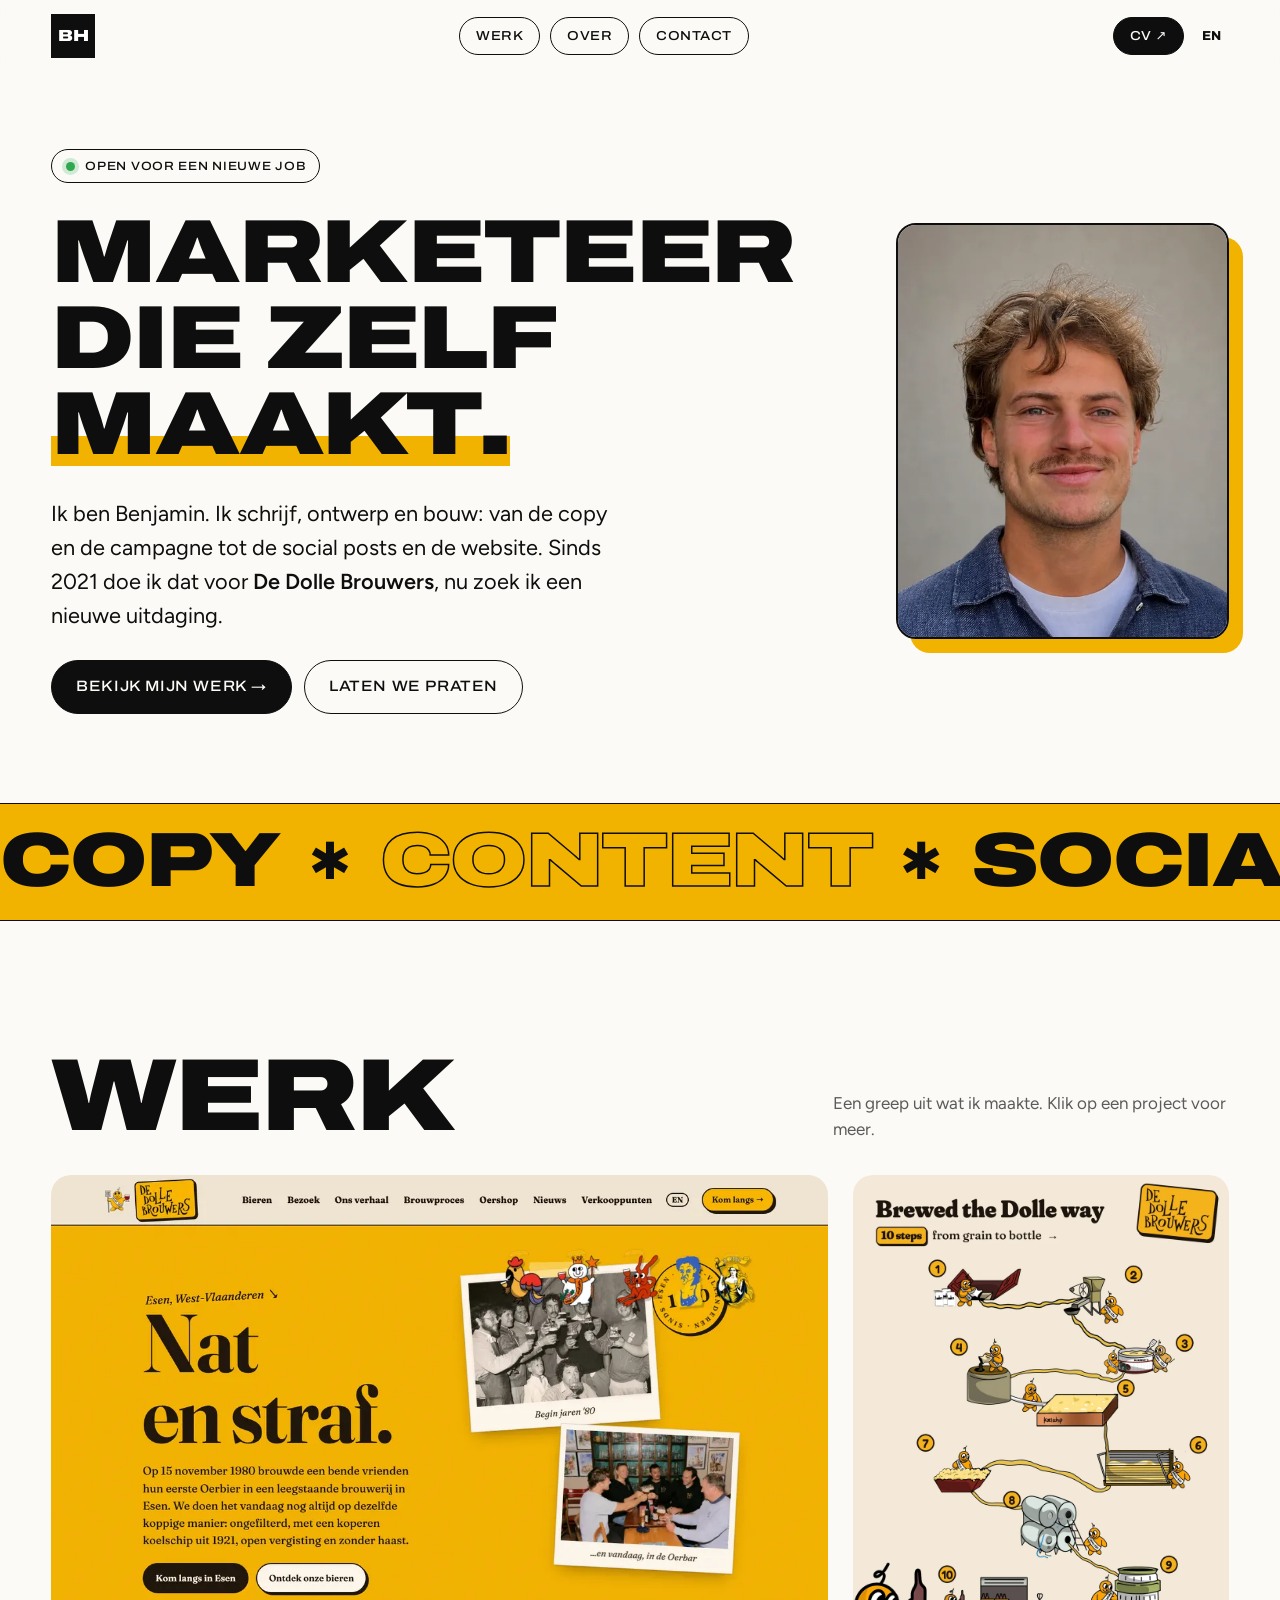
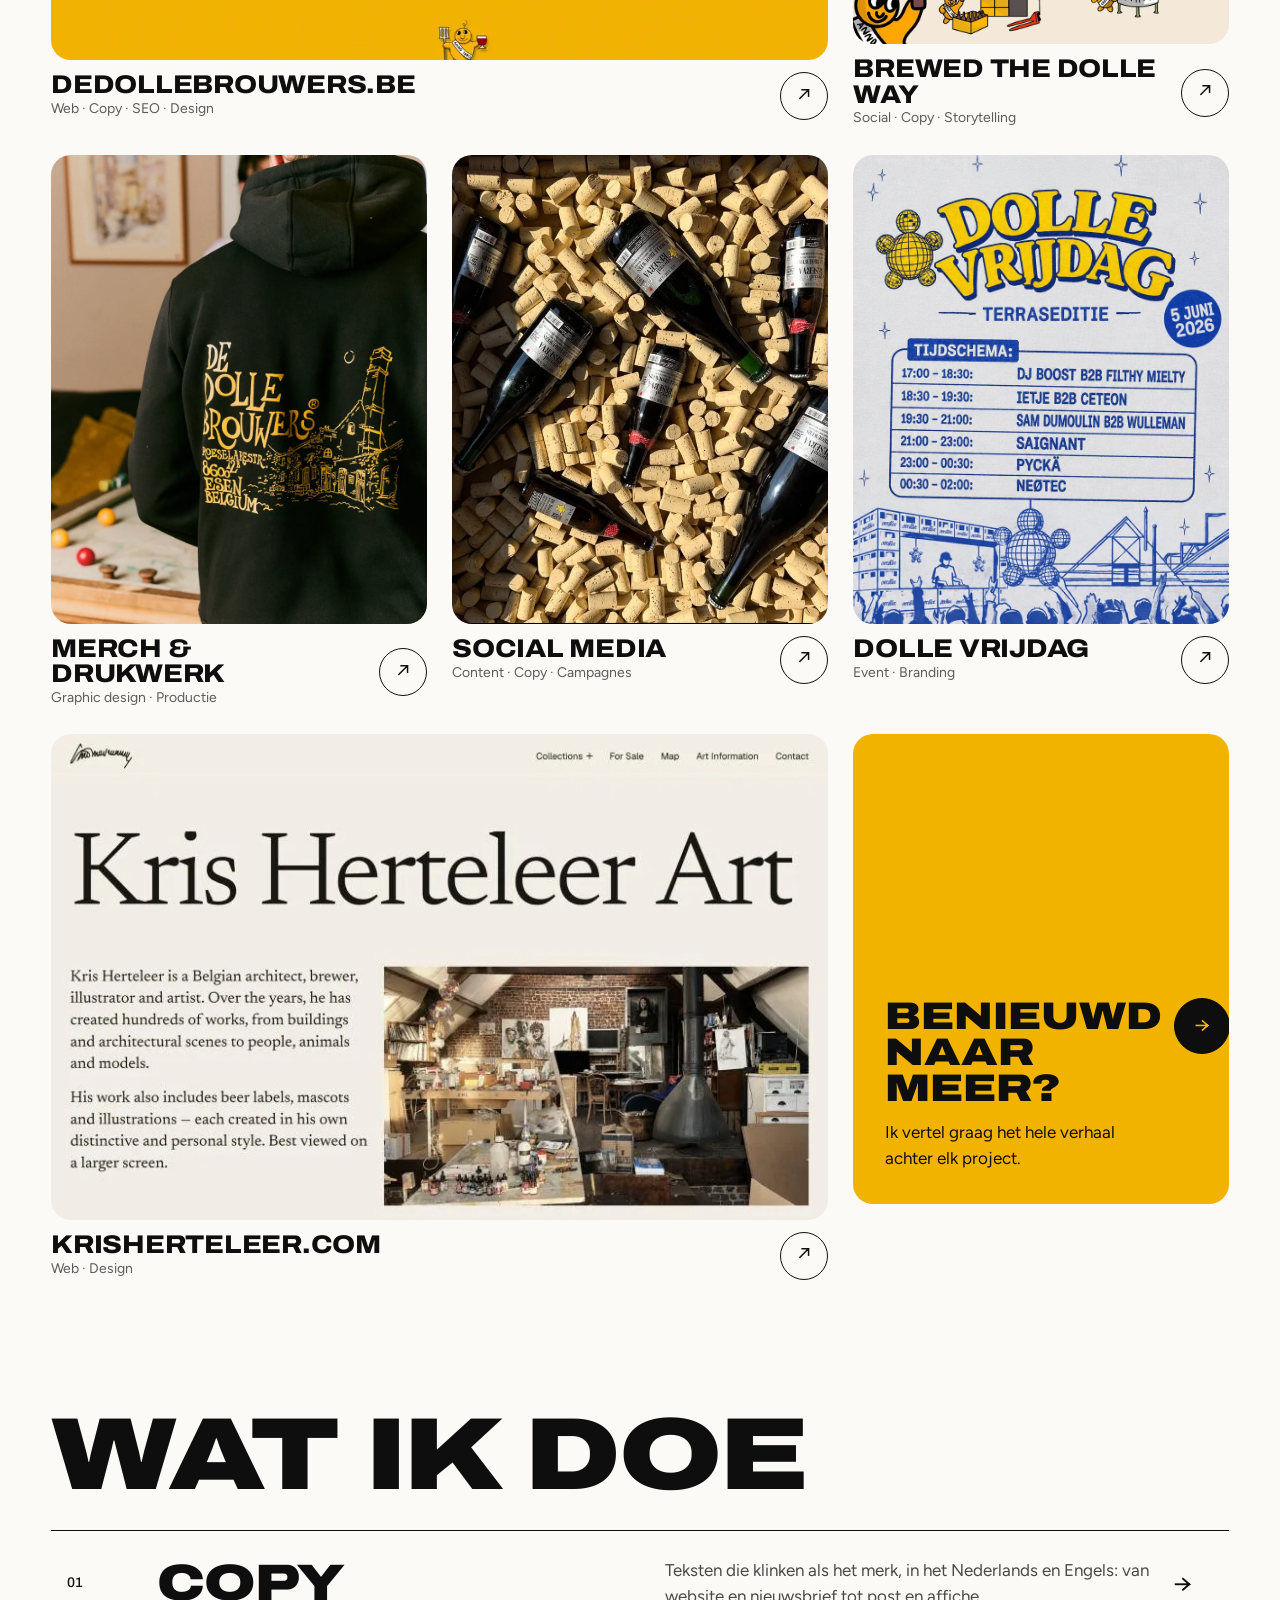
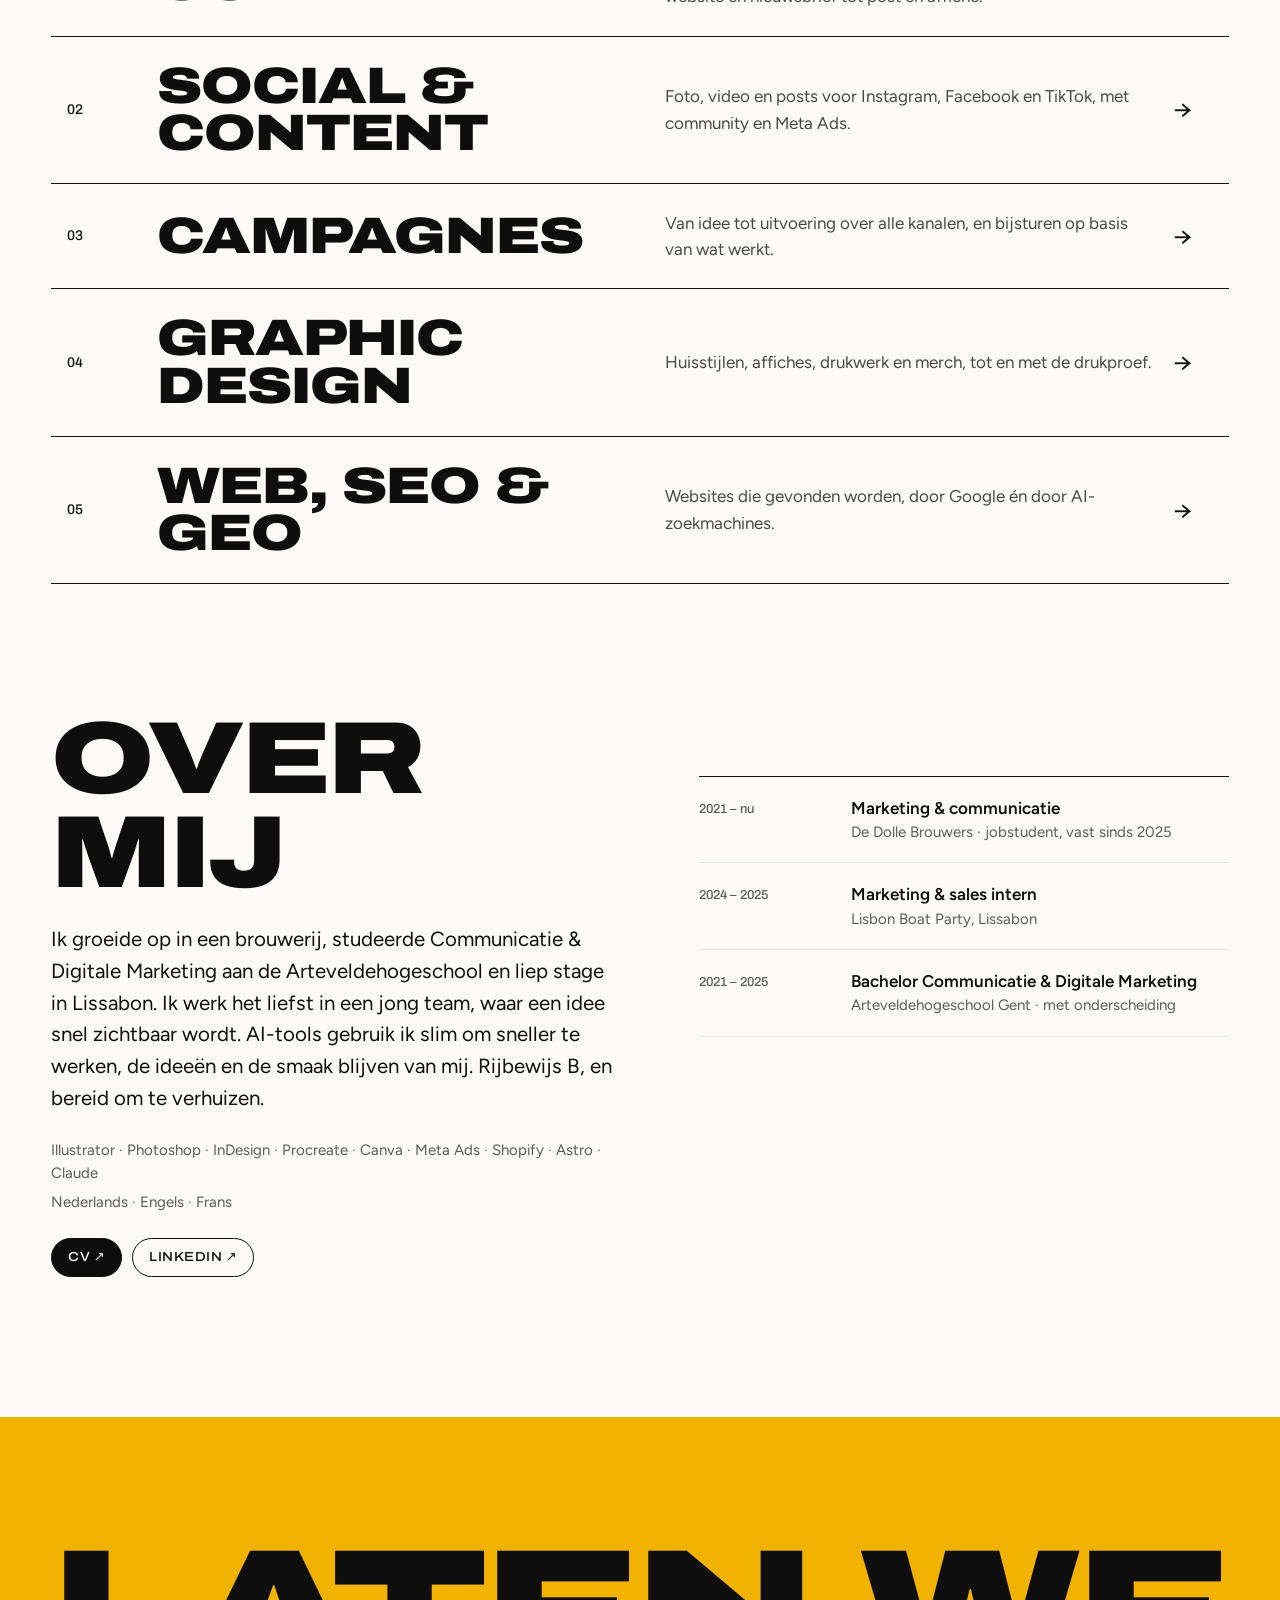
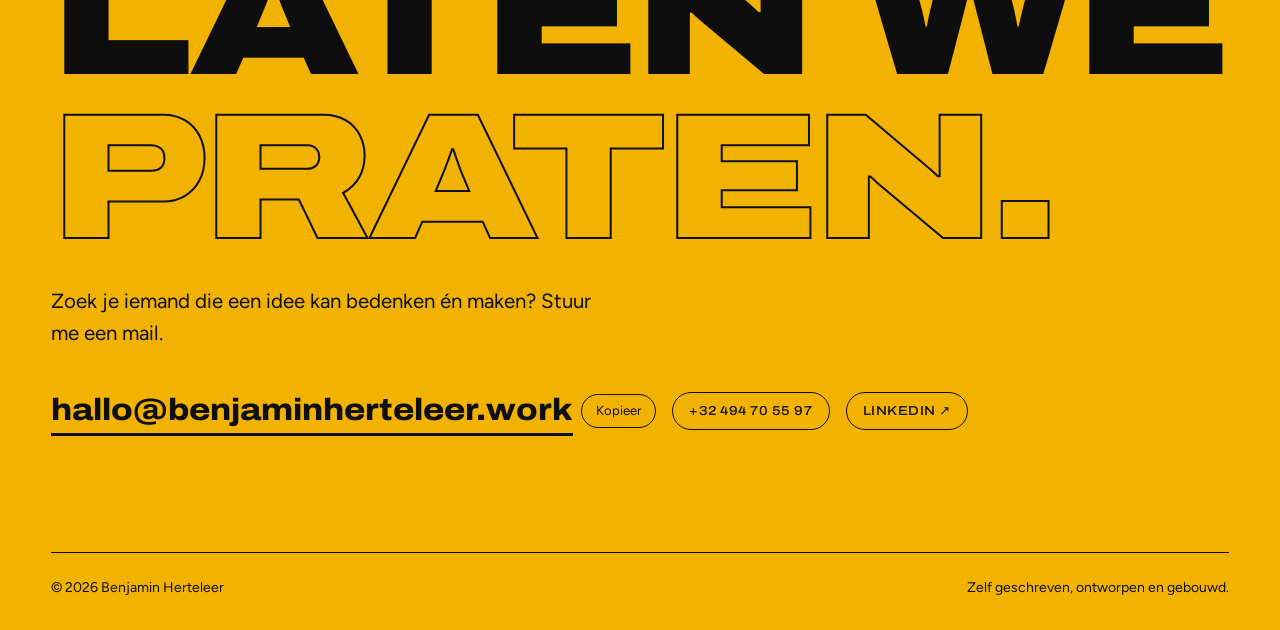
==== index.html @ 73274be6 "Intro: nieuwe uitdaging Co-Authored-By: Claude Opus 5.5 <noreply@anthropic.com>" ====
<!doctype html>
<html lang="nl">
<head>
<meta charset="utf-8">
<meta name="viewport" content="width=device-width, initial-scale=1, viewport-fit=cover">
<title>Benjamin Herteleer · copy, content &amp; campagnes</title>
<meta name="description" content="Portfolio van Benjamin Herteleer: copy, social media, campagnes, graphic design, web en SEO. Marketeer die zelf maakt.">
<meta property="og:title" content="Benjamin Herteleer · marketeer die zelf maakt">
<meta property="og:description" content="Copy, social media, campagnes, graphic design en web: van de affiche tot de website.">
<meta property="og:image" content="https://benjaminherteleer.work/img/web-ddb-home.webp">
<link rel="preconnect" href="https://fonts.googleapis.com"><link rel="preconnect" href="https://fonts.gstatic.com" crossorigin>
<link rel="stylesheet" href="https://fonts.googleapis.com/css2?family=Archivo:wdth,wght@112,500;112,800;125,900&family=Figtree:wght@400;500;600&display=swap">
<style>
:root{
  --bg:#FBFAF6;--ink:#0E0E0E;--muted:#5B5B5B;--line:#E6E6E6;--soft:#F4F3EF;--accent:#F2B300;
  --f-display:"Archivo","Arial Black",system-ui,sans-serif;
  --f-body:"Figtree",system-ui,-apple-system,"Segoe UI",sans-serif;
  color-scheme:light;
}
*{box-sizing:border-box}
html{scroll-behavior:smooth;scroll-padding-top:80px}
body{margin:0;background:var(--bg);color:var(--ink);font-family:var(--f-body);font-size:17px;line-height:1.55;-webkit-font-smoothing:antialiased;overflow-x:hidden}
img{display:block;max-width:100%;height:auto}
[hidden]{display:none!important}
a{color:inherit}
button{font:inherit;color:inherit}
:focus-visible{outline:3px solid var(--accent);outline-offset:3px}
h1,h2,h3{font-family:var(--f-display);font-stretch:112%;font-weight:800;margin:0;line-height:.92;letter-spacing:-.02em;text-transform:uppercase}
p{margin:0}
section{padding-inline:clamp(16px,4vw,56px)}

/* pills */
.pill{display:inline-flex;align-items:center;gap:8px;border:1.5px solid var(--ink);border-radius:99px;padding:8px 16px;font-family:var(--f-display);font-stretch:112%;font-weight:500;font-size:13px;letter-spacing:.04em;text-transform:uppercase;text-decoration:none;background:transparent;cursor:pointer;transition:background .2s,color .2s,transform .2s}
.pill:hover{background:var(--ink);color:var(--bg)}
.pill.dark{background:var(--ink);color:var(--bg)}
.pill.dark:hover{background:var(--accent);color:var(--ink);border-color:var(--accent)}
.pill.big{font-size:15px;padding:14px 24px}
.pill.light{border-color:var(--ink);color:var(--ink)}
.pill.light:hover{background:var(--ink);color:var(--accent)}

/* header */
.top{position:sticky;top:0;z-index:20;display:flex;align-items:center;gap:16px;padding:14px clamp(16px,4vw,56px);background:rgba(251,250,246,.86);backdrop-filter:blur(10px);-webkit-backdrop-filter:blur(10px)}
.logo{display:grid;place-items:center;width:44px;height:44px;background:var(--ink);color:#fff;font-family:var(--f-display);font-weight:900;font-stretch:125%;font-size:16px;text-decoration:none;letter-spacing:-.02em}
.top nav{display:flex;gap:10px;margin-inline:auto}
.right{display:flex;gap:10px;align-items:center}
.langbtn{border:0;background:none;font-family:var(--f-display);font-weight:800;font-size:13px;cursor:pointer;padding:8px}

/* hero */
.hero{position:relative;display:grid;grid-template-columns:minmax(0,1fr) minmax(0,.42fr);grid-template-areas:"av side" "h side" "intro side" "cta side";gap:28px clamp(24px,4vw,64px);padding-top:clamp(32px,6vw,80px);padding-bottom:clamp(48px,7vw,96px);align-items:end}
.hero h1{grid-area:h;font-size:clamp(42px,7vw,128px);font-stretch:125%;font-weight:900}
.hero h1 .w{display:block;overflow:hidden;padding-bottom:.04em}
.hero h1 .w>span{display:inline-block;transform:translateY(105%);animation:up .9s cubic-bezier(.2,.8,.2,1) forwards;animation-delay:calc(var(--i) * .12s + .1s)}
.hero h1 .w:last-child>span{background:linear-gradient(transparent 64%,var(--accent) 64%)}
@keyframes up{to{transform:none}}
.intro{grid-area:intro;font-size:clamp(18px,1.7vw,22px);max-width:40ch;opacity:0;animation:fade .8s .6s forwards}
.intro strong{font-weight:600}
.hero .cta{grid-area:cta;display:flex;gap:12px;flex-wrap:wrap;opacity:0;animation:fade .8s .75s forwards}
@keyframes fade{to{opacity:1}}
.hero-side{grid-area:side;align-self:center}
.portrait{position:relative;max-width:360px;margin-left:auto;opacity:0;animation:pop .9s .35s cubic-bezier(.2,.8,.2,1) forwards}
.portrait>img:first-child{width:100%;aspect-ratio:4/5;object-fit:cover;object-position:50% 25%;border-radius:20px;border:2px solid var(--ink);box-shadow:14px 14px 0 var(--accent)}
.avail{grid-area:av;justify-self:start;display:inline-flex;align-items:center;gap:10px;border:1.5px solid var(--ink);border-radius:99px;padding:7px 14px;font-family:var(--f-display);font-stretch:112%;font-weight:500;font-size:12px;letter-spacing:.06em;text-transform:uppercase;opacity:0;animation:fade .8s .1s forwards}
.avail i{width:9px;height:9px;border-radius:50%;background:#2FA84F;box-shadow:0 0 0 4px rgba(47,168,79,.2)}
@keyframes pop{from{opacity:0;transform:scale(.92) rotate(-2deg)}to{opacity:1;transform:none}}
.badge{position:absolute;left:-46px;bottom:-30px;width:150px;height:150px;animation:spin 18s linear infinite}
.badge text{font-family:var(--f-display);font-weight:800;font-stretch:112%;font-size:15.5px;letter-spacing:.06em;fill:var(--ink)}
.badge circle{fill:var(--ink)}
.badge{background:var(--accent);border-radius:50%;box-shadow:0 0 0 2px var(--ink)}
@keyframes spin{to{transform:rotate(360deg)}}
.sticker{position:absolute;mix-blend-mode:multiply;pointer-events:none;opacity:0;animation:fade 1s 1s forwards}
.portrait .s1{width:clamp(80px,8vw,130px);left:-70px;top:-30px;transform:rotate(-10deg)}
.portrait .s2{width:clamp(52px,5vw,84px);right:-34px;top:38%;transform:rotate(12deg)}

/* marquee */
.marquee{border-block:1.5px solid var(--ink);overflow:hidden;padding:18px 0;background:var(--accent)}
.track{display:flex;width:max-content;align-items:center;gap:28px;animation:scroll 32s linear infinite}
.marquee:hover .track{animation-play-state:paused}
.track span{font-family:var(--f-display);font-weight:900;font-stretch:125%;text-transform:uppercase;font-size:clamp(40px,6vw,88px);line-height:1;letter-spacing:-.02em}
.track span:nth-of-type(even){color:transparent;-webkit-text-stroke:1.5px var(--ink)}
.track i{font-style:normal;font-size:clamp(28px,4vw,56px);color:var(--ink)}
@keyframes scroll{to{transform:translateX(-50%)}}

/* sections */
.sec-head{display:flex;justify-content:space-between;align-items:end;gap:24px;flex-wrap:wrap;margin-bottom:32px}
.work,.dos,.about{padding-top:clamp(72px,10vw,140px)}
.work h2,.dos h2,.about h2{font-size:clamp(48px,8vw,120px);font-stretch:125%;font-weight:900}
.sec-head p{color:var(--muted);max-width:36ch}

/* project grid */
.grid{display:grid;grid-template-columns:repeat(3,minmax(0,1fr));gap:clamp(14px,2vw,28px)}
.card{all:unset;cursor:pointer;display:flex;flex-direction:column;gap:12px;min-width:0}
.card.wide{grid-column:span 2}
.card .frame{display:block;overflow:hidden;border-radius:20px;background:var(--soft);position:relative}
.card img{width:100%;height:100%;object-fit:cover;transition:transform .7s cubic-bezier(.2,.8,.2,1)}
.card.wide .frame{aspect-ratio:16/10}
.card.tall .frame{aspect-ratio:4/5}
.card:hover img{transform:scale(1.05)}
.card:focus-visible .frame{outline:3px solid var(--accent);outline-offset:3px}
.card .meta{display:grid;grid-template-columns:1fr auto;align-items:center;column-gap:12px}
.card .meta b{overflow-wrap:anywhere;font-family:var(--f-display);font-weight:800;font-stretch:112%;font-size:clamp(20px,2vw,28px);text-transform:uppercase;letter-spacing:-.01em;line-height:1}
.card .meta em{grid-column:1;font-style:normal;color:var(--muted);font-size:14px}
.card .go{grid-row:1/3;grid-column:2;width:48px;height:48px;border-radius:50%;border:1.5px solid var(--ink);display:grid;place-items:center;font-size:20px;transition:background .2s,color .2s,transform .3s}
.card:hover .go{background:var(--ink);color:#fff;transform:rotate(45deg)}

.card.more .frame{background:var(--accent);display:flex;align-items:flex-end;aspect-ratio:4/5}
.more-in{display:grid;gap:12px;padding:clamp(20px,2.5vw,36px)}
.more-in b{font-family:var(--f-display);font-weight:900;font-stretch:125%;text-transform:uppercase;font-size:clamp(28px,3vw,44px);line-height:.95}
.more-in .go{width:56px;height:56px;border-radius:50%;background:var(--ink);color:var(--accent);display:grid;place-items:center;font-size:22px;transition:transform .3s}
.card.more:hover .go{transform:translateX(6px)}
/* what I do */
.dos ul{list-style:none;margin:28px 0 0;padding:0;border-top:1.5px solid var(--ink)}
.dos li{position:relative;display:grid;grid-template-columns:70px minmax(0,1fr) minmax(0,1fr) 40px;gap:20px;align-items:center;padding:26px 16px;border-bottom:1.5px solid var(--ink);transition:background .3s,color .3s}
.dos li:hover{background:var(--accent);color:var(--ink)}
.dos .n{font-family:var(--f-display);font-weight:500;font-size:14px}
.dos h3{font-size:clamp(28px,4vw,56px);font-stretch:125%;font-weight:900}
.dos li p{color:inherit;opacity:.75}
.dos .arr{font-size:26px;transition:transform .3s}
.dos li:hover .arr{transform:translateX(6px)}

/* AI block */
.ai{padding-top:clamp(72px,10vw,140px)}
.ai-in{position:relative;background:var(--ink);color:#fff;border-radius:28px;padding:clamp(32px,6vw,88px);overflow:hidden}
.ai h2{max-width:85%;font-size:clamp(40px,6.6vw,108px);font-stretch:125%;font-weight:900;color:#fff}
.ai p{margin-top:24px;font-size:clamp(18px,1.8vw,24px);max-width:46ch;color:#DADADA}
.spark{position:absolute;right:clamp(20px,5vw,72px);top:clamp(16px,4vw,48px);font-size:clamp(60px,9vw,140px);color:var(--accent);animation:spin 14s linear infinite;line-height:1}

/* about */
.about{display:grid;grid-template-columns:minmax(0,1.1fr) minmax(0,1fr);gap:clamp(28px,5vw,80px);align-items:start}
.lead{margin-top:24px;font-size:clamp(18px,1.6vw,21px);max-width:44ch}
.facts{margin-top:24px;display:grid;gap:6px;color:var(--muted);font-size:15px}
.about .cta{margin-top:24px;display:flex;gap:10px;flex-wrap:wrap}
.tl{list-style:none;margin:0;padding:0;border-top:1.5px solid var(--ink);margin-top:clamp(0px,5vw,96px)}
.tl li{display:grid;grid-template-columns:8.5rem minmax(0,1fr);column-gap:16px;padding:18px 0;border-bottom:1px solid var(--line)}
.tl span{grid-row:1/3;font-family:var(--f-display);font-weight:500;font-size:13px;color:var(--muted);padding-top:4px}
.tl b{font-weight:600}
.tl em{font-style:normal;color:var(--muted);font-size:15px}

/* contact */
.contact{position:relative;margin-top:clamp(80px,11vw,160px);background:var(--accent);color:var(--ink);padding-top:clamp(64px,9vw,128px)}
.contact h2{font-size:clamp(64px,14vw,230px);font-stretch:125%;font-weight:900;color:var(--ink)}
.contact h2 span{display:block}
.contact h2 span:last-child{color:transparent;-webkit-text-stroke:2px var(--ink)}
.contact>p{margin-top:24px;font-size:clamp(18px,1.6vw,22px);max-width:44ch}
.talk{position:absolute;right:clamp(20px,6vw,100px);bottom:clamp(150px,15vw,220px);background:var(--ink);color:var(--accent);font-family:var(--f-display);font-weight:900;font-stretch:112%;text-transform:uppercase;font-size:clamp(16px,1.8vw,24px);padding:18px 22px;border-radius:50%;aspect-ratio:1;display:grid;place-items:center;text-align:center;width:clamp(110px,12vw,170px);transform:rotate(-12deg);animation:wobble 3s ease-in-out infinite}
@keyframes wobble{50%{transform:rotate(-4deg) scale(1.05)}}
.contact .row{display:flex;flex-wrap:wrap;gap:12px 16px;align-items:center;margin-top:36px}
.copyrow{display:flex;gap:8px;align-items:center;flex-wrap:wrap}
.mail{font-family:var(--f-display);font-weight:800;font-stretch:112%;font-size:clamp(18px,2.4vw,32px);text-decoration:none;border-bottom:3px solid var(--ink)}
.copybtn{border:1.5px solid var(--ink);background:transparent;color:var(--ink);border-radius:99px;padding:6px 14px;font-size:13px;cursor:pointer}
.contact footer{display:flex;justify-content:space-between;gap:12px;flex-wrap:wrap;margin-top:clamp(64px,9vw,128px);padding:24px 0 32px;border-top:1.5px solid var(--ink);font-size:14px}

/* reveal on scroll */
.reveal{opacity:0;transform:translateY(40px);transition:opacity .8s cubic-bezier(.2,.8,.2,1),transform .8s cubic-bezier(.2,.8,.2,1)}
.reveal.in{opacity:1;transform:none}
.grid .card:nth-child(3n+2){transition-delay:.08s}
.grid .card:nth-child(3n){transition-delay:.16s}

/* project dialog */
#pm{border:0;padding:0;width:min(1100px,94vw);max-height:92vh;border-radius:24px;overflow:auto;background:#fff;color:var(--ink)}
#pm::backdrop{background:rgba(10,10,10,.7);backdrop-filter:blur(4px)}
#pm[open]{animation:pop .4s cubic-bezier(.2,.8,.2,1)}
#pm form{position:sticky;top:0;display:flex;justify-content:flex-end;padding:14px 14px 0;z-index:2}
.x{width:44px;height:44px;border-radius:50%;border:0;background:var(--ink);color:#fff;font-size:24px;cursor:pointer}
.pm-head{padding:0 clamp(20px,4vw,48px) 24px;display:grid;grid-template-columns:minmax(0,1fr);gap:14px;justify-items:start}
.pm-head em{font-style:normal;color:var(--muted);font-size:14px}
.pm-head h3{font-size:clamp(28px,6vw,80px);font-stretch:125%;font-weight:900;overflow-wrap:anywhere;max-width:100%}
.pm-head p{max-width:60ch;font-size:18px}
.pm-imgs{columns:2 320px;column-gap:14px;padding:0 clamp(20px,4vw,48px) clamp(20px,4vw,48px)}
.pm-imgs img{width:100%;border-radius:14px;margin-bottom:14px;break-inside:avoid;background:var(--soft)}

@media (max-width:900px){
  .hero{grid-template-columns:minmax(0,1fr);grid-template-areas:"side" "av" "h" "intro" "cta"}
  .portrait{max-width:220px;margin:0}
  .badge{left:auto;right:-40px;bottom:-20px;width:110px;height:110px}
  .portrait .s1{left:-40px;top:-20px;width:80px}
  .portrait .s2{right:-24px;width:56px}
  .grid{grid-template-columns:minmax(0,1fr) minmax(0,1fr)}
  .about{grid-template-columns:minmax(0,1fr)}
  .tl{margin-top:0}
  .dos li{grid-template-columns:44px minmax(0,1fr) 28px}
  .dos li p{grid-column:2}
  .dos .arr{grid-row:1;grid-column:3}
}
@media (max-width:620px){
  .top nav{display:none}
  .grid{grid-template-columns:minmax(0,1fr)}
  .card.wide{grid-column:auto}
  .card.wide .frame,.card.tall .frame{aspect-ratio:4/3}
  .talk{position:static;margin-bottom:24px}
}
@media (prefers-reduced-motion:reduce){
  *,*::before,*::after{animation:none!important;transition:none!important}
  .hero h1 .w>span,.intro,.hero .cta,.portrait,.avail{opacity:1;transform:none}
  .reveal{opacity:1;transform:none}
  html{scroll-behavior:auto}
}
</style>
</head>
<body>
<div class="lang" id="lang-nl" lang="nl">
<header class="top"><a class="logo" href="#top" aria-label="Benjamin Herteleer">BH</a><nav aria-label="Menu"><a class="pill" href="#werk">Werk</a><a class="pill" href="#over">Over</a><a class="pill" href="#contact">Contact</a></nav>
<div class="right"><a class="pill dark" href="cv-benjamin-herteleer.pdf" target="_blank" rel="noopener">Cv ↗</a><button class="langbtn" type="button" data-set="en">EN</button></div></header>

<section class="hero" id="top">
 <p class="avail"><i></i>Open voor een nieuwe job</p>
 <h1><span class="w" style="--i:0"><span>Marketeer</span></span><span class="w" style="--i:1"><span>die zelf</span></span><span class="w" style="--i:2"><span>maakt.</span></span></h1>
 <div class="hero-side">
  <div class="portrait"><img class="" src="img/me.webp" alt="Benjamin Herteleer" width="506" height="1100"></div>
 </div>
 <p class="intro">Ik ben Benjamin. Ik schrijf, ontwerp en bouw: van de copy en de campagne tot de social posts en de website. Sinds 2021 doe ik dat voor <strong>De Dolle Brouwers</strong>, nu zoek ik een nieuwe uitdaging.</p>
 <div class="cta"><a class="pill big dark" href="#werk">Bekijk mijn werk →</a><a class="pill big" href="#contact">Laten we praten</a></div>
</section>

<div class="marquee" aria-hidden="true"><div class="track"><span>Copy</span><i>✱</i><span>Content</span><i>✱</i><span>Social</span><i>✱</i><span>Campagnes</span><i>✱</i><span>Graphic design</span><i>✱</i><span>Web</span><i>✱</i><span>SEO &amp; GEO</span><i>✱</i><span>Copy</span><i>✱</i><span>Content</span><i>✱</i><span>Social</span><i>✱</i><span>Campagnes</span><i>✱</i><span>Graphic design</span><i>✱</i><span>Web</span><i>✱</i><span>SEO &amp; GEO</span><i>✱</i></div></div>

<section class="work" id="werk">
 <div class="sec-head reveal"><h2>Werk</h2><p>Een greep uit wat ik maakte. Klik op een project voor meer.</p></div>
 <div class="grid"><button class="card wide reveal" type="button" data-project='{"t": "dedollebrouwers.be", "g": "Web · Copy · SEO · Design", "p": "De nieuwe website van de brouwerij, van structuur en tweetalige teksten tot design en code. Met een pagina per bier, een webshop, rondleidingen boeken, een kaart met verkooppunten en een maandelijkse krant. Ik schreef de teksten, ontwierp de pagina&#39;s en bouwde de site, met AI als hulpmiddel. Gebouwd om gevonden te worden, met structured data voor Google.", "l": "https://www.dedollebrouwers.be", "v": "Bezoek de site", "i": [["img/web-ddb-home.webp", 1200, 750], ["img/web-ddb-beer.webp", 1200, 750], ["img/web-ddb-nieuws.webp", 1200, 750], ["img/web-ddb-shop.webp", 1200, 750]]}' aria-label="Bekijk project: dedollebrouwers.be"><span class="frame"><img class="" src="img/web-ddb-home.webp" alt="dedollebrouwers.be" width="1200" height="750" loading="lazy"></span><span class="meta"><b>dedollebrouwers.be</b><em>Web · Copy · SEO · Design</em><span class="go" aria-hidden="true">↗</span></span></button><button class="card tall reveal" type="button" data-project='{"t": "Brewed the Dolle way", "g": "Social · Copy · Storytelling", "p": "Een carrousel van twaalf slides die het brouwproces uitlegt, van mout tot fles: concept, tekst en beeld. De reeks kreeg daarna een tweede leven als shirt en als pagina op de nieuwe website.", "l": null, "v": "Bezoek de site", "i": [["img/brew-01.webp", 960, 1200], ["img/brew-02.webp", 960, 1200], ["img/brew-03.webp", 960, 1200], ["img/brew-04.webp", 960, 1200], ["img/brew-05.webp", 960, 1200], ["img/brew-07.webp", 960, 1200], ["img/brew-09.webp", 960, 1200], ["img/brew-10.webp", 960, 1200], ["img/brew-12.webp", 960, 1200]]}' aria-label="Bekijk project: Brewed the Dolle way"><span class="frame"><img class="" src="img/brew-01.webp" alt="Brewed the Dolle way" width="960" height="1200" loading="lazy"></span><span class="meta"><b>Brewed the Dolle way</b><em>Social · Copy · Storytelling</em><span class="go" aria-hidden="true">↗</span></span></button><button class="card tall reveal" type="button" data-project='{"t": "Merch &amp; drukwerk", "g": "Graphic design · Productie", "p": "Shirts, hoodies, sweaters en het Oeral-glas. Van ontwerp en drukbestand tot afstemming met drukkers, drukproef, fotoshoot en lancering op social en in de webshop.", "l": null, "v": "Bezoek de site", "i": [["img/ph-merch-hoodie.webp", 880, 1100], ["img/ph-merch-rack.webp", 880, 1100], ["img/ph-black-front.webp", 880, 1100], ["img/ph-black-back.webp", 880, 1100], ["img/ph-merch-sweater.webp", 880, 1100], ["img/d-crew.webp", 1054, 1010], ["img/d-brewing.webp", 746, 1100], ["img/oe-glass.webp", 690, 1038]]}' aria-label="Bekijk project: Merch &amp; drukwerk"><span class="frame"><img class="" src="img/ph-merch-hoodie.webp" alt="Merch &amp; drukwerk" width="880" height="1100" loading="lazy"></span><span class="meta"><b>Merch &amp; drukwerk</b><em>Graphic design · Productie</em><span class="go" aria-hidden="true">↗</span></span></button><button class="card tall reveal" type="button" data-project='{"t": "Social media", "g": "Content · Copy · Campagnes", "p": "Instagram, Facebook en TikTok, het hele brouwjaar door: van Boskeun met Pasen tot Stille Nacht in december. Foto, video en copy in het Nederlands en Engels, Meta-advertenties, en opvolgen wat bereik haalt en wat verkoopt.", "l": null, "v": "Bezoek de site", "i": [["img/reserva.webp", 797, 850], ["img/lichtervelds.webp", 797, 999], ["img/stout.webp", 797, 1022], ["img/signs45.webp", 797, 1002], ["img/ph-dv-crowd.webp", 1100, 733], ["img/ph-merch-rack.webp", 880, 1100]]}' aria-label="Bekijk project: Social media"><span class="frame"><img class="" src="img/reserva.webp" alt="Social media" width="797" height="850" loading="lazy"></span><span class="meta"><b>Social media</b><em>Content · Copy · Campagnes</em><span class="go" aria-hidden="true">↗</span></span></button><button class="card tall reveal" type="button" data-project='{"t": "Dolle Vrijdag", "g": "Event · Branding", "p": "Een avondfeest in de brouwerij, gebouwd als eigen merk om een jonger publiek binnen te halen: naam, logo met een discobal-mannetje, affiches, shirts en een eigen Instagram.", "l": null, "v": "Bezoek de site", "i": [["img/ph-dv-crowd.webp", 1100, 733], ["img/ev-dv-poster.webp", 834, 1100], ["img/ev-dv-logo.webp", 964, 1100], ["img/d-dv.webp", 860, 1100], ["img/ph-dv-team.webp", 733, 1100]]}' aria-label="Bekijk project: Dolle Vrijdag"><span class="frame"><img class="" src="img/ev-dv-poster.webp" alt="Dolle Vrijdag" width="834" height="1100" loading="lazy"></span><span class="meta"><b>Dolle Vrijdag</b><em>Event · Branding</em><span class="go" aria-hidden="true">↗</span></span></button><button class="card wide reveal" type="button" data-project='{"t": "krisherteleer.com", "g": "Web · Design", "p": "Een online galerij voor honderden werken van kunstenaar Kris Herteleer, met acht collecties, een interactieve kaart en een handtekening die zichzelf tekent.", "l": "https://www.krisherteleer.com", "v": "Bezoek de site", "i": [["img/site-home.webp", 800, 499], ["img/site-collections.webp", 800, 499]]}' aria-label="Bekijk project: krisherteleer.com"><span class="frame"><img class="" src="img/site-home.webp" alt="krisherteleer.com" width="800" height="499" loading="lazy"></span><span class="meta"><b>krisherteleer.com</b><em>Web · Design</em><span class="go" aria-hidden="true">↗</span></span></button><a class="card tall more reveal" href="#contact"><span class="frame"><span class="more-in"><b>Benieuwd naar meer?</b><span>Ik vertel graag het hele verhaal achter elk project.</span><span class="go" aria-hidden="true">→</span></span></span></a></div>
</section>

<section class="dos">
 <h2 class="reveal">Wat ik doe</h2>
 <ul><li class="reveal"><span class="n">01</span><h3>Copy</h3><p>Teksten die klinken als het merk, in het Nederlands en Engels: van website en nieuwsbrief tot post en affiche.</p><span class="arr" aria-hidden="true">→</span></li><li class="reveal"><span class="n">02</span><h3>Social &amp; content</h3><p>Foto, video en posts voor Instagram, Facebook en TikTok, met community en Meta Ads.</p><span class="arr" aria-hidden="true">→</span></li><li class="reveal"><span class="n">03</span><h3>Campagnes</h3><p>Van idee tot uitvoering over alle kanalen, en bijsturen op basis van wat werkt.</p><span class="arr" aria-hidden="true">→</span></li><li class="reveal"><span class="n">04</span><h3>Graphic design</h3><p>Huisstijlen, affiches, drukwerk en merch, tot en met de drukproef.</p><span class="arr" aria-hidden="true">→</span></li><li class="reveal"><span class="n">05</span><h3>Web, SEO &amp; GEO</h3><p>Websites die gevonden worden, door Google én door AI-zoekmachines.</p><span class="arr" aria-hidden="true">→</span></li></ul>
</section>


<section class="about" id="over">
 <div class="reveal"><h2>Over mij</h2><p class="lead">Ik groeide op in een brouwerij, studeerde Communicatie &amp; Digitale Marketing aan de Arteveldehogeschool en liep stage in Lissabon. Ik werk het liefst in een jong team, waar een idee snel zichtbaar wordt. AI-tools gebruik ik slim om sneller te werken, de ideeën en de smaak blijven van mij. Rijbewijs B, en bereid om te verhuizen.</p>
 <div class="facts"><p>Illustrator · Photoshop · InDesign · Procreate · Canva · Meta Ads · Shopify · Astro · Claude</p><p>Nederlands · Engels · Frans</p></div>
 <div class="cta"><a class="pill dark" href="cv-benjamin-herteleer.pdf" target="_blank" rel="noopener">Cv ↗</a><a class="pill" href="https://www.linkedin.com/in/benjamin-herteleer-6a9912219" target="_blank" rel="noopener">LinkedIn ↗</a></div></div>
 <ul class="tl reveal"><li><span>2021 – nu</span><b>Marketing &amp; communicatie</b><em>De Dolle Brouwers · jobstudent, vast sinds 2025</em></li><li><span>2024 – 2025</span><b>Marketing &amp; sales intern</b><em>Lisbon Boat Party, Lissabon</em></li><li><span>2021 – 2025</span><b>Bachelor Communicatie &amp; Digitale Marketing</b><em>Arteveldehogeschool Gent · met onderscheiding</em></li></ul>
</section>

<section class="contact" id="contact">
 <h2><span>Laten we</span><span>praten.</span></h2>
 <p>Zoek je iemand die een idee kan bedenken én maken? Stuur me een mail.</p>
 <div class="row"><div class="copyrow"><a class="mail" href="mailto:hallo@benjaminherteleer.work">hallo@benjaminherteleer.work</a><button type="button" class="copybtn" data-copy="Kopieer" data-copied="Gekopieerd">Kopieer</button></div>
 <a class="pill light" href="tel:+32494705597">+32 494 70 55 97</a><a class="pill light" href="https://www.linkedin.com/in/benjamin-herteleer-6a9912219" target="_blank" rel="noopener">LinkedIn ↗</a></div>
 <footer><span>© 2026 Benjamin Herteleer</span><span>Zelf geschreven, ontworpen en gebouwd.</span></footer>
</section>
</div>
<div class="lang" id="lang-en" lang="en" hidden>
<header class="top"><a class="logo" href="#top-en" aria-label="Benjamin Herteleer">BH</a><nav aria-label="Menu"><a class="pill" href="#werk-en">Work</a><a class="pill" href="#over-en">About</a><a class="pill" href="#contact-en">Contact</a></nav>
<div class="right"><a class="pill dark" href="cv-benjamin-herteleer-en.pdf" target="_blank" rel="noopener">CV ↗</a><button class="langbtn" type="button" data-set="nl">NL</button></div></header>

<section class="hero" id="top-en">
 <p class="avail"><i></i>Open to a new role</p>
 <h1><span class="w" style="--i:0"><span>A marketer</span></span><span class="w" style="--i:1"><span>who makes</span></span><span class="w" style="--i:2"><span>things.</span></span></h1>
 <div class="hero-side">
  <div class="portrait"><img class="" src="img/me.webp" alt="Benjamin Herteleer" width="506" height="1100"></div>
 </div>
 <p class="intro">I'm Benjamin. I write, design and build: from the copy and the campaign to the social posts and the website. Since 2021 I've done that for <strong>De Dolle Brouwers</strong>, now I'm looking for a new challenge.</p>
 <div class="cta"><a class="pill big dark" href="#werk-en">See my work →</a><a class="pill big" href="#contact-en">Let's talk</a></div>
</section>

<div class="marquee" aria-hidden="true"><div class="track"><span>Copy</span><i>✱</i><span>Content</span><i>✱</i><span>Social</span><i>✱</i><span>Campaigns</span><i>✱</i><span>Graphic design</span><i>✱</i><span>Web</span><i>✱</i><span>SEO &amp; GEO</span><i>✱</i><span>Copy</span><i>✱</i><span>Content</span><i>✱</i><span>Social</span><i>✱</i><span>Campaigns</span><i>✱</i><span>Graphic design</span><i>✱</i><span>Web</span><i>✱</i><span>SEO &amp; GEO</span><i>✱</i></div></div>

<section class="work" id="werk-en">
 <div class="sec-head reveal"><h2>Work</h2><p>A selection of things I made. Click a project for more.</p></div>
 <div class="grid"><button class="card wide reveal" type="button" data-project='{"t": "dedollebrouwers.be", "g": "Web · Copy · SEO · Design", "p": "The brewery&#39;s new website, from structure and bilingual copy to design and code. With a page per beer, a web shop, tour booking, a stockist map and a monthly newspaper. I wrote the copy, designed the pages and built the site, with AI as a tool. Built to be found, with structured data for Google.", "l": "https://www.dedollebrouwers.be/en", "v": "Visit the site", "i": [["img/web-ddb-home.webp", 1200, 750], ["img/web-ddb-beer.webp", 1200, 750], ["img/web-ddb-nieuws.webp", 1200, 750], ["img/web-ddb-shop.webp", 1200, 750]]}' aria-label="View project: dedollebrouwers.be"><span class="frame"><img class="" src="img/web-ddb-home.webp" alt="dedollebrouwers.be" width="1200" height="750" loading="lazy"></span><span class="meta"><b>dedollebrouwers.be</b><em>Web · Copy · SEO · Design</em><span class="go" aria-hidden="true">↗</span></span></button><button class="card tall reveal" type="button" data-project='{"t": "Brewed the Dolle way", "g": "Social · Copy · Storytelling", "p": "A twelve-slide carousel explaining the brewing process, from malt to bottle: concept, copy and visuals. The series later got a second life as a shirt and as a page on the new website.", "l": null, "v": "Visit the site", "i": [["img/brew-01.webp", 960, 1200], ["img/brew-02.webp", 960, 1200], ["img/brew-03.webp", 960, 1200], ["img/brew-04.webp", 960, 1200], ["img/brew-05.webp", 960, 1200], ["img/brew-07.webp", 960, 1200], ["img/brew-09.webp", 960, 1200], ["img/brew-10.webp", 960, 1200], ["img/brew-12.webp", 960, 1200]]}' aria-label="View project: Brewed the Dolle way"><span class="frame"><img class="" src="img/brew-01.webp" alt="Brewed the Dolle way" width="960" height="1200" loading="lazy"></span><span class="meta"><b>Brewed the Dolle way</b><em>Social · Copy · Storytelling</em><span class="go" aria-hidden="true">↗</span></span></button><button class="card tall reveal" type="button" data-project='{"t": "Merch &amp; print", "g": "Graphic design · Production", "p": "Shirts, hoodies, sweaters and the Oeral glass. From design and print files to printer coordination, proofs, photo shoot and launch on social and in the web shop.", "l": null, "v": "Visit the site", "i": [["img/ph-merch-hoodie.webp", 880, 1100], ["img/ph-merch-rack.webp", 880, 1100], ["img/ph-black-front.webp", 880, 1100], ["img/ph-black-back.webp", 880, 1100], ["img/ph-merch-sweater.webp", 880, 1100], ["img/d-crew.webp", 1054, 1010], ["img/d-brewing.webp", 746, 1100], ["img/oe-glass.webp", 690, 1038]]}' aria-label="View project: Merch &amp; print"><span class="frame"><img class="" src="img/ph-merch-hoodie.webp" alt="Merch &amp; print" width="880" height="1100" loading="lazy"></span><span class="meta"><b>Merch &amp; print</b><em>Graphic design · Production</em><span class="go" aria-hidden="true">↗</span></span></button><button class="card tall reveal" type="button" data-project='{"t": "Social media", "g": "Content · Copy · Campaigns", "p": "Instagram, Facebook and TikTok, all through the brewing year: from Boskeun at Easter to Stille Nacht in December. Photo, video and copy in Dutch and English, Meta ads, and tracking what gets reach and what sells.", "l": null, "v": "Visit the site", "i": [["img/reserva.webp", 797, 850], ["img/lichtervelds.webp", 797, 999], ["img/stout.webp", 797, 1022], ["img/signs45.webp", 797, 1002], ["img/ph-dv-crowd.webp", 1100, 733], ["img/ph-merch-rack.webp", 880, 1100]]}' aria-label="View project: Social media"><span class="frame"><img class="" src="img/reserva.webp" alt="Social media" width="797" height="850" loading="lazy"></span><span class="meta"><b>Social media</b><em>Content · Copy · Campaigns</em><span class="go" aria-hidden="true">↗</span></span></button><button class="card tall reveal" type="button" data-project='{"t": "Dolle Vrijdag", "g": "Event · Branding", "p": "An evening party at the brewery, built as a brand of its own to bring in a younger crowd: name, a disco-ball mascot logo, posters, shirts and a dedicated Instagram.", "l": null, "v": "Visit the site", "i": [["img/ph-dv-crowd.webp", 1100, 733], ["img/ev-dv-poster.webp", 834, 1100], ["img/ev-dv-logo.webp", 964, 1100], ["img/d-dv.webp", 860, 1100], ["img/ph-dv-team.webp", 733, 1100]]}' aria-label="View project: Dolle Vrijdag"><span class="frame"><img class="" src="img/ev-dv-poster.webp" alt="Dolle Vrijdag" width="834" height="1100" loading="lazy"></span><span class="meta"><b>Dolle Vrijdag</b><em>Event · Branding</em><span class="go" aria-hidden="true">↗</span></span></button><button class="card wide reveal" type="button" data-project='{"t": "krisherteleer.com", "g": "Web · Design", "p": "An online gallery for hundreds of works by artist Kris Herteleer, with eight collections, an interactive map and a signature that draws itself.", "l": "https://www.krisherteleer.com", "v": "Visit the site", "i": [["img/site-home.webp", 800, 499], ["img/site-collections.webp", 800, 499]]}' aria-label="View project: krisherteleer.com"><span class="frame"><img class="" src="img/site-home.webp" alt="krisherteleer.com" width="800" height="499" loading="lazy"></span><span class="meta"><b>krisherteleer.com</b><em>Web · Design</em><span class="go" aria-hidden="true">↗</span></span></button><a class="card tall more reveal" href="#contact-en"><span class="frame"><span class="more-in"><b>Curious for more?</b><span>Happy to tell you the full story behind every project.</span><span class="go" aria-hidden="true">→</span></span></span></a></div>
</section>

<section class="dos">
 <h2 class="reveal">What I do</h2>
 <ul><li class="reveal"><span class="n">01</span><h3>Copy</h3><p>Copy that sounds like the brand, in Dutch and English: from website and newsletter to post and poster.</p><span class="arr" aria-hidden="true">→</span></li><li class="reveal"><span class="n">02</span><h3>Social &amp; content</h3><p>Photo, video and posts for Instagram, Facebook and TikTok, with community and Meta ads.</p><span class="arr" aria-hidden="true">→</span></li><li class="reveal"><span class="n">03</span><h3>Campaigns</h3><p>From idea to execution across channels, adjusting based on what works.</p><span class="arr" aria-hidden="true">→</span></li><li class="reveal"><span class="n">04</span><h3>Graphic design</h3><p>Identities, posters, print and merch, all the way to the print proof.</p><span class="arr" aria-hidden="true">→</span></li><li class="reveal"><span class="n">05</span><h3>Web, SEO &amp; GEO</h3><p>Websites that get found, by Google and by AI search engines.</p><span class="arr" aria-hidden="true">→</span></li></ul>
</section>


<section class="about" id="over-en">
 <div class="reveal"><h2>About me</h2><p class="lead">I grew up in a brewery, studied Communication &amp; Digital Marketing at Arteveldehogeschool and did an internship in Lisbon. I work best in a young team, where an idea quickly becomes visible. I use AI tools smartly to work faster, while the ideas and the taste stay mine. Driving licence, open to relocating.</p>
 <div class="facts"><p>Illustrator · Photoshop · InDesign · Procreate · Canva · Meta Ads · Shopify · Astro · Claude</p><p>Dutch · English · French</p></div>
 <div class="cta"><a class="pill dark" href="cv-benjamin-herteleer-en.pdf" target="_blank" rel="noopener">CV ↗</a><a class="pill" href="https://www.linkedin.com/in/benjamin-herteleer-6a9912219" target="_blank" rel="noopener">LinkedIn ↗</a></div></div>
 <ul class="tl reveal"><li><span>2021 – present</span><b>Marketing &amp; communications</b><em>De Dolle Brouwers · student job, permanent since 2025</em></li><li><span>2024 – 2025</span><b>Marketing &amp; sales intern</b><em>Lisbon Boat Party, Lisbon</em></li><li><span>2021 – 2025</span><b>Bachelor in Communication &amp; Digital Marketing</b><em>Arteveldehogeschool Ghent · with distinction</em></li></ul>
</section>

<section class="contact" id="contact-en">
 <h2><span>Let's</span><span>talk.</span></h2>
 <p>Looking for someone who can come up with an idea and make it too? Send me an email.</p>
 <div class="row"><div class="copyrow"><a class="mail" href="mailto:hallo@benjaminherteleer.work">hallo@benjaminherteleer.work</a><button type="button" class="copybtn" data-copy="Copy" data-copied="Copied">Copy</button></div>
 <a class="pill light" href="tel:+32494705597">+32 494 70 55 97</a><a class="pill light" href="https://www.linkedin.com/in/benjamin-herteleer-6a9912219" target="_blank" rel="noopener">LinkedIn ↗</a></div>
 <footer><span>© 2026 Benjamin Herteleer</span><span>Written, designed and built by me.</span></footer>
</section>
</div>
<dialog id="pm" aria-labelledby="pm-t"><form method="dialog"><button class="x" aria-label="Sluiten">×</button></form>
<div class="pm-head"><em id="pm-g"></em><h3 id="pm-t"></h3><p id="pm-p"></p><a id="pm-l" class="pill dark" target="_blank" rel="noopener"></a></div>
<div class="pm-imgs" id="pm-i"></div></dialog>
<script>
(function(){
  function setLang(l){
    document.getElementById('lang-nl').hidden=(l!=='nl');
    document.getElementById('lang-en').hidden=(l!=='en');
    document.documentElement.lang=l;
    try{localStorage.setItem('lang',l)}catch(e){}
    observe();
  }
  document.querySelectorAll('.langbtn').forEach(function(b){b.addEventListener('click',function(){setLang(b.getAttribute('data-set'));window.scrollTo(0,0)})});
  var saved=null; try{saved=localStorage.getItem('lang')}catch(e){}
  if(location.hash==='#en') saved='en';

  // reveal on scroll
  var io='IntersectionObserver' in window ? new IntersectionObserver(function(es){
    es.forEach(function(e){ if(e.isIntersecting){ e.target.classList.add('in'); io.unobserve(e.target); } });
  },{rootMargin:'0px 0px -8% 0px',threshold:.08}) : null;
  function observe(){
    document.querySelectorAll('.lang:not([hidden]) .reveal:not(.in)').forEach(function(el){ if(io) io.observe(el); else el.classList.add('in'); });
  }
  if(saved==='en') setLang('en'); else observe();

  // project dialog
  var pm=document.getElementById('pm');
  document.querySelectorAll('[data-project]').forEach(function(c){
    c.addEventListener('click',function(){
      var d=JSON.parse(c.getAttribute('data-project'));
      document.getElementById('pm-t').innerHTML=d.t;
      document.getElementById('pm-g').innerHTML=d.g;
      document.getElementById('pm-p').innerHTML=d.p;
      var l=document.getElementById('pm-l');
      if(d.l){ l.href=d.l; l.textContent=d.v+' ↗'; l.hidden=false; } else { l.hidden=true; }
      var box=document.getElementById('pm-i'); box.innerHTML='';
      d.i.forEach(function(im){
        var img=document.createElement('img'); img.src=im[0]; img.width=im[1]; img.height=im[2]; img.alt=''; img.loading='lazy'; box.appendChild(img);
      });
      if(pm.showModal){ pm.showModal(); pm.scrollTop=0; }
    });
  });
  pm.addEventListener('click',function(e){ if(e.target===pm) pm.close(); });

  document.querySelectorAll('.copybtn').forEach(function(c){
    c.addEventListener('click',function(){
      var t=c.parentNode.querySelector('.mail').textContent;
      var done=function(){c.textContent=c.dataset.copied;setTimeout(function(){c.textContent=c.dataset.copy},1600)};
      try{ navigator.clipboard.writeText(t).then(done,function(){}); }catch(e){}
    });
  });
})();
</script>
</body>
</html>
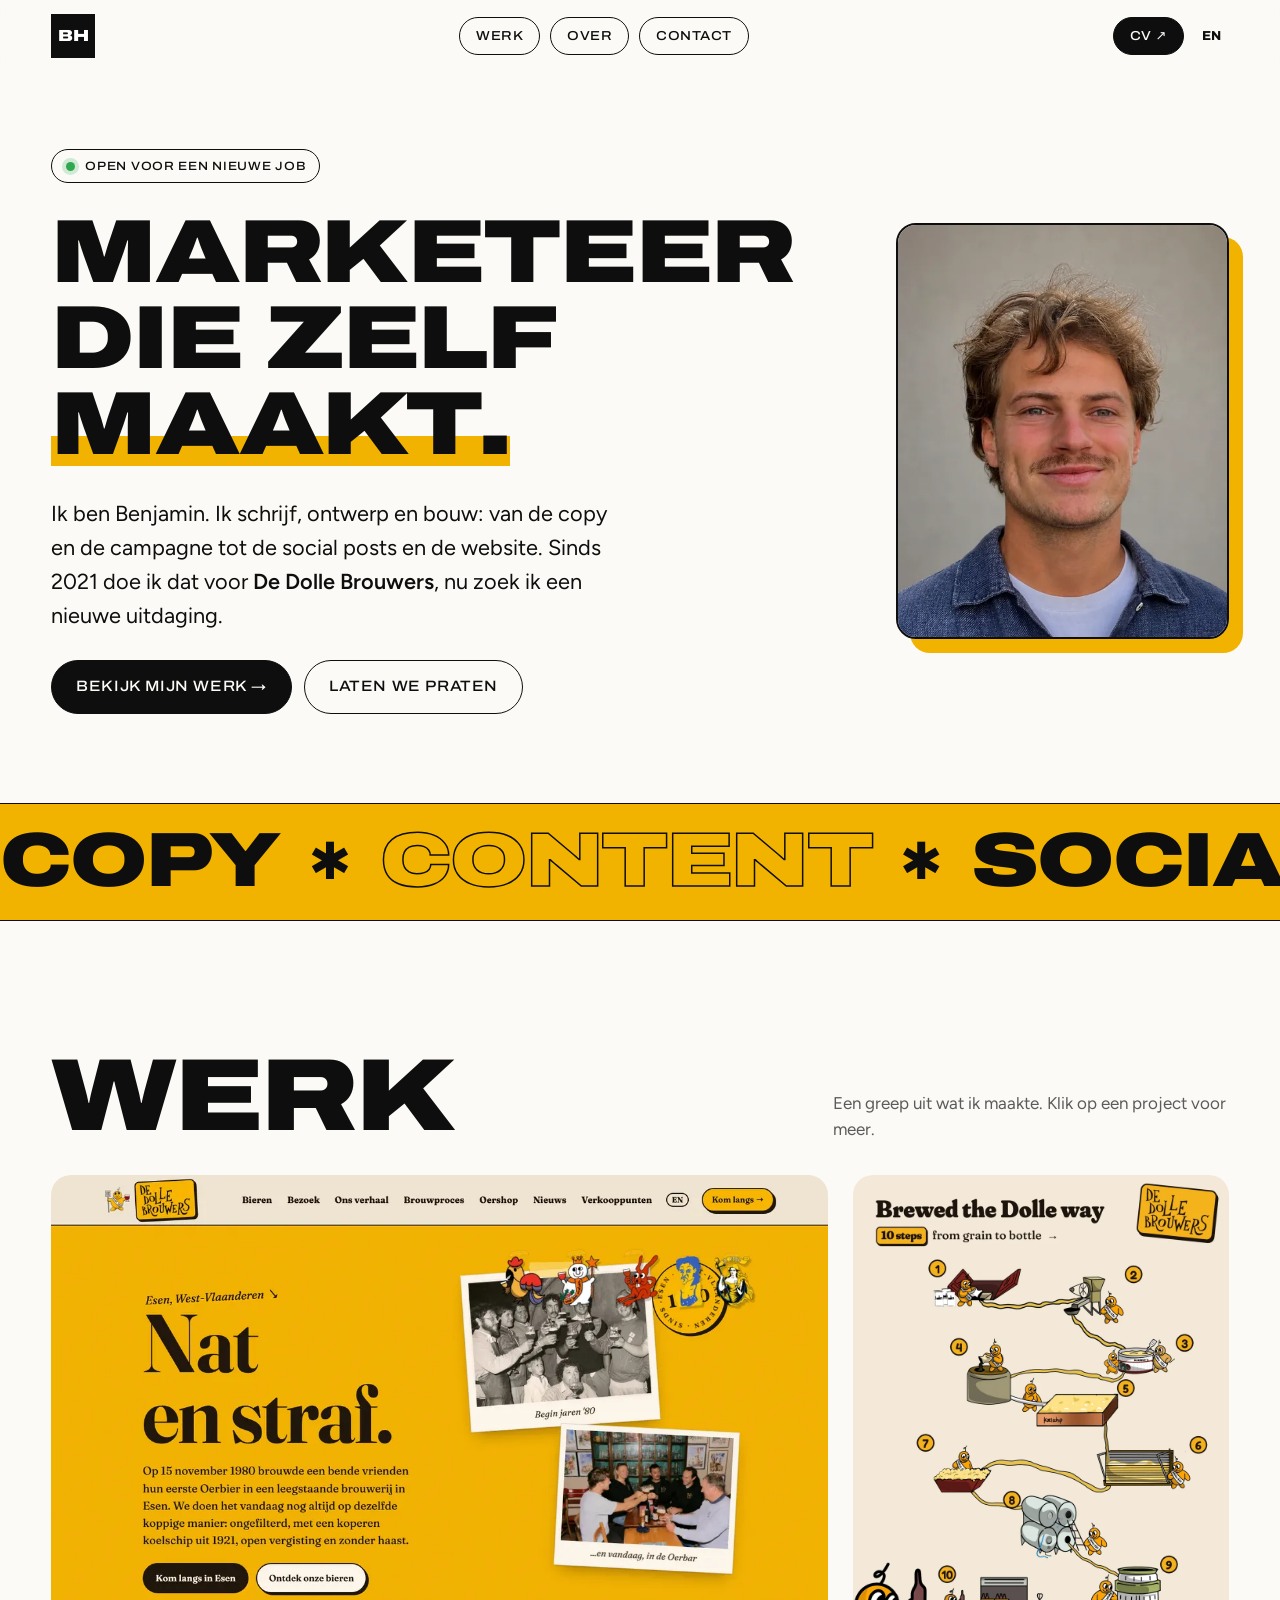
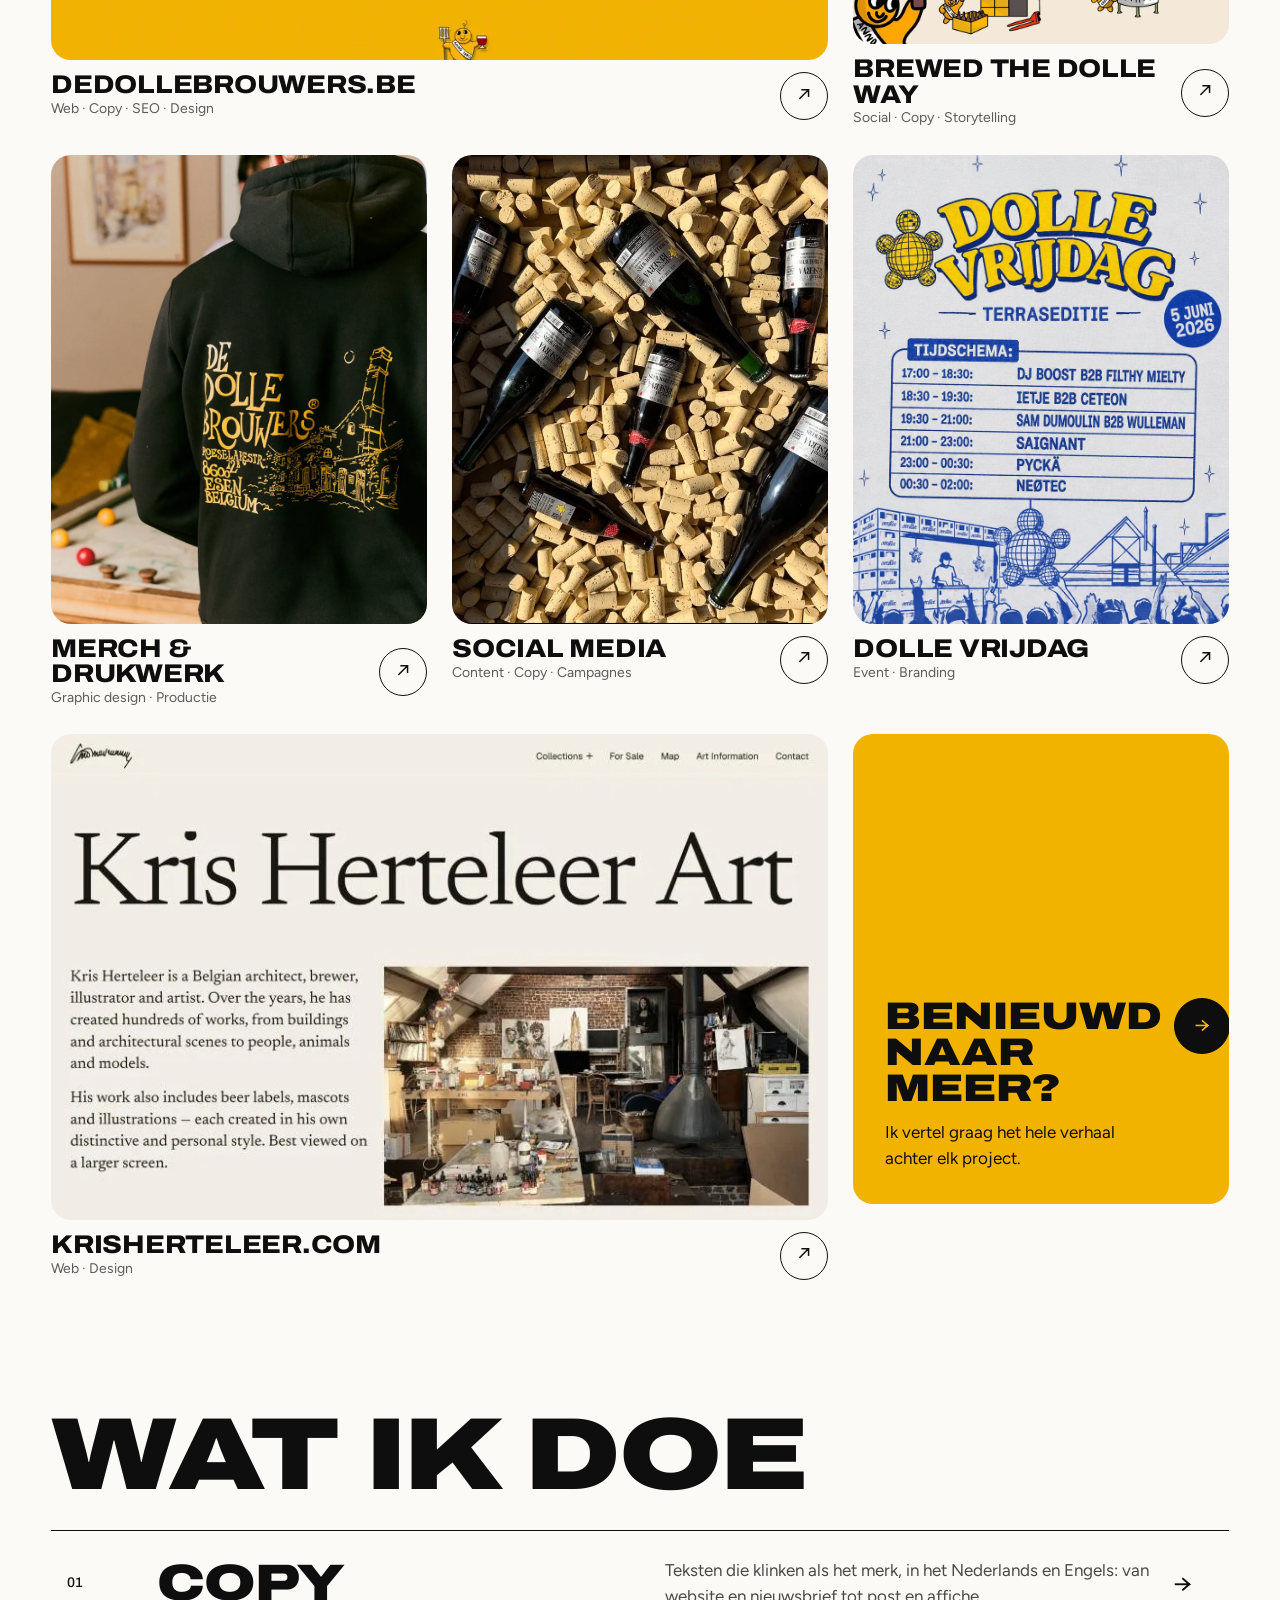
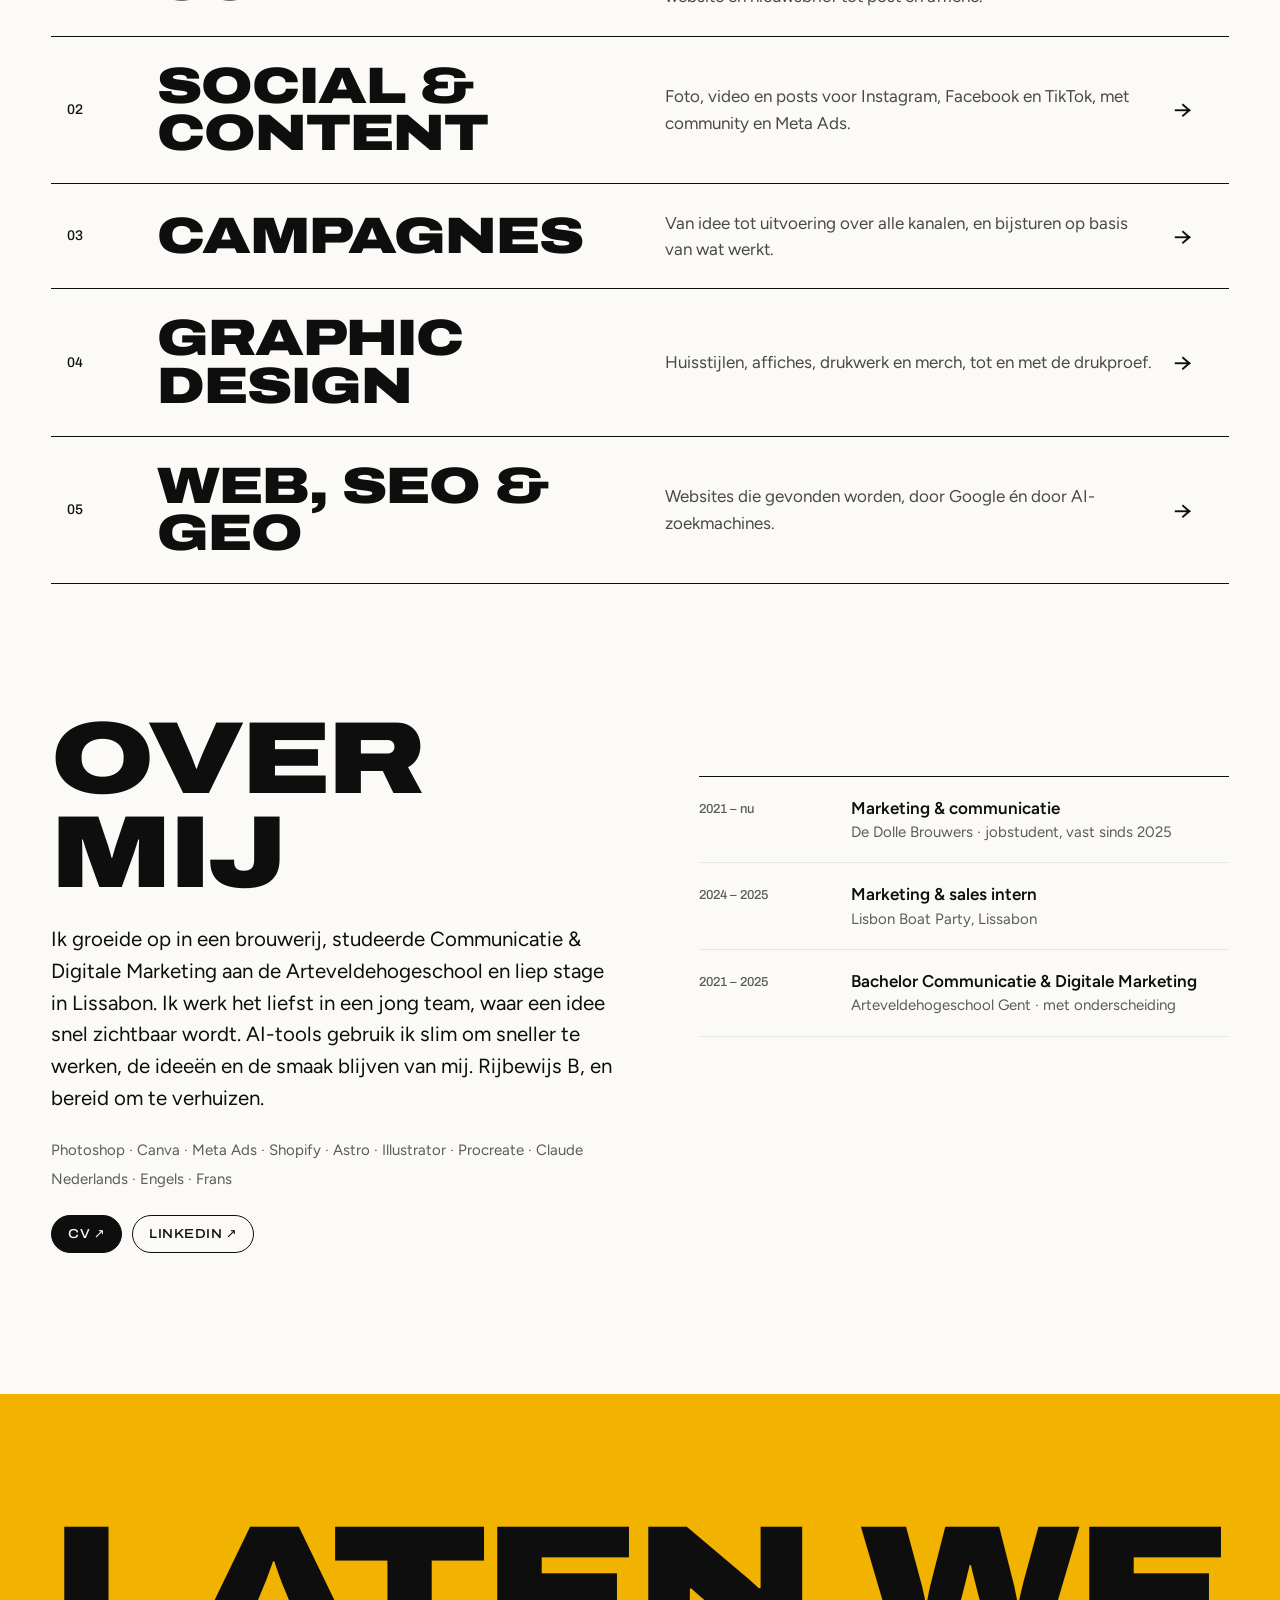
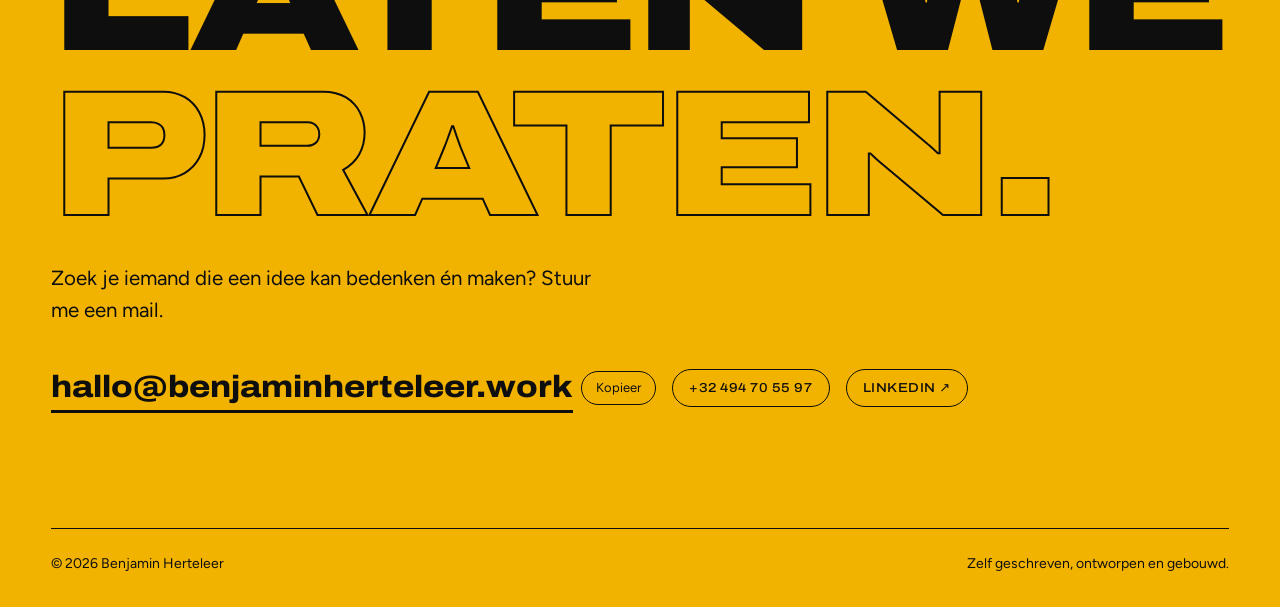
==== commit b4ff99ae: "Tools: drop InDesign, Illustrator lower Co-Authored-By: Claude Opus 5.5 <noreply@anthropic.com>" ====
--- a/index.html
+++ b/index.html
@@ -226,7 +226,7 @@
 
 <section class="about" id="over">
  <div class="reveal"><h2>Over mij</h2><p class="lead">Ik groeide op in een brouwerij, studeerde Communicatie &amp; Digitale Marketing aan de Arteveldehogeschool en liep stage in Lissabon. Ik werk het liefst in een jong team, waar een idee snel zichtbaar wordt. AI-tools gebruik ik slim om sneller te werken, de ideeën en de smaak blijven van mij. Rijbewijs B, en bereid om te verhuizen.</p>
- <div class="facts"><p>Illustrator · Photoshop · InDesign · Procreate · Canva · Meta Ads · Shopify · Astro · Claude</p><p>Nederlands · Engels · Frans</p></div>
+ <div class="facts"><p>Photoshop · Canva · Meta Ads · Shopify · Astro · Illustrator · Procreate · Claude</p><p>Nederlands · Engels · Frans</p></div>
  <div class="cta"><a class="pill dark" href="cv-benjamin-herteleer.pdf" target="_blank" rel="noopener">Cv ↗</a><a class="pill" href="https://www.linkedin.com/in/benjamin-herteleer-6a9912219" target="_blank" rel="noopener">LinkedIn ↗</a></div></div>
  <ul class="tl reveal"><li><span>2021 – nu</span><b>Marketing &amp; communicatie</b><em>De Dolle Brouwers · jobstudent, vast sinds 2025</em></li><li><span>2024 – 2025</span><b>Marketing &amp; sales intern</b><em>Lisbon Boat Party, Lissabon</em></li><li><span>2021 – 2025</span><b>Bachelor Communicatie &amp; Digitale Marketing</b><em>Arteveldehogeschool Gent · met onderscheiding</em></li></ul>
 </section>
@@ -268,7 +268,7 @@
 
 <section class="about" id="over-en">
  <div class="reveal"><h2>About me</h2><p class="lead">I grew up in a brewery, studied Communication &amp; Digital Marketing at Arteveldehogeschool and did an internship in Lisbon. I work best in a young team, where an idea quickly becomes visible. I use AI tools smartly to work faster, while the ideas and the taste stay mine. Driving licence, open to relocating.</p>
- <div class="facts"><p>Illustrator · Photoshop · InDesign · Procreate · Canva · Meta Ads · Shopify · Astro · Claude</p><p>Dutch · English · French</p></div>
+ <div class="facts"><p>Photoshop · Canva · Meta Ads · Shopify · Astro · Illustrator · Procreate · Claude</p><p>Dutch · English · French</p></div>
  <div class="cta"><a class="pill dark" href="cv-benjamin-herteleer-en.pdf" target="_blank" rel="noopener">CV ↗</a><a class="pill" href="https://www.linkedin.com/in/benjamin-herteleer-6a9912219" target="_blank" rel="noopener">LinkedIn ↗</a></div></div>
  <ul class="tl reveal"><li><span>2021 – present</span><b>Marketing &amp; communications</b><em>De Dolle Brouwers · student job, permanent since 2025</em></li><li><span>2024 – 2025</span><b>Marketing &amp; sales intern</b><em>Lisbon Boat Party, Lisbon</em></li><li><span>2021 – 2025</span><b>Bachelor in Communication &amp; Digital Marketing</b><em>Arteveldehogeschool Ghent · with distinction</em></li></ul>
 </section>
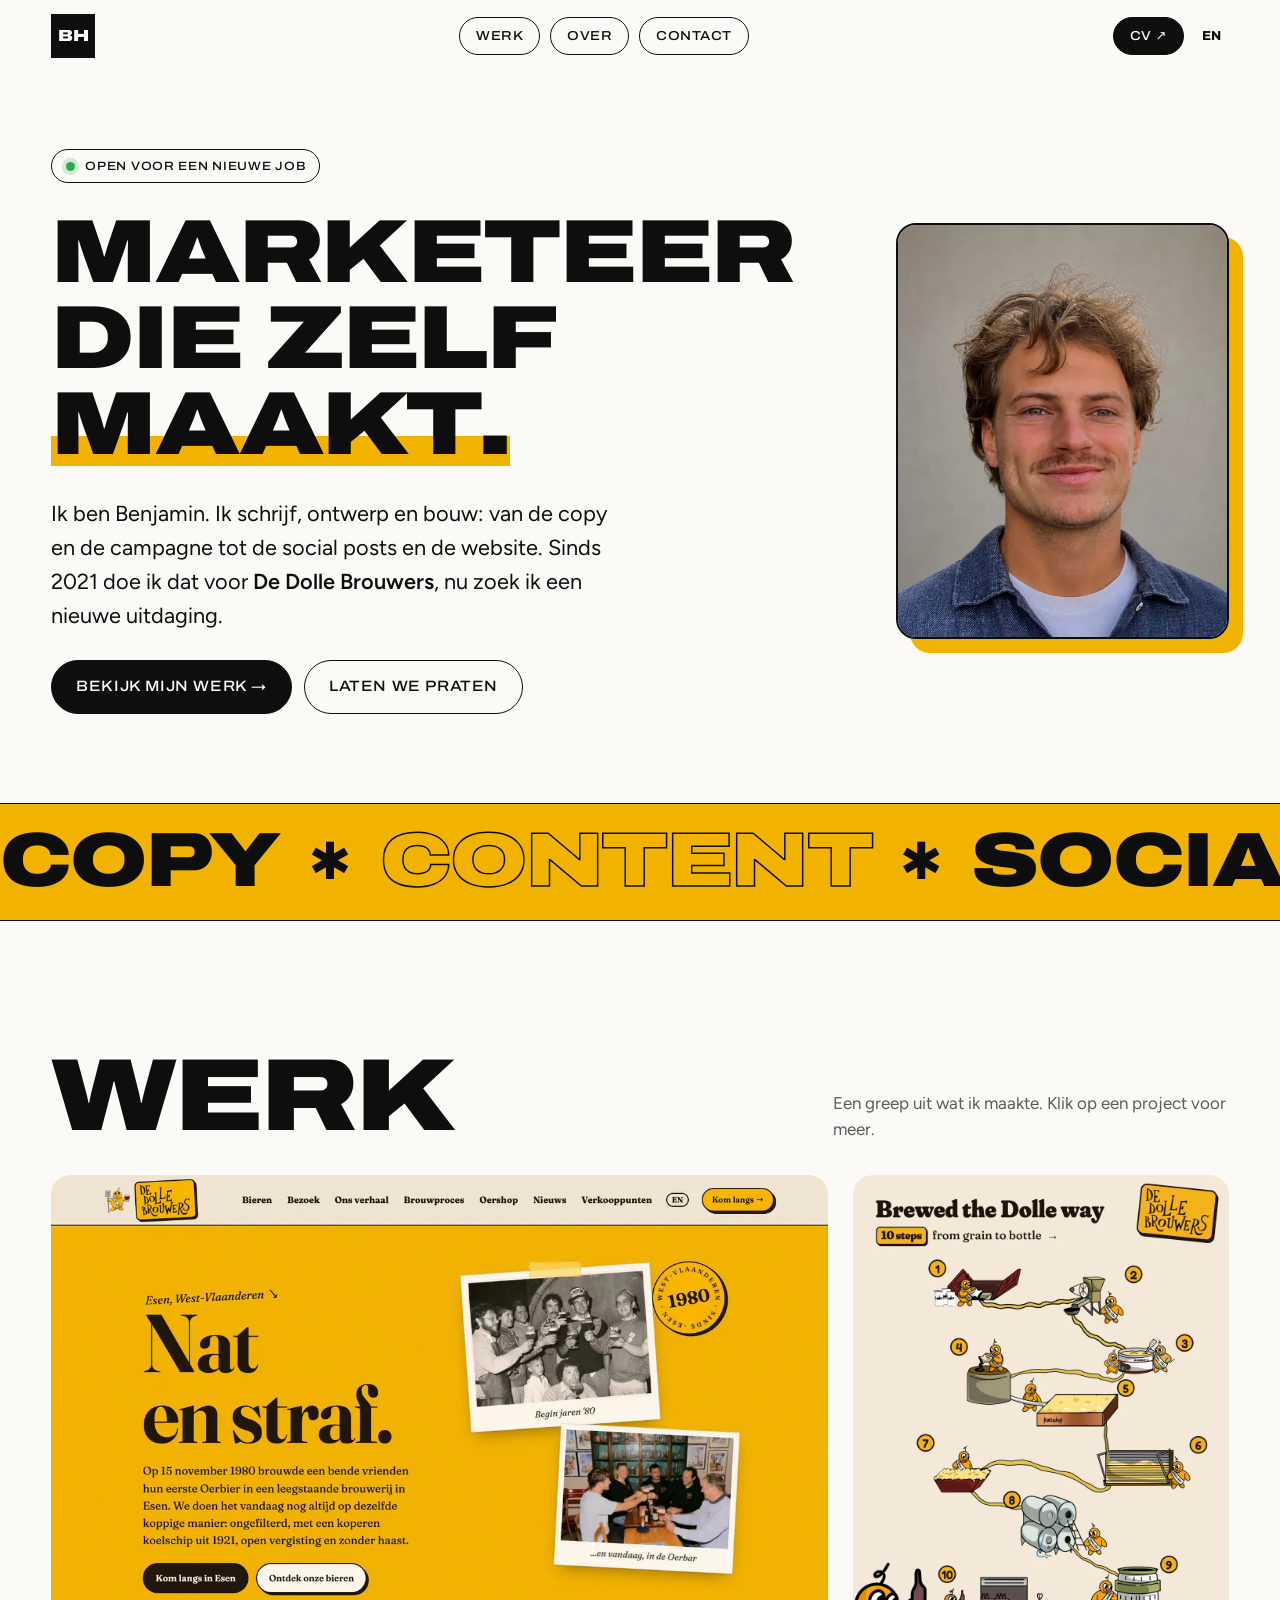
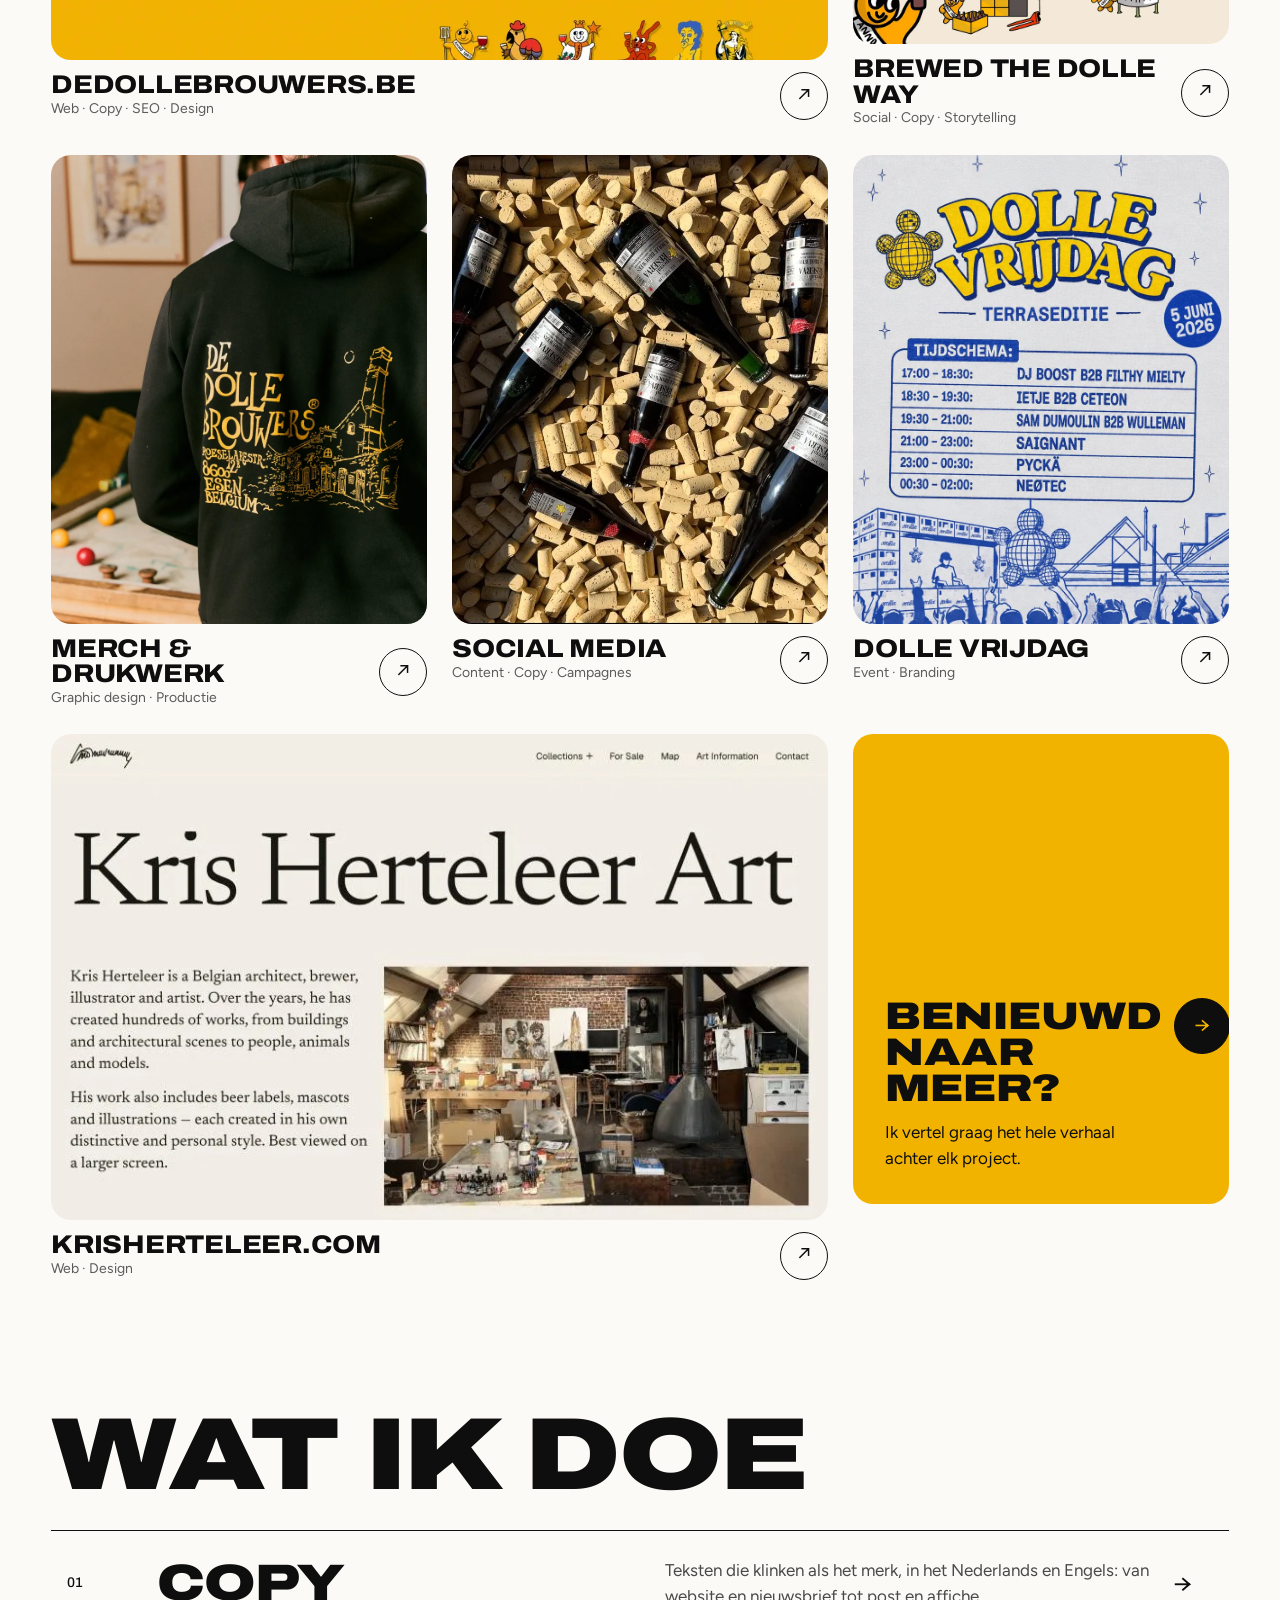
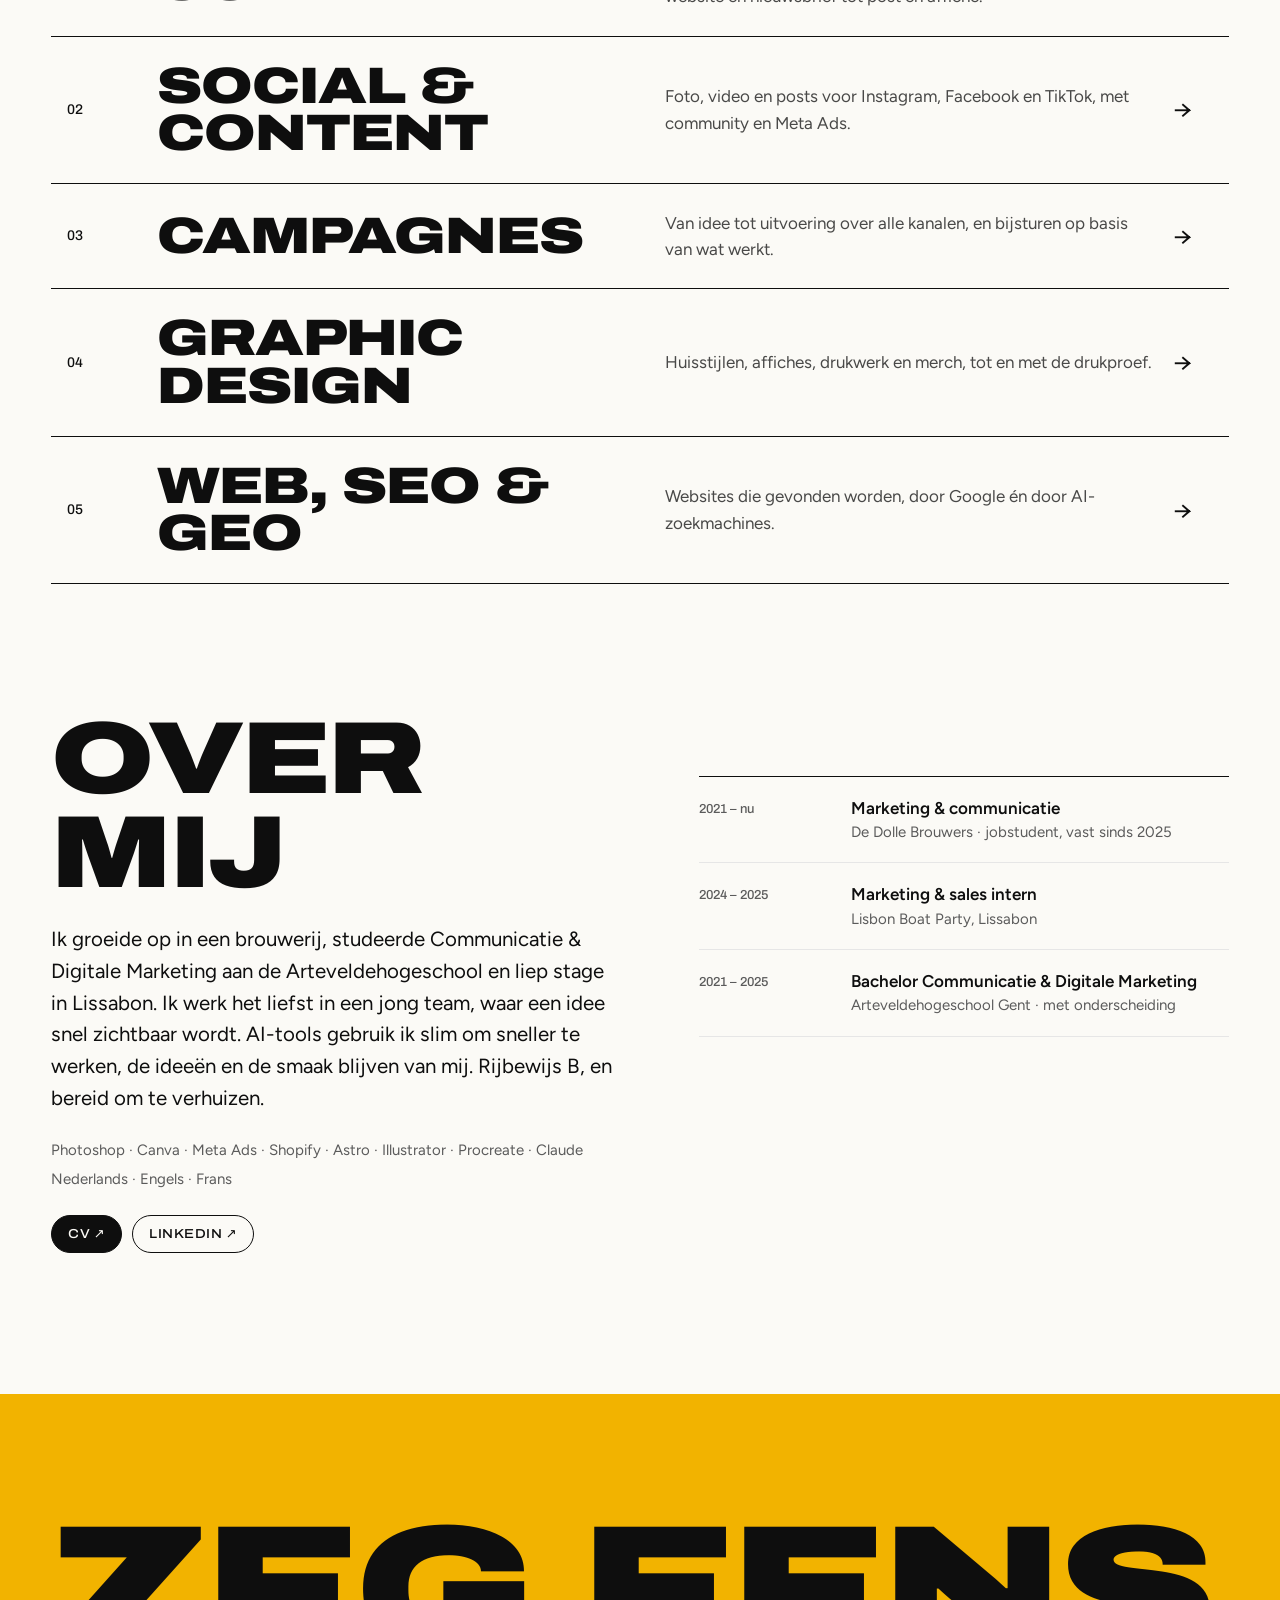
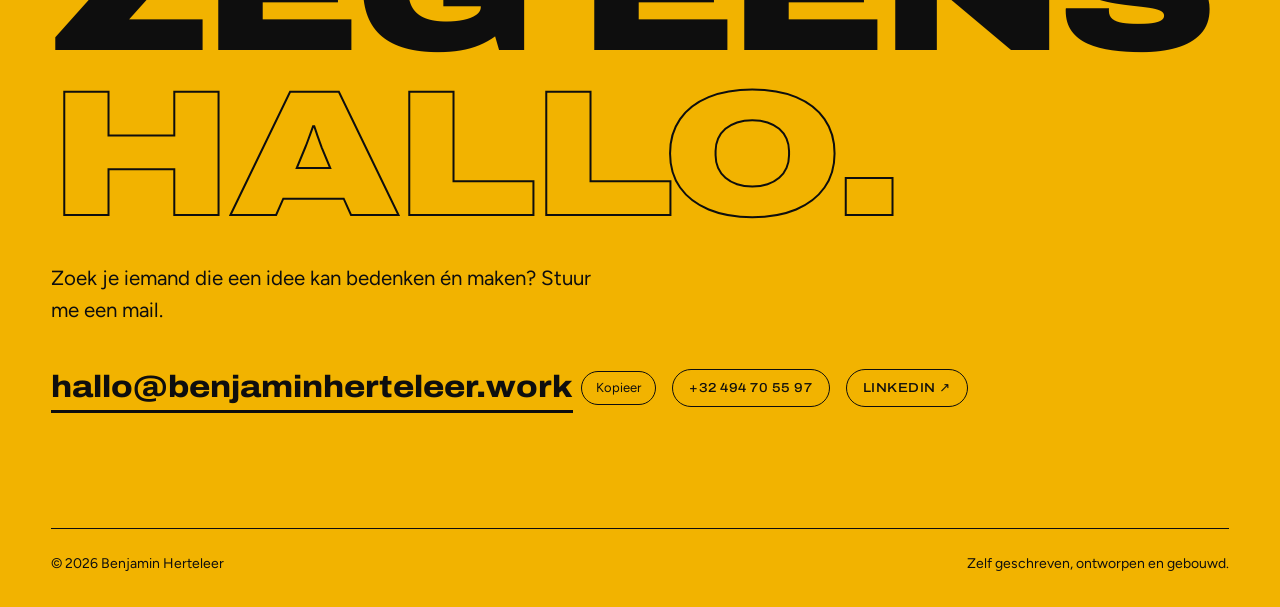
==== commit a107dcd6: "Real dedollebrouwers.be screenshots after hero animation; contact heading: Zeg eens hallo Co-Authore" ====
--- a/index.html
+++ b/index.html
@@ -232,7 +232,7 @@
 </section>
 
 <section class="contact" id="contact">
- <h2><span>Laten we</span><span>praten.</span></h2>
+ <h2><span>Zeg eens</span><span>hallo.</span></h2>
  <p>Zoek je iemand die een idee kan bedenken én maken? Stuur me een mail.</p>
  <div class="row"><div class="copyrow"><a class="mail" href="mailto:hallo@benjaminherteleer.work">hallo@benjaminherteleer.work</a><button type="button" class="copybtn" data-copy="Kopieer" data-copied="Gekopieerd">Kopieer</button></div>
  <a class="pill light" href="tel:+32494705597">+32 494 70 55 97</a><a class="pill light" href="https://www.linkedin.com/in/benjamin-herteleer-6a9912219" target="_blank" rel="noopener">LinkedIn ↗</a></div>
@@ -274,7 +274,7 @@
 </section>
 
 <section class="contact" id="contact-en">
- <h2><span>Let's</span><span>talk.</span></h2>
+ <h2><span>Say</span><span>hello.</span></h2>
  <p>Looking for someone who can come up with an idea and make it too? Send me an email.</p>
  <div class="row"><div class="copyrow"><a class="mail" href="mailto:hallo@benjaminherteleer.work">hallo@benjaminherteleer.work</a><button type="button" class="copybtn" data-copy="Copy" data-copied="Copied">Copy</button></div>
  <a class="pill light" href="tel:+32494705597">+32 494 70 55 97</a><a class="pill light" href="https://www.linkedin.com/in/benjamin-herteleer-6a9912219" target="_blank" rel="noopener">LinkedIn ↗</a></div>
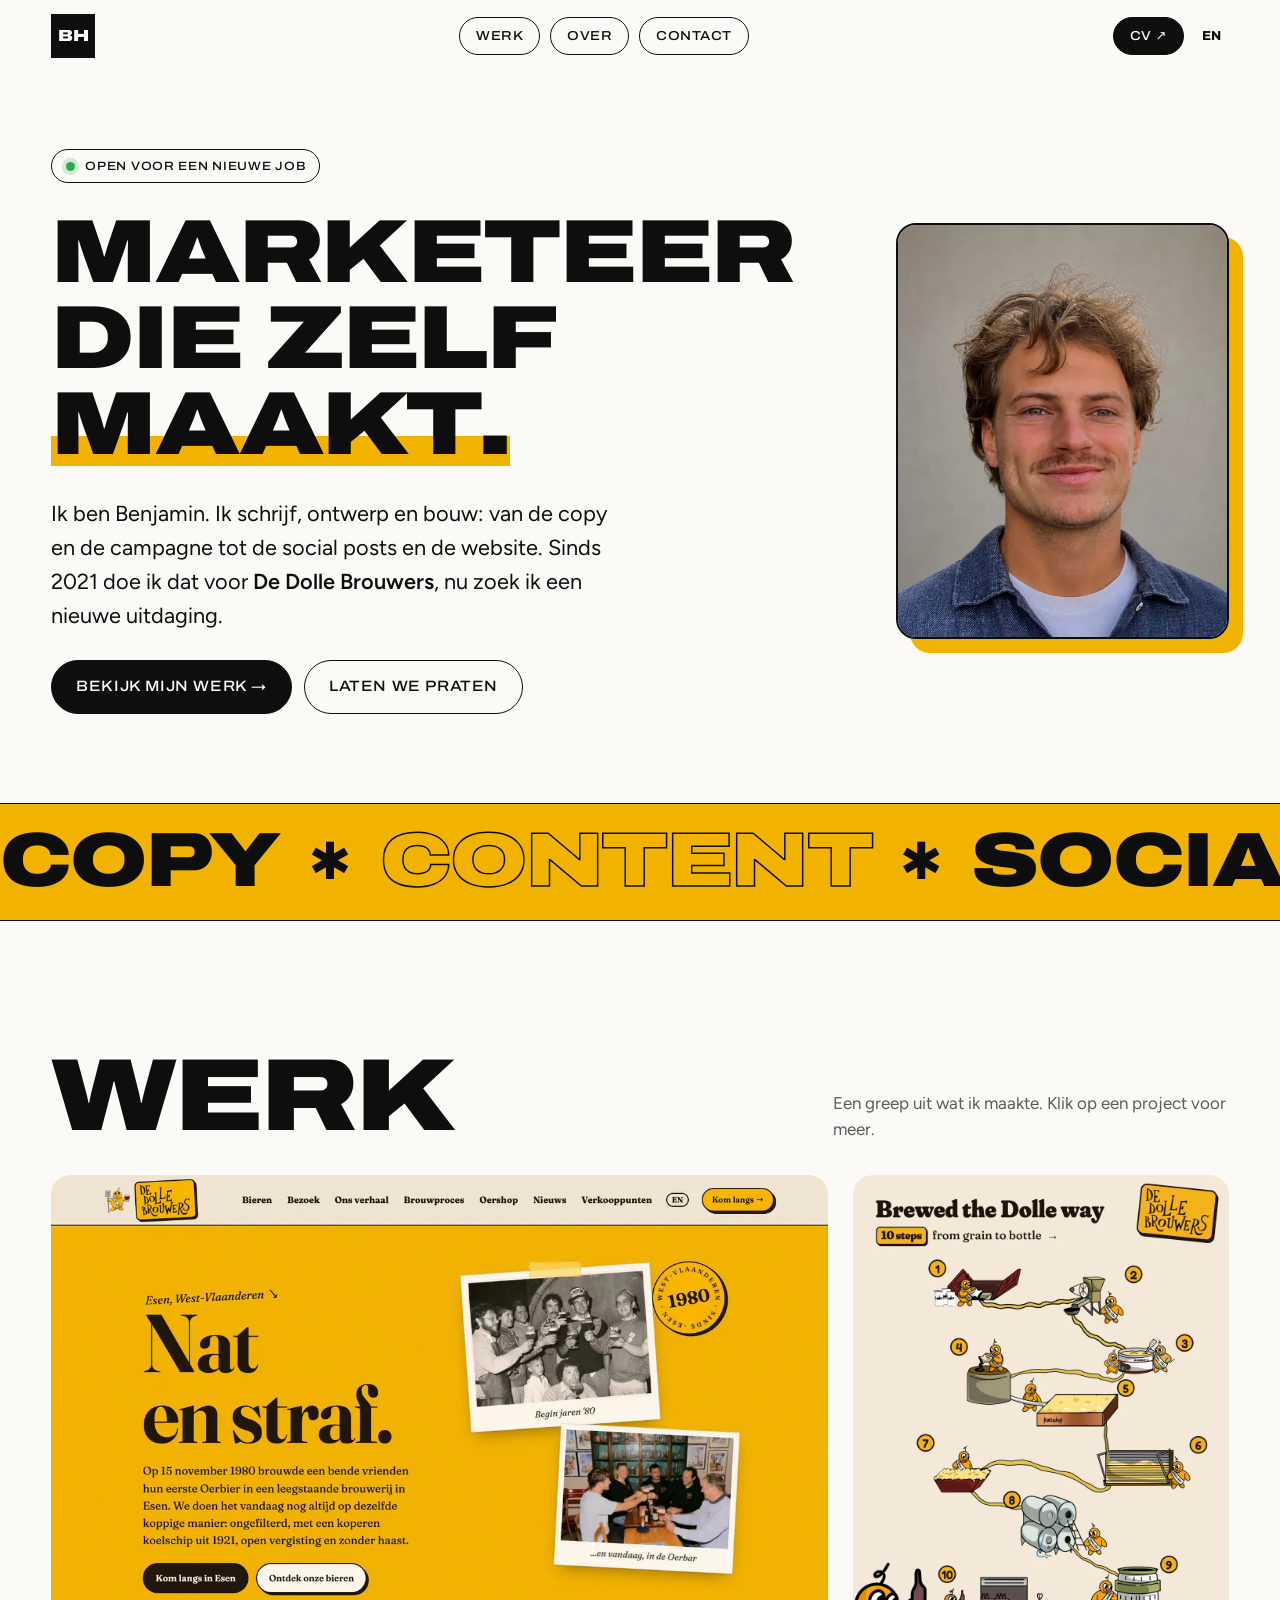
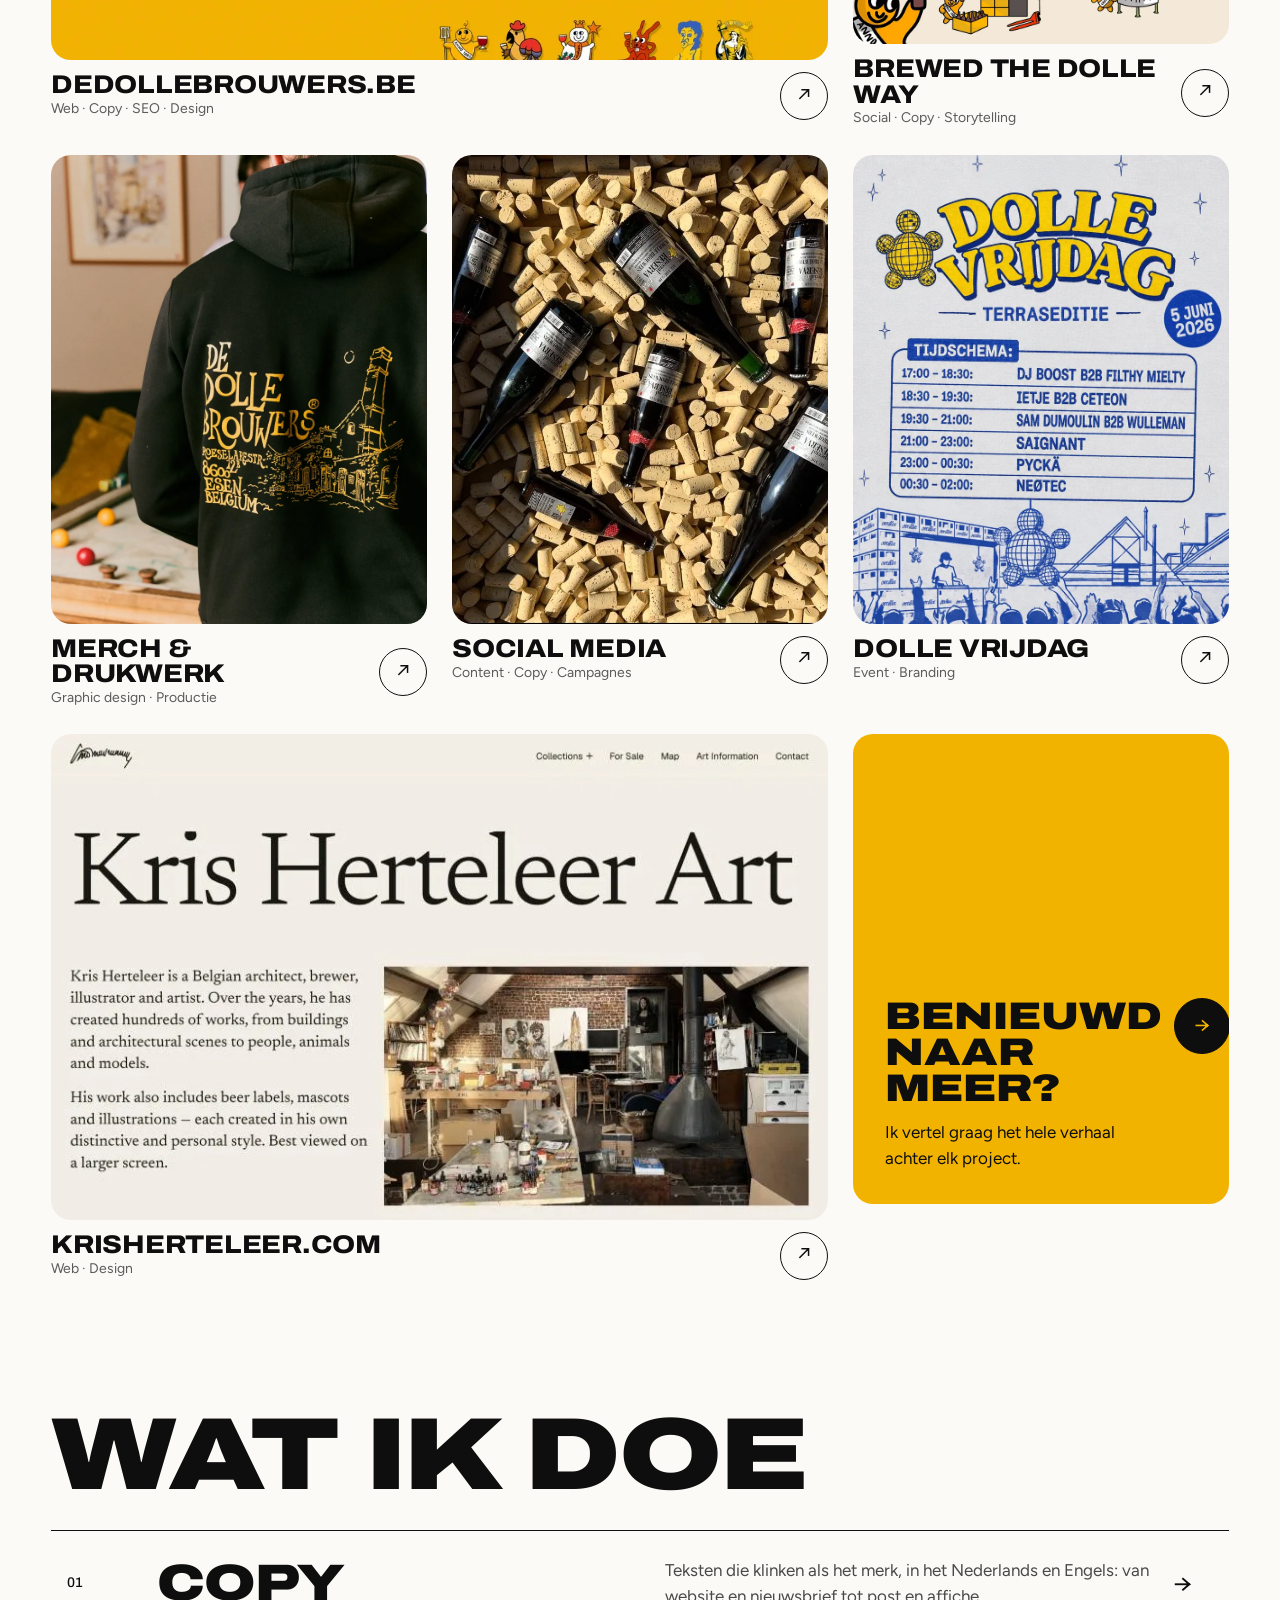
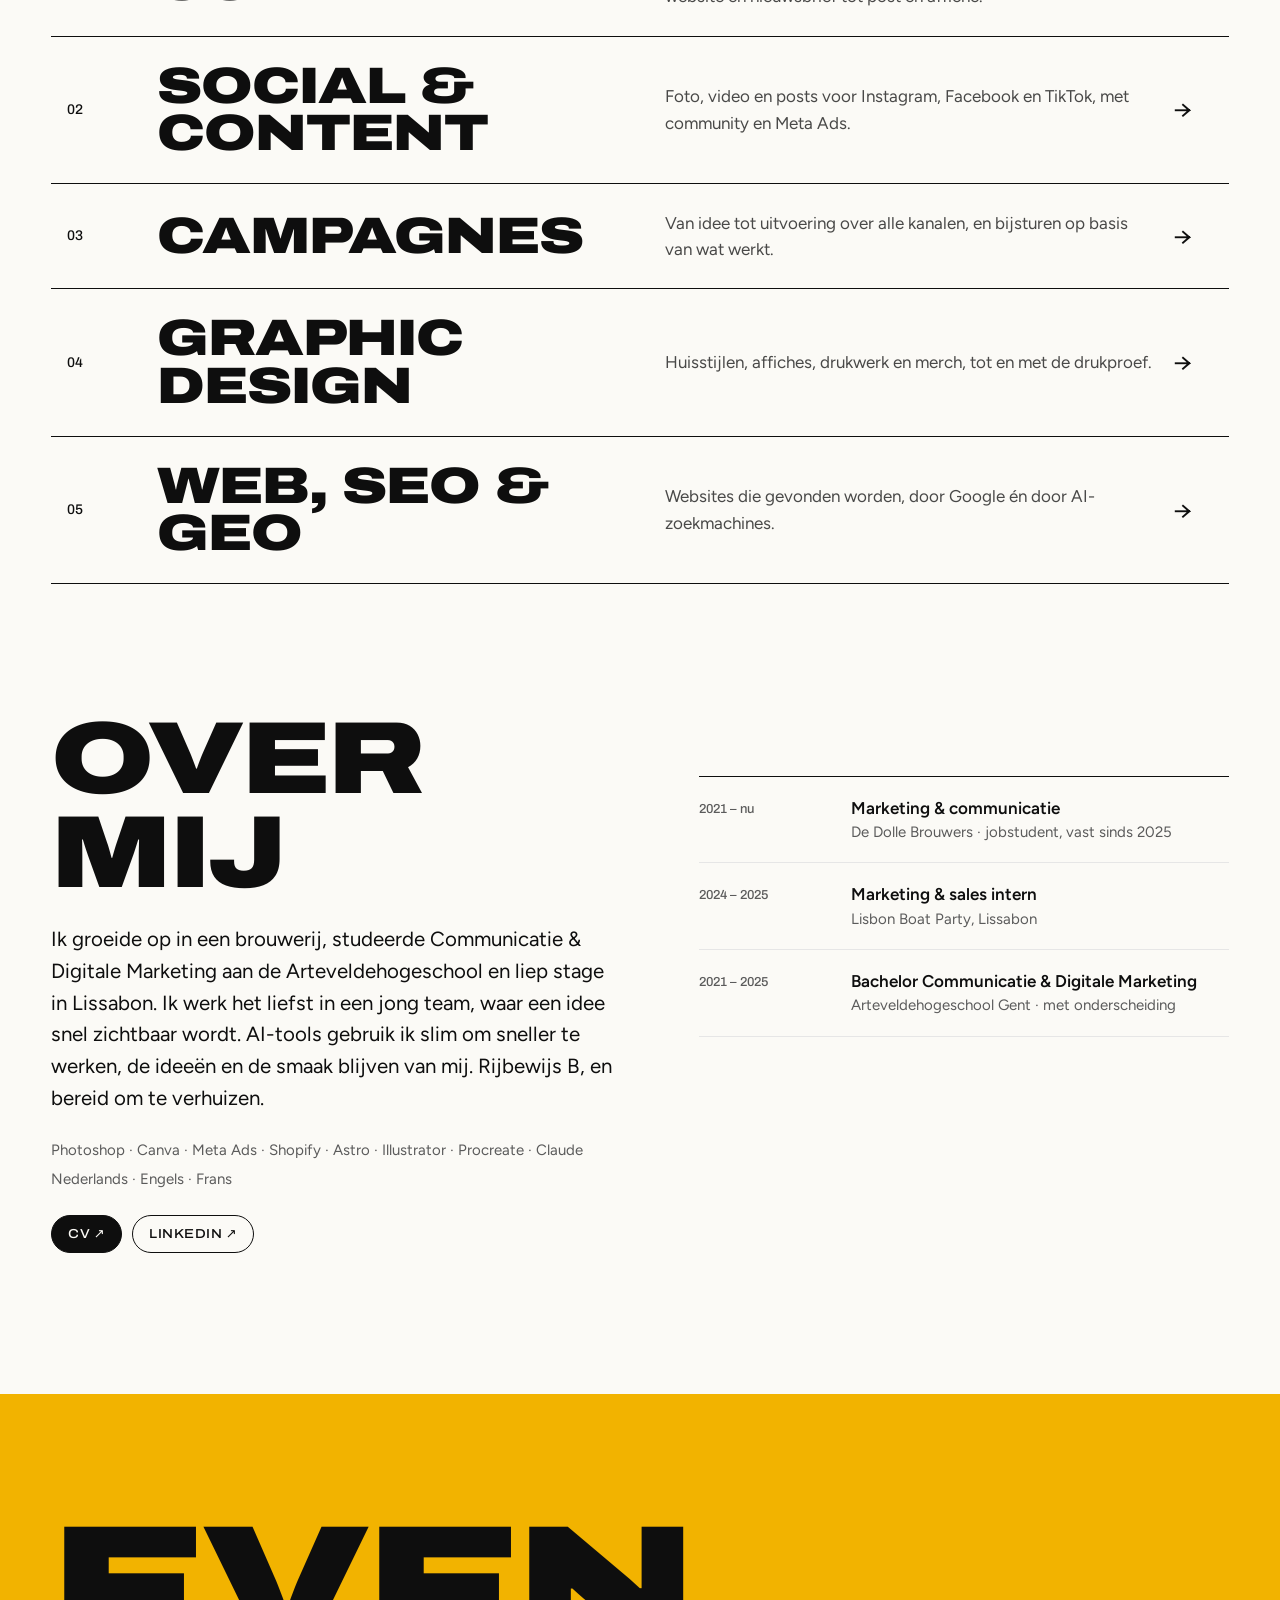
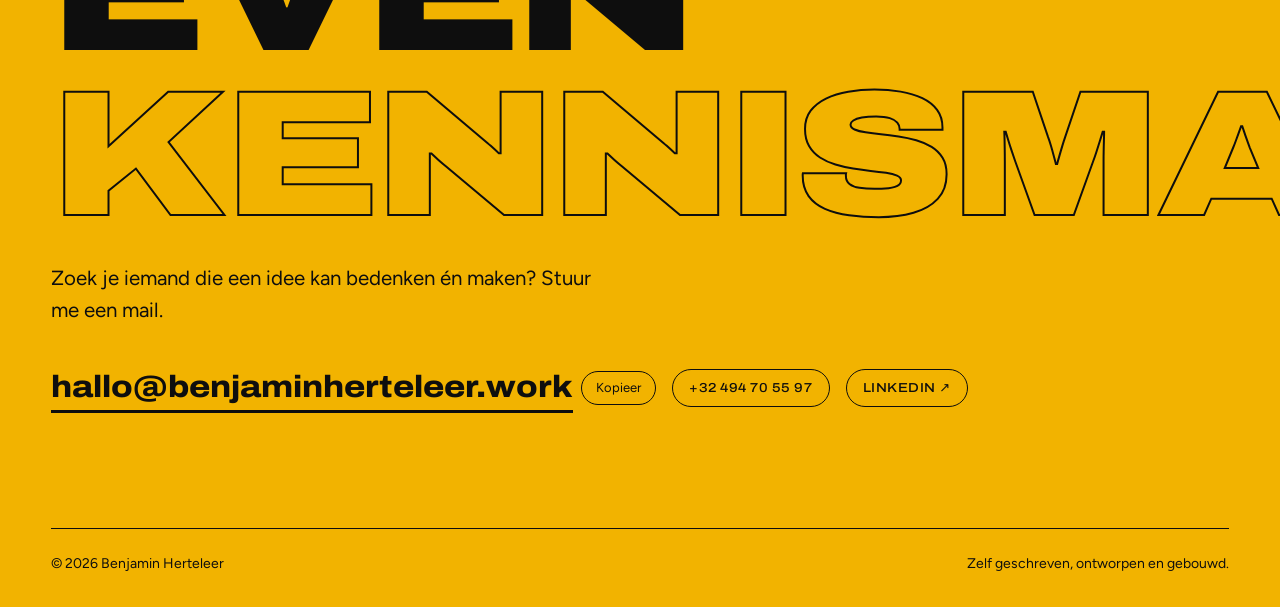
==== commit 02668d7a: "Contact heading: Even kennismaken? Co-Authored-By: Claude Opus 5.5 <noreply@anthropic.com>" ====
--- a/index.html
+++ b/index.html
@@ -232,7 +232,7 @@
 </section>
 
 <section class="contact" id="contact">
- <h2><span>Zeg eens</span><span>hallo.</span></h2>
+ <h2><span>Even</span><span>kennismaken?</span></h2>
  <p>Zoek je iemand die een idee kan bedenken én maken? Stuur me een mail.</p>
  <div class="row"><div class="copyrow"><a class="mail" href="mailto:hallo@benjaminherteleer.work">hallo@benjaminherteleer.work</a><button type="button" class="copybtn" data-copy="Kopieer" data-copied="Gekopieerd">Kopieer</button></div>
  <a class="pill light" href="tel:+32494705597">+32 494 70 55 97</a><a class="pill light" href="https://www.linkedin.com/in/benjamin-herteleer-6a9912219" target="_blank" rel="noopener">LinkedIn ↗</a></div>
@@ -274,7 +274,7 @@
 </section>
 
 <section class="contact" id="contact-en">
- <h2><span>Say</span><span>hello.</span></h2>
+ <h2><span>Nice to</span><span>meet you?</span></h2>
  <p>Looking for someone who can come up with an idea and make it too? Send me an email.</p>
  <div class="row"><div class="copyrow"><a class="mail" href="mailto:hallo@benjaminherteleer.work">hallo@benjaminherteleer.work</a><button type="button" class="copybtn" data-copy="Copy" data-copied="Copied">Copy</button></div>
  <a class="pill light" href="tel:+32494705597">+32 494 70 55 97</a><a class="pill light" href="https://www.linkedin.com/in/benjamin-herteleer-6a9912219" target="_blank" rel="noopener">LinkedIn ↗</a></div>
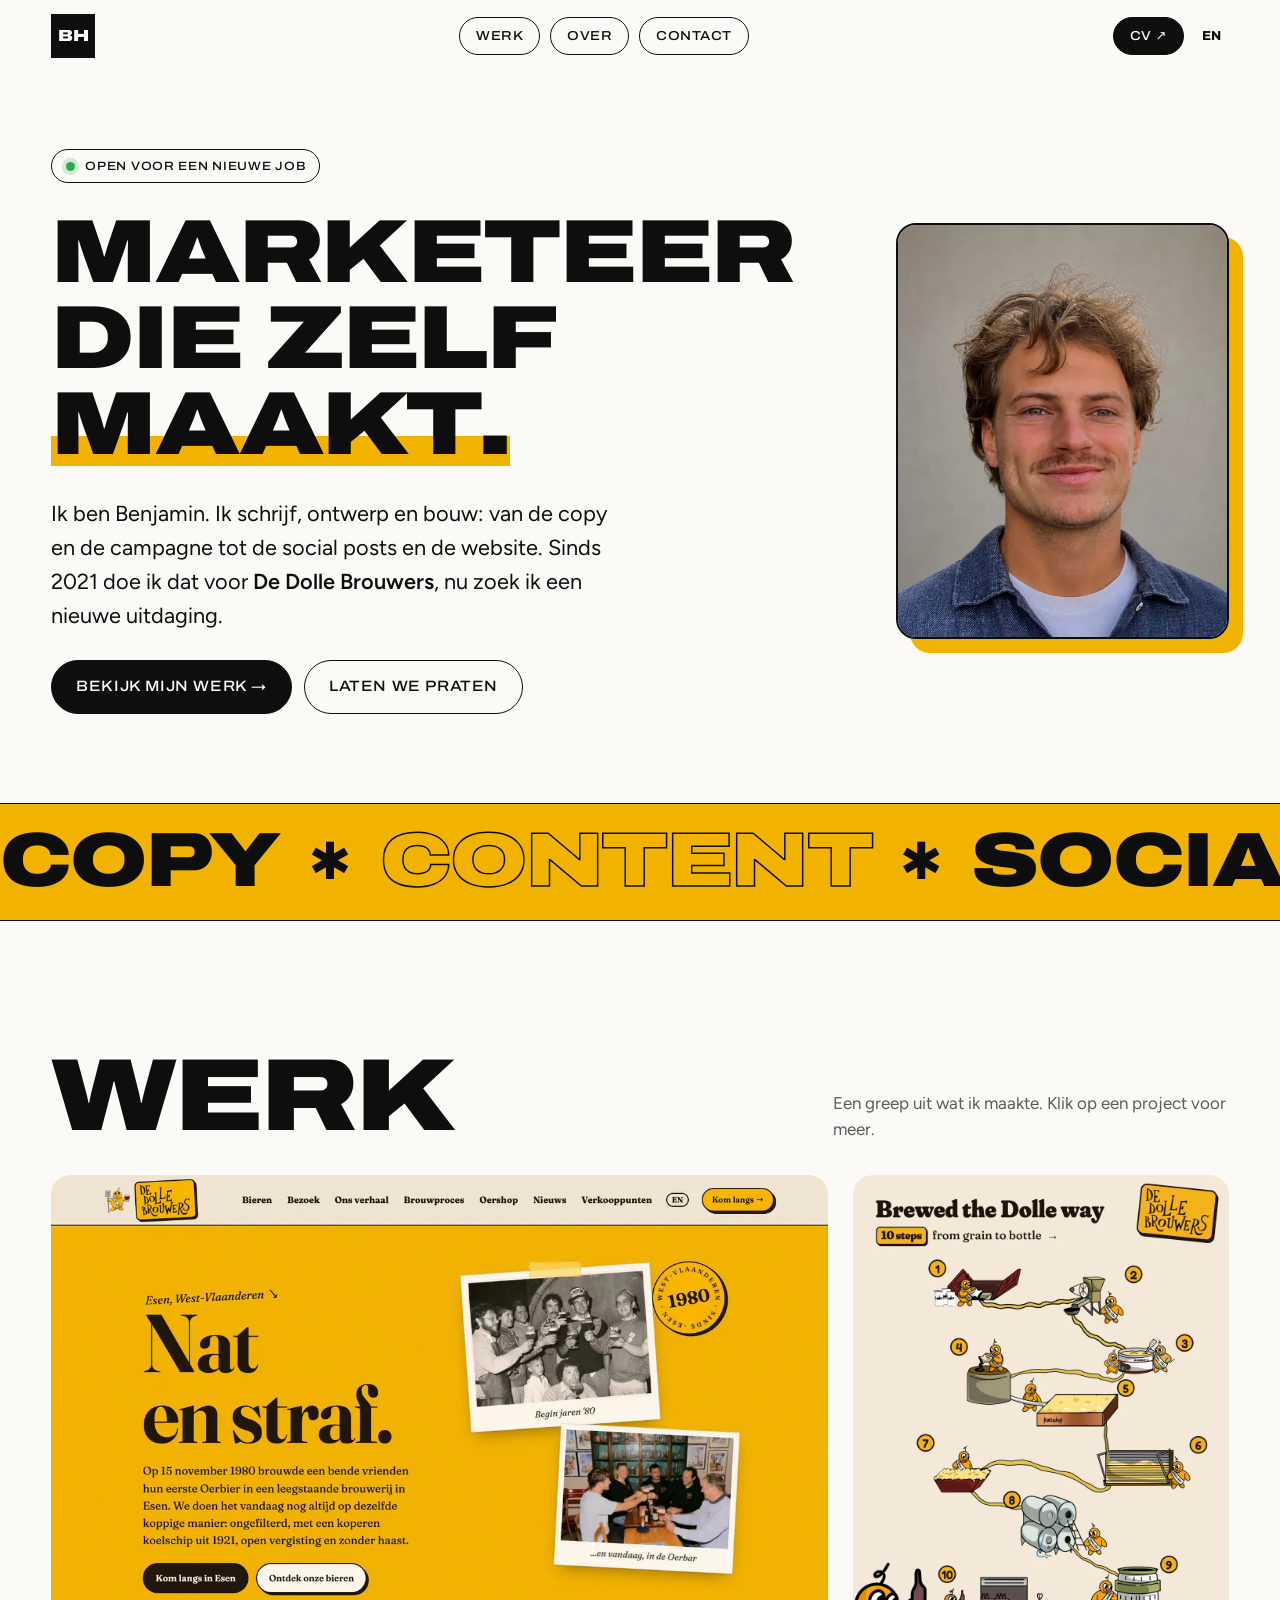
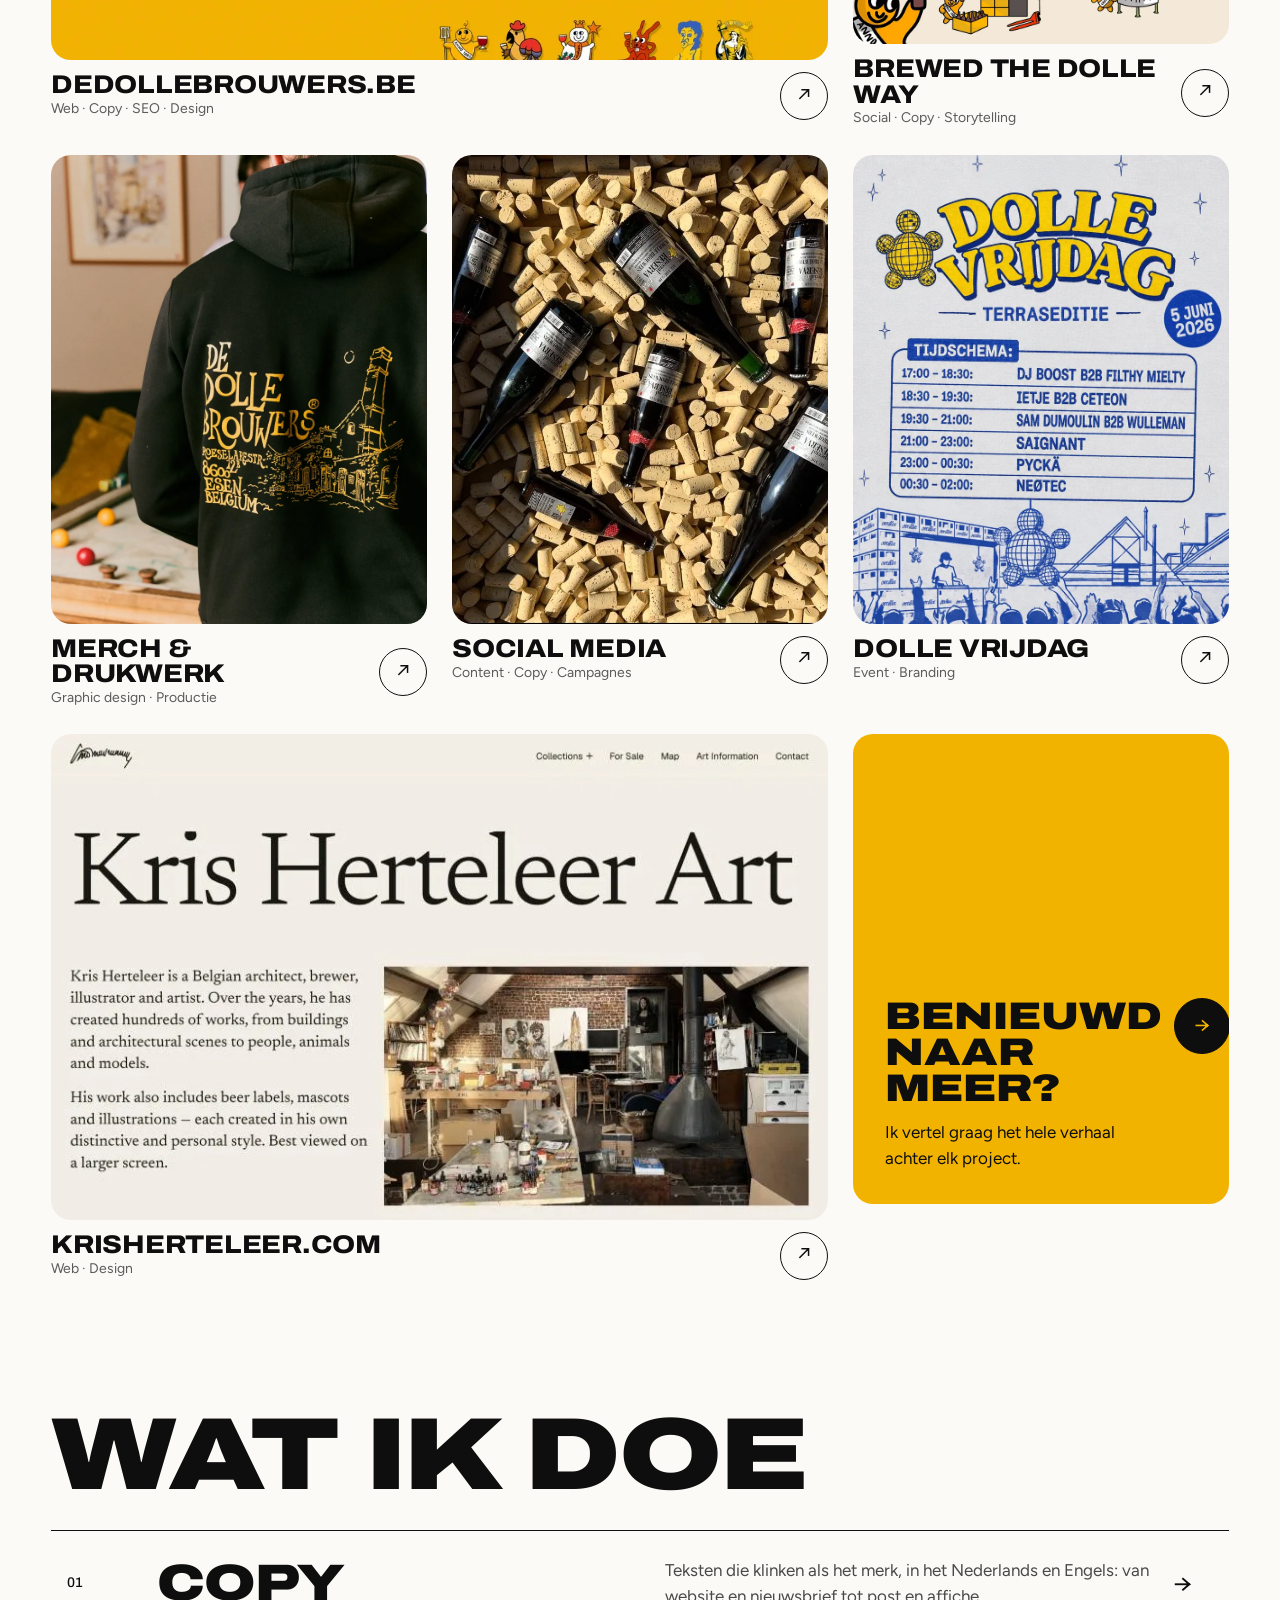
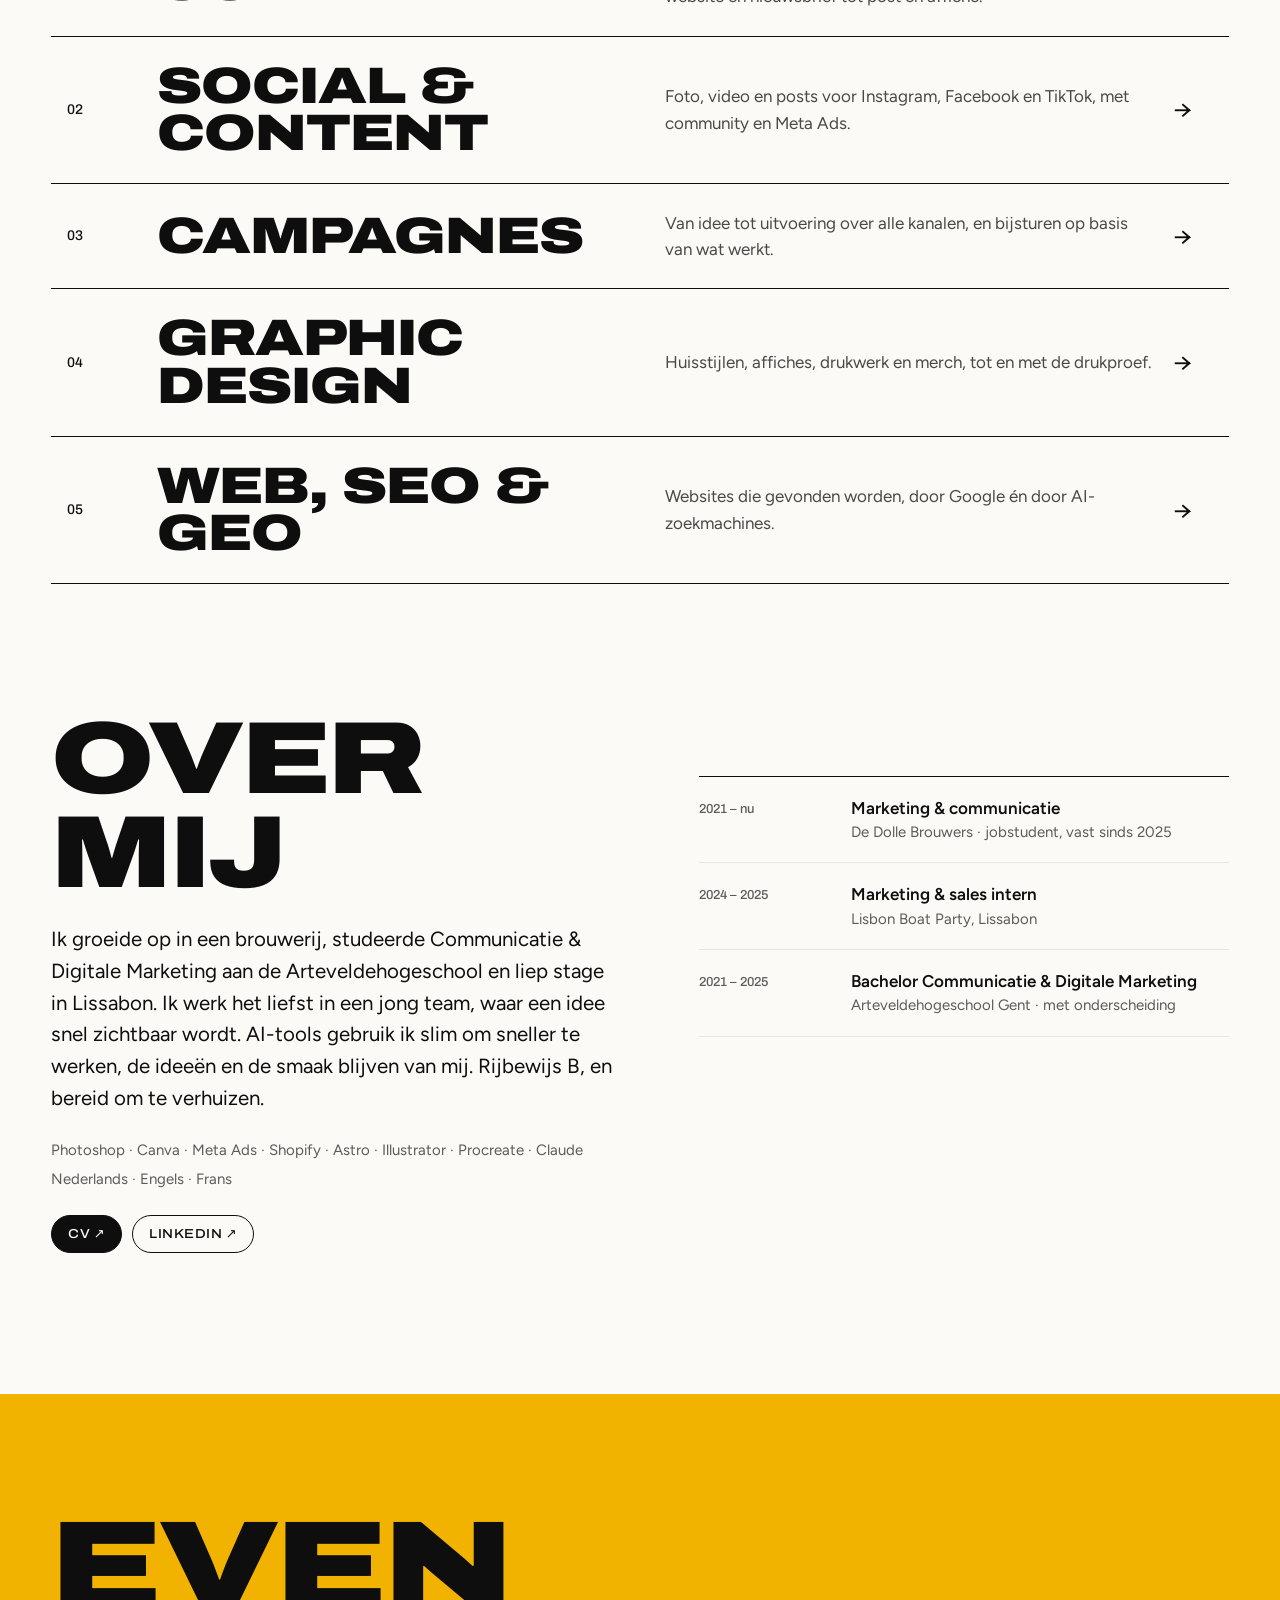
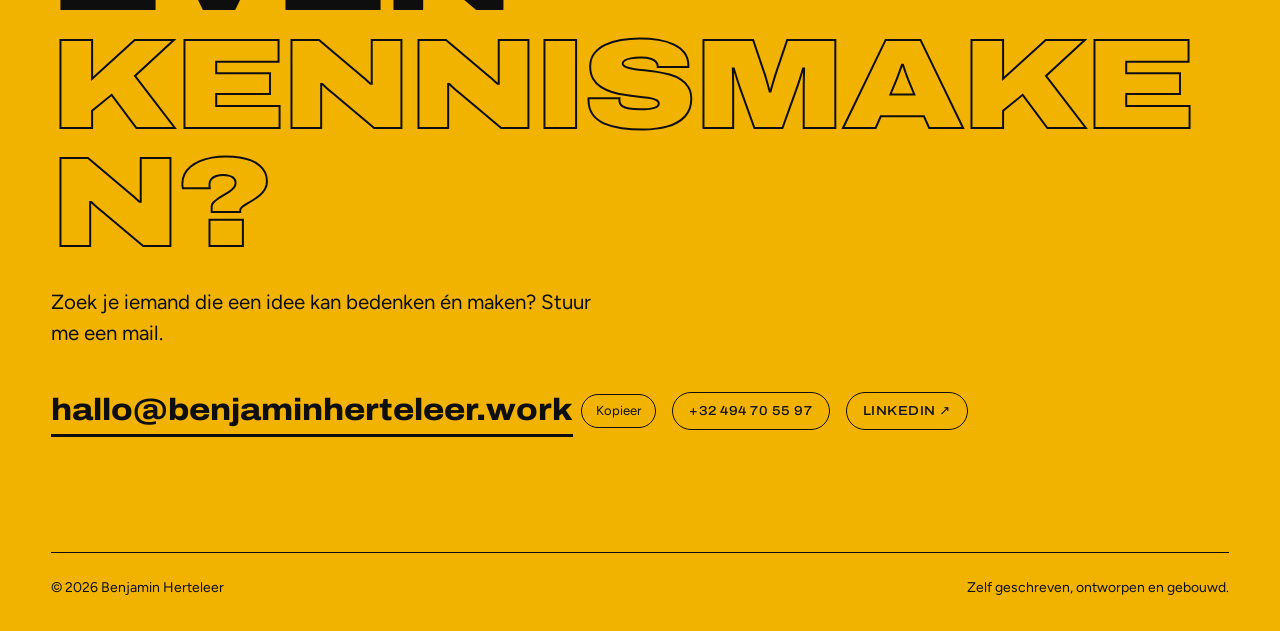
==== commit 9ae3809b: "Mobile: headings fit the screen (contact, what I do) Co-Authored-By: Claude Opus 5.5 <noreply@anthro" ====
--- a/index.html
+++ b/index.html
@@ -25,7 +25,7 @@
 a{color:inherit}
 button{font:inherit;color:inherit}
 :focus-visible{outline:3px solid var(--accent);outline-offset:3px}
-h1,h2,h3{font-family:var(--f-display);font-stretch:112%;font-weight:800;margin:0;line-height:.92;letter-spacing:-.02em;text-transform:uppercase}
+h1,h2,h3{overflow-wrap:break-word;font-family:var(--f-display);font-stretch:112%;font-weight:800;margin:0;line-height:.92;letter-spacing:-.02em;text-transform:uppercase}
 p{margin:0}
 section{padding-inline:clamp(16px,4vw,56px)}
 
@@ -112,7 +112,7 @@
 .dos li{position:relative;display:grid;grid-template-columns:70px minmax(0,1fr) minmax(0,1fr) 40px;gap:20px;align-items:center;padding:26px 16px;border-bottom:1.5px solid var(--ink);transition:background .3s,color .3s}
 .dos li:hover{background:var(--accent);color:var(--ink)}
 .dos .n{font-family:var(--f-display);font-weight:500;font-size:14px}
-.dos h3{font-size:clamp(28px,4vw,56px);font-stretch:125%;font-weight:900}
+.dos h3{font-size:clamp(22px,4vw,56px);font-stretch:125%;font-weight:900}
 .dos li p{color:inherit;opacity:.75}
 .dos .arr{font-size:26px;transition:transform .3s}
 .dos li:hover .arr{transform:translateX(6px)}
@@ -137,7 +137,7 @@
 
 /* contact */
 .contact{position:relative;margin-top:clamp(80px,11vw,160px);background:var(--accent);color:var(--ink);padding-top:clamp(64px,9vw,128px)}
-.contact h2{font-size:clamp(64px,14vw,230px);font-stretch:125%;font-weight:900;color:var(--ink)}
+.contact h2{font-size:clamp(34px,10vw,180px);font-stretch:125%;font-weight:900;color:var(--ink)}
 .contact h2 span{display:block}
 .contact h2 span:last-child{color:transparent;-webkit-text-stroke:2px var(--ink)}
 .contact>p{margin-top:24px;font-size:clamp(18px,1.6vw,22px);max-width:44ch}
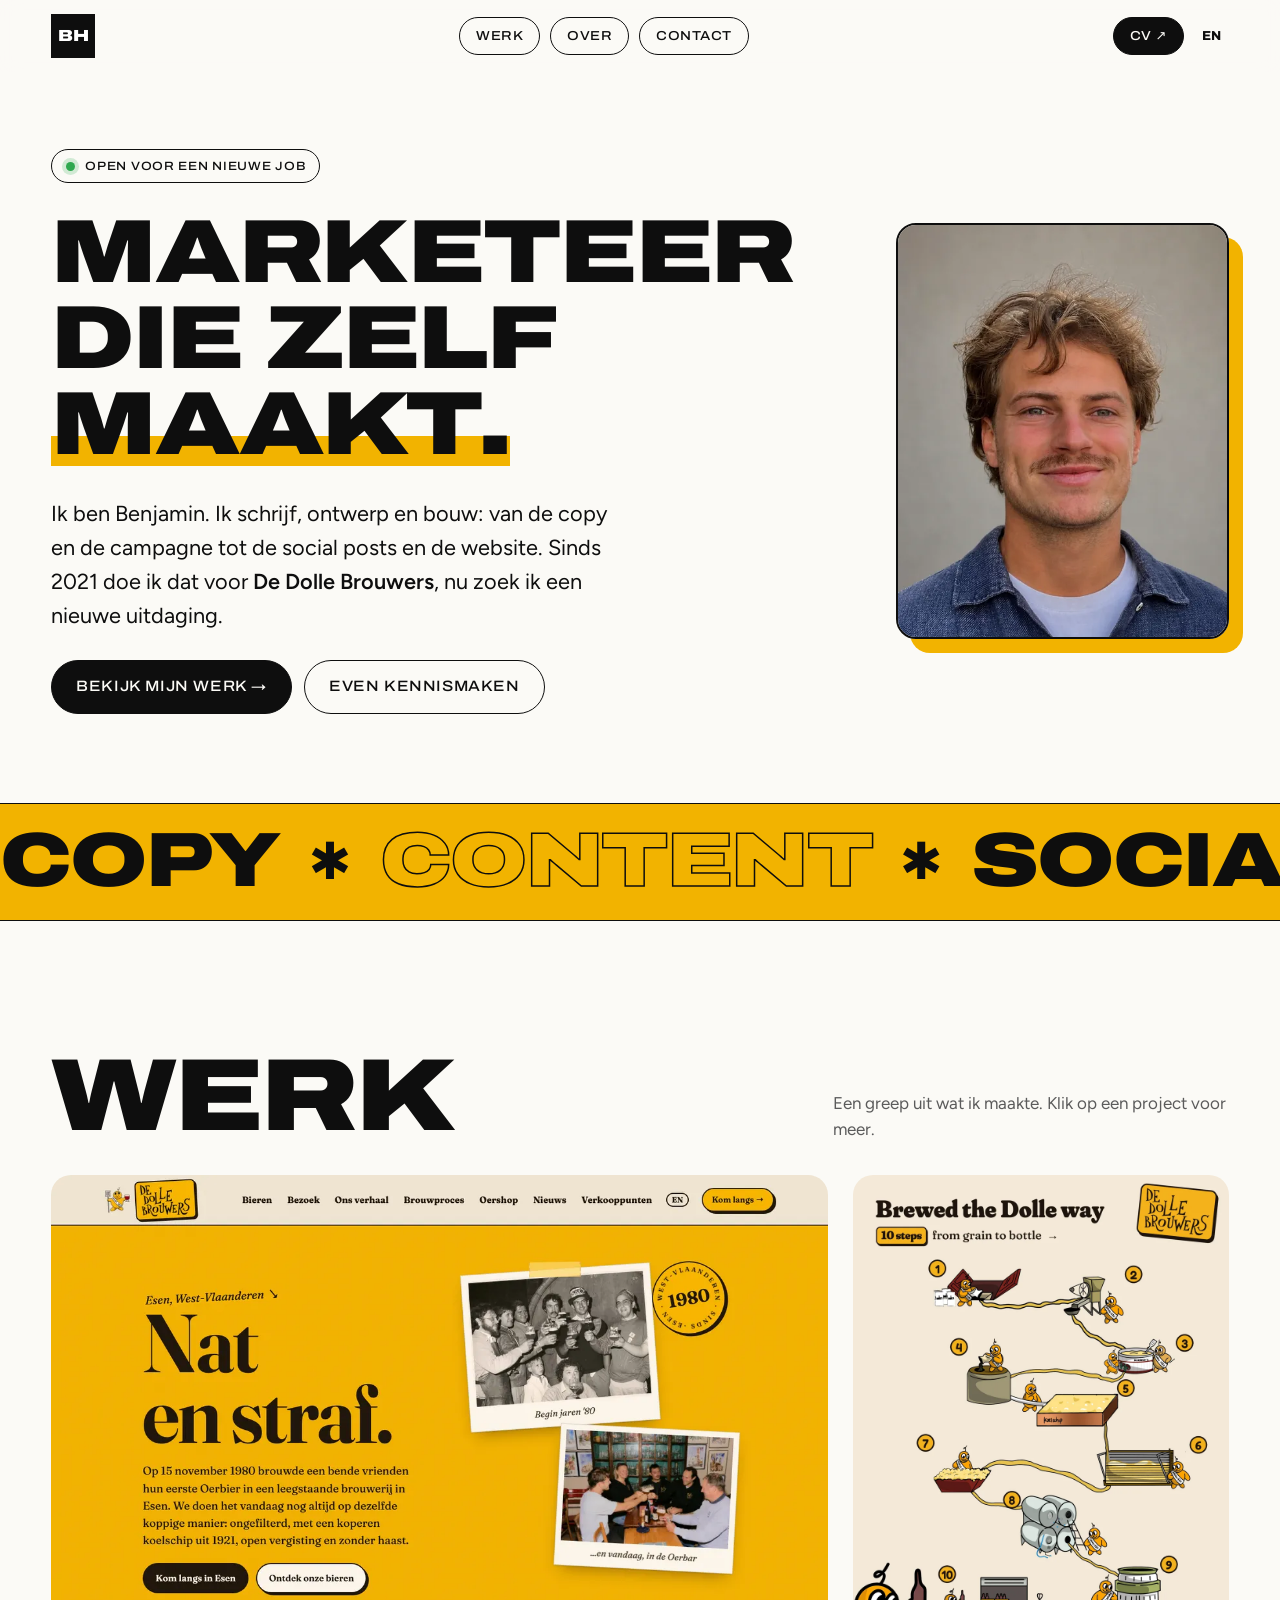
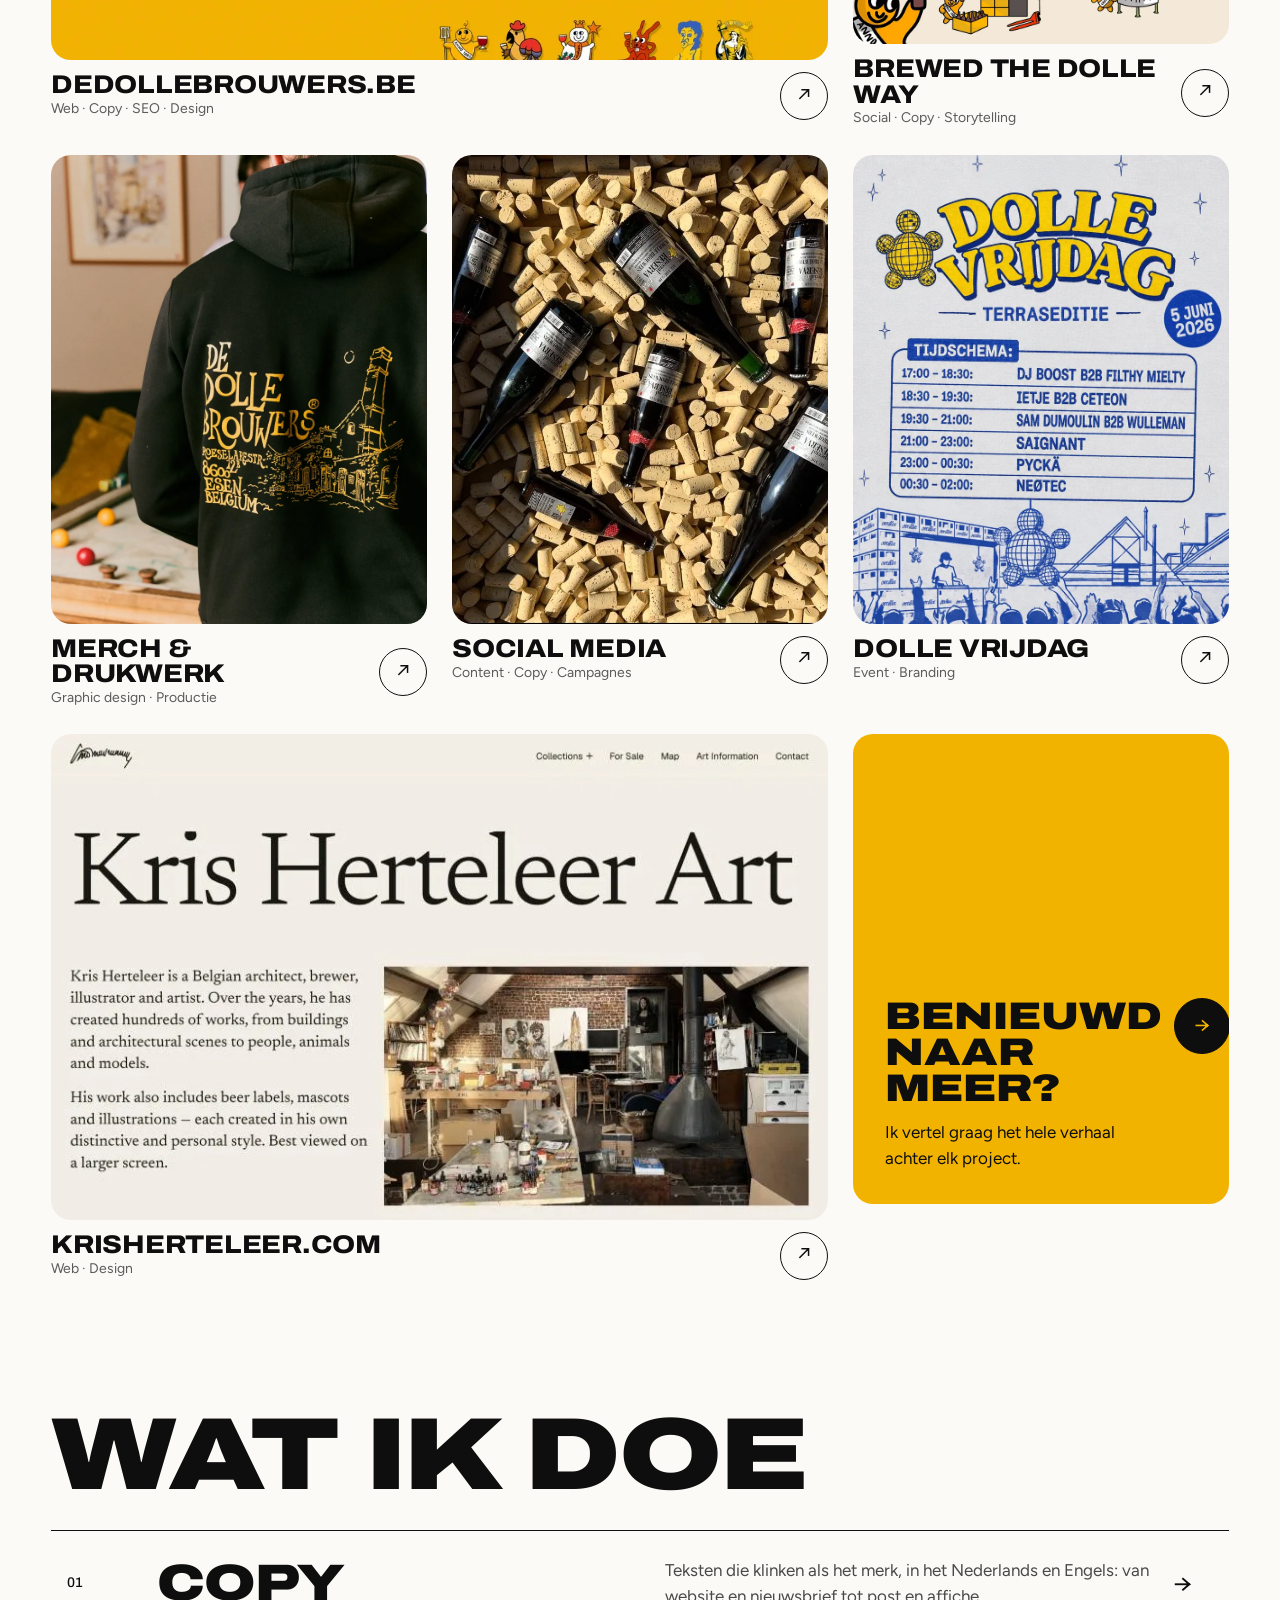
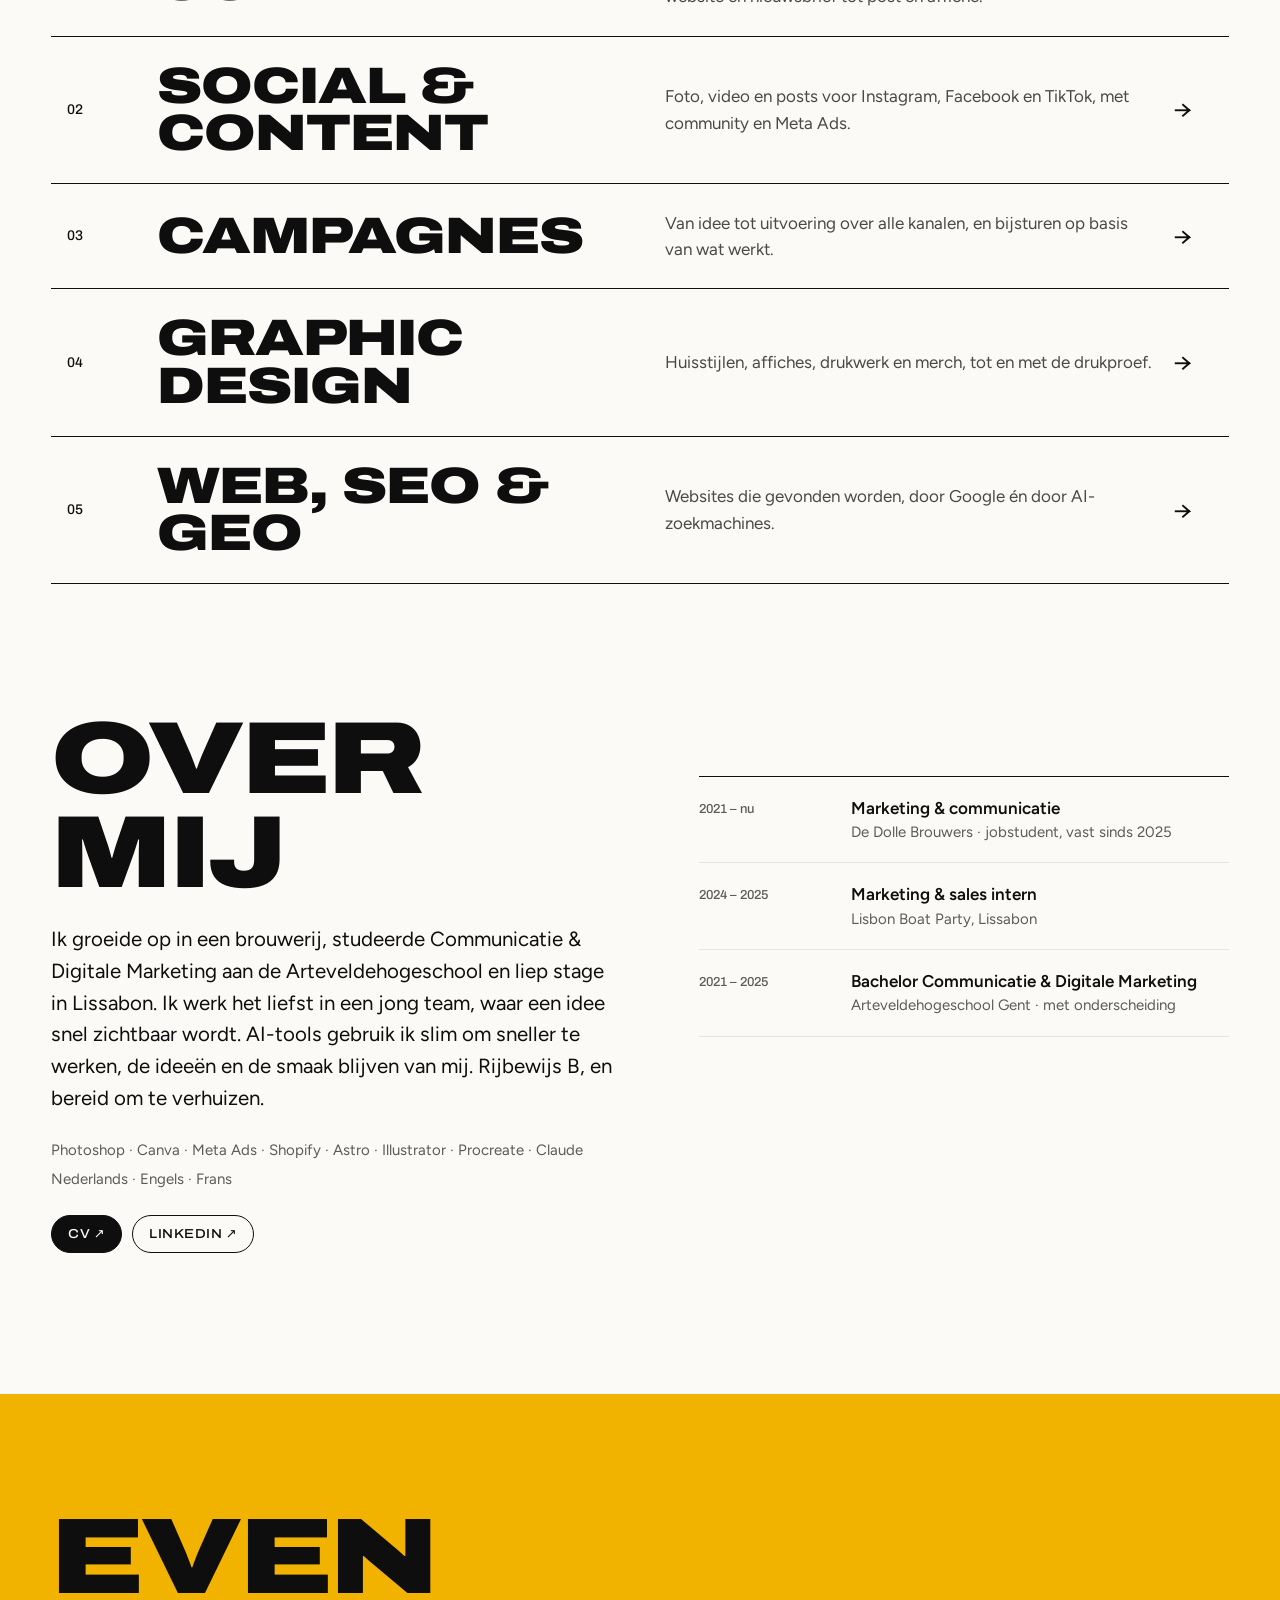
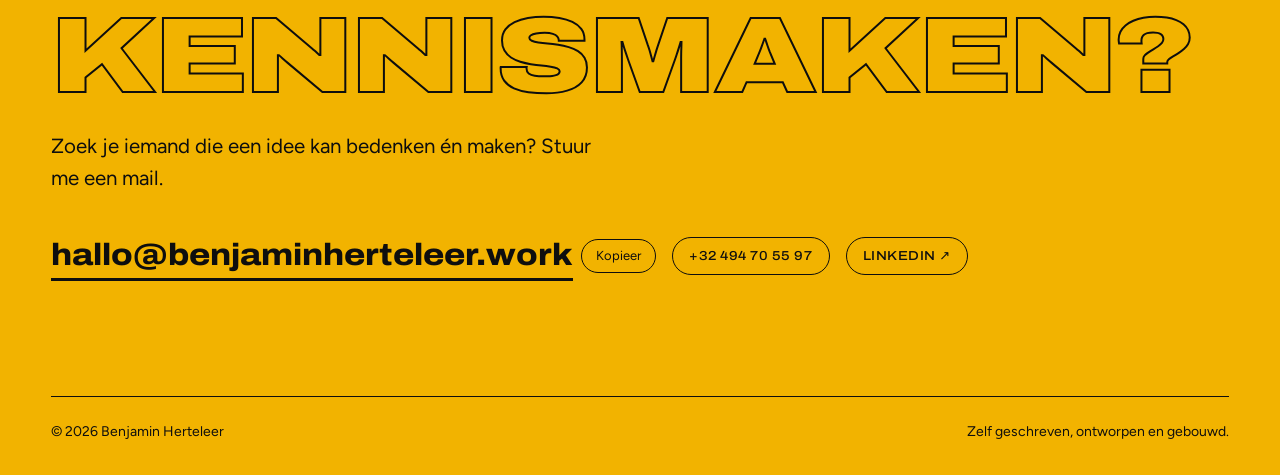
==== commit 17a0758d: "Mobile: contact heading fits, wide project images not cropped; hero button Even kennismaken Co-Autho" ====
--- a/index.html
+++ b/index.html
@@ -137,7 +137,7 @@
 
 /* contact */
 .contact{position:relative;margin-top:clamp(80px,11vw,160px);background:var(--accent);color:var(--ink);padding-top:clamp(64px,9vw,128px)}
-.contact h2{font-size:clamp(34px,10vw,180px);font-stretch:125%;font-weight:900;color:var(--ink)}
+.contact h2{font-size:clamp(28px,8.4vw,170px);font-stretch:125%;font-weight:900;color:var(--ink)}
 .contact h2 span{display:block}
 .contact h2 span:last-child{color:transparent;-webkit-text-stroke:2px var(--ink)}
 .contact>p{margin-top:24px;font-size:clamp(18px,1.6vw,22px);max-width:44ch}
@@ -185,7 +185,8 @@
   .top nav{display:none}
   .grid{grid-template-columns:minmax(0,1fr)}
   .card.wide{grid-column:auto}
-  .card.wide .frame,.card.tall .frame{aspect-ratio:4/3}
+  .card.tall .frame{aspect-ratio:4/3}
+  .card.wide .frame{aspect-ratio:16/10}
   .talk{position:static;margin-bottom:24px}
 }
 @media (prefers-reduced-motion:reduce){
@@ -208,7 +209,7 @@
   <div class="portrait"><img class="" src="img/me.webp" alt="Benjamin Herteleer" width="506" height="1100"></div>
  </div>
  <p class="intro">Ik ben Benjamin. Ik schrijf, ontwerp en bouw: van de copy en de campagne tot de social posts en de website. Sinds 2021 doe ik dat voor <strong>De Dolle Brouwers</strong>, nu zoek ik een nieuwe uitdaging.</p>
- <div class="cta"><a class="pill big dark" href="#werk">Bekijk mijn werk →</a><a class="pill big" href="#contact">Laten we praten</a></div>
+ <div class="cta"><a class="pill big dark" href="#werk">Bekijk mijn werk →</a><a class="pill big" href="#contact">Even kennismaken</a></div>
 </section>
 
 <div class="marquee" aria-hidden="true"><div class="track"><span>Copy</span><i>✱</i><span>Content</span><i>✱</i><span>Social</span><i>✱</i><span>Campagnes</span><i>✱</i><span>Graphic design</span><i>✱</i><span>Web</span><i>✱</i><span>SEO &amp; GEO</span><i>✱</i><span>Copy</span><i>✱</i><span>Content</span><i>✱</i><span>Social</span><i>✱</i><span>Campagnes</span><i>✱</i><span>Graphic design</span><i>✱</i><span>Web</span><i>✱</i><span>SEO &amp; GEO</span><i>✱</i></div></div>
@@ -250,7 +251,7 @@
   <div class="portrait"><img class="" src="img/me.webp" alt="Benjamin Herteleer" width="506" height="1100"></div>
  </div>
  <p class="intro">I'm Benjamin. I write, design and build: from the copy and the campaign to the social posts and the website. Since 2021 I've done that for <strong>De Dolle Brouwers</strong>, now I'm looking for a new challenge.</p>
- <div class="cta"><a class="pill big dark" href="#werk-en">See my work →</a><a class="pill big" href="#contact-en">Let's talk</a></div>
+ <div class="cta"><a class="pill big dark" href="#werk-en">See my work →</a><a class="pill big" href="#contact-en">Get in touch</a></div>
 </section>
 
 <div class="marquee" aria-hidden="true"><div class="track"><span>Copy</span><i>✱</i><span>Content</span><i>✱</i><span>Social</span><i>✱</i><span>Campaigns</span><i>✱</i><span>Graphic design</span><i>✱</i><span>Web</span><i>✱</i><span>SEO &amp; GEO</span><i>✱</i><span>Copy</span><i>✱</i><span>Content</span><i>✱</i><span>Social</span><i>✱</i><span>Campaigns</span><i>✱</i><span>Graphic design</span><i>✱</i><span>Web</span><i>✱</i><span>SEO &amp; GEO</span><i>✱</i></div></div>
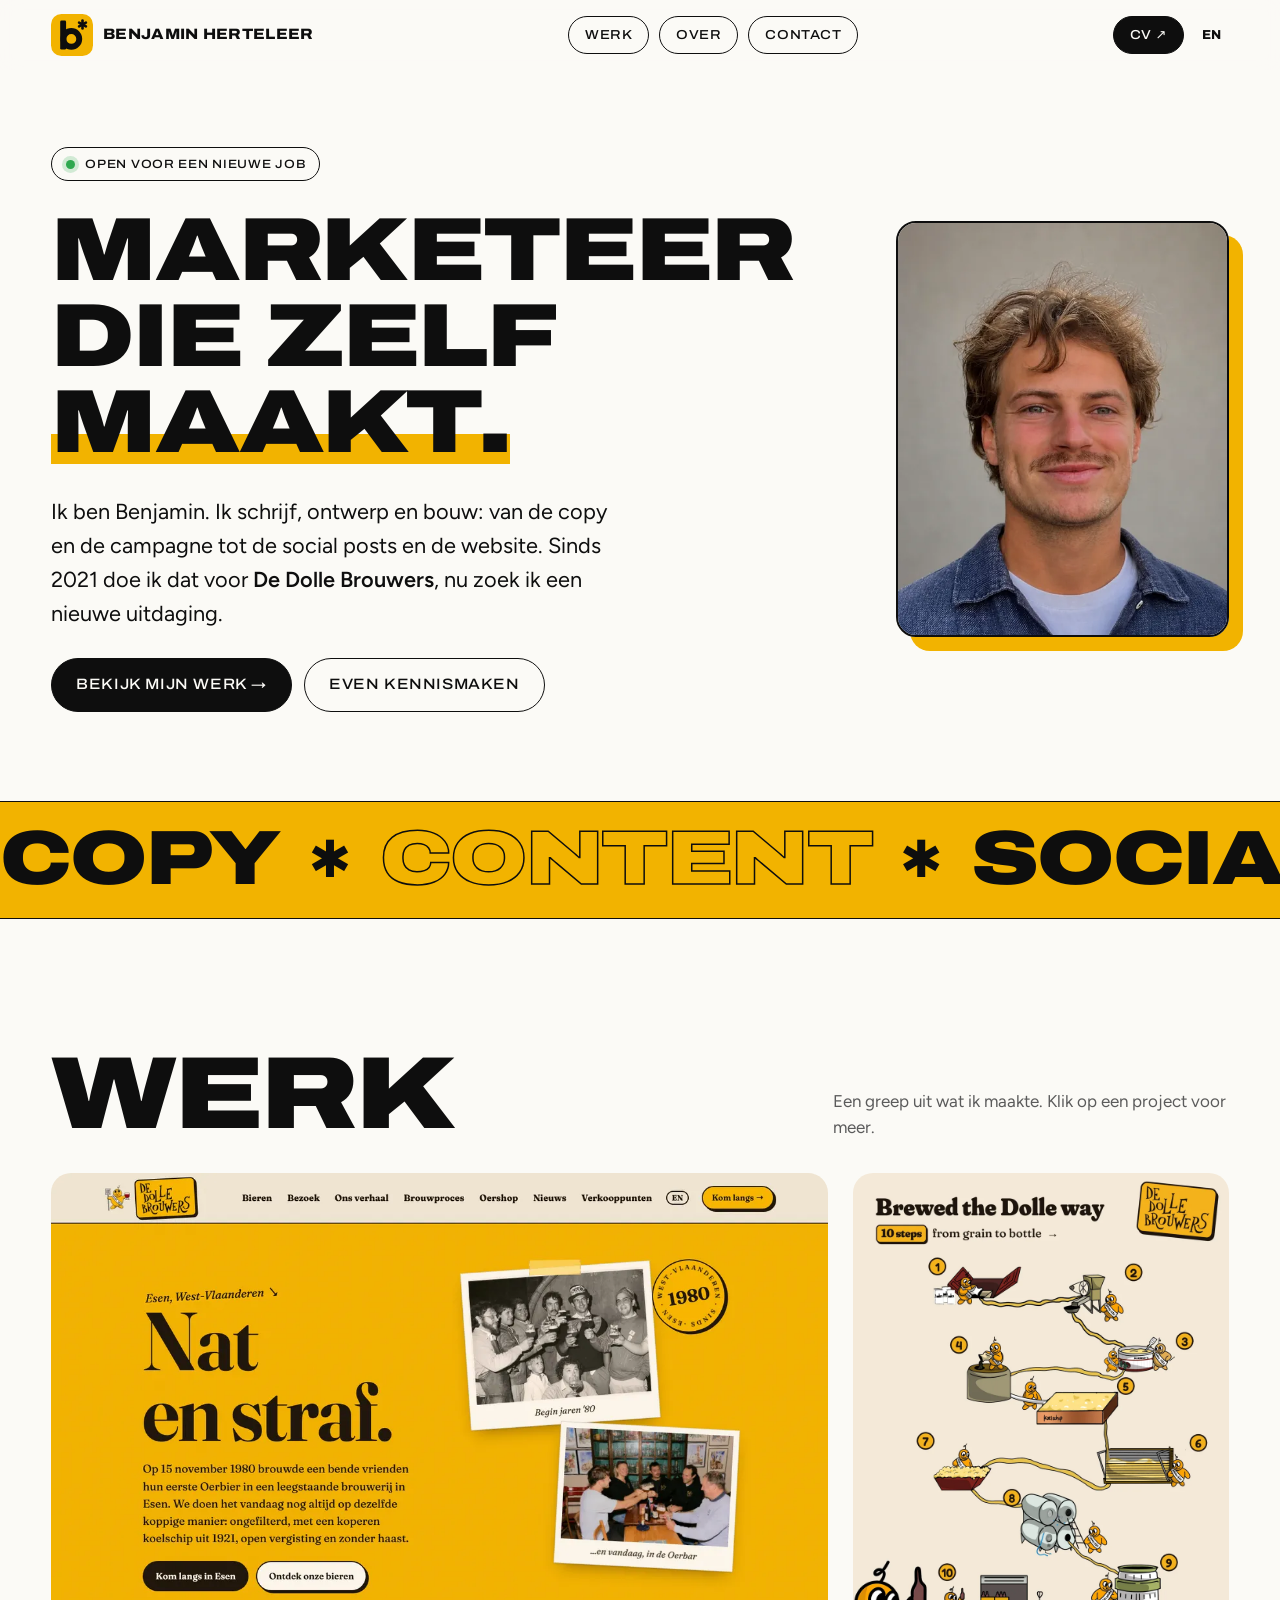
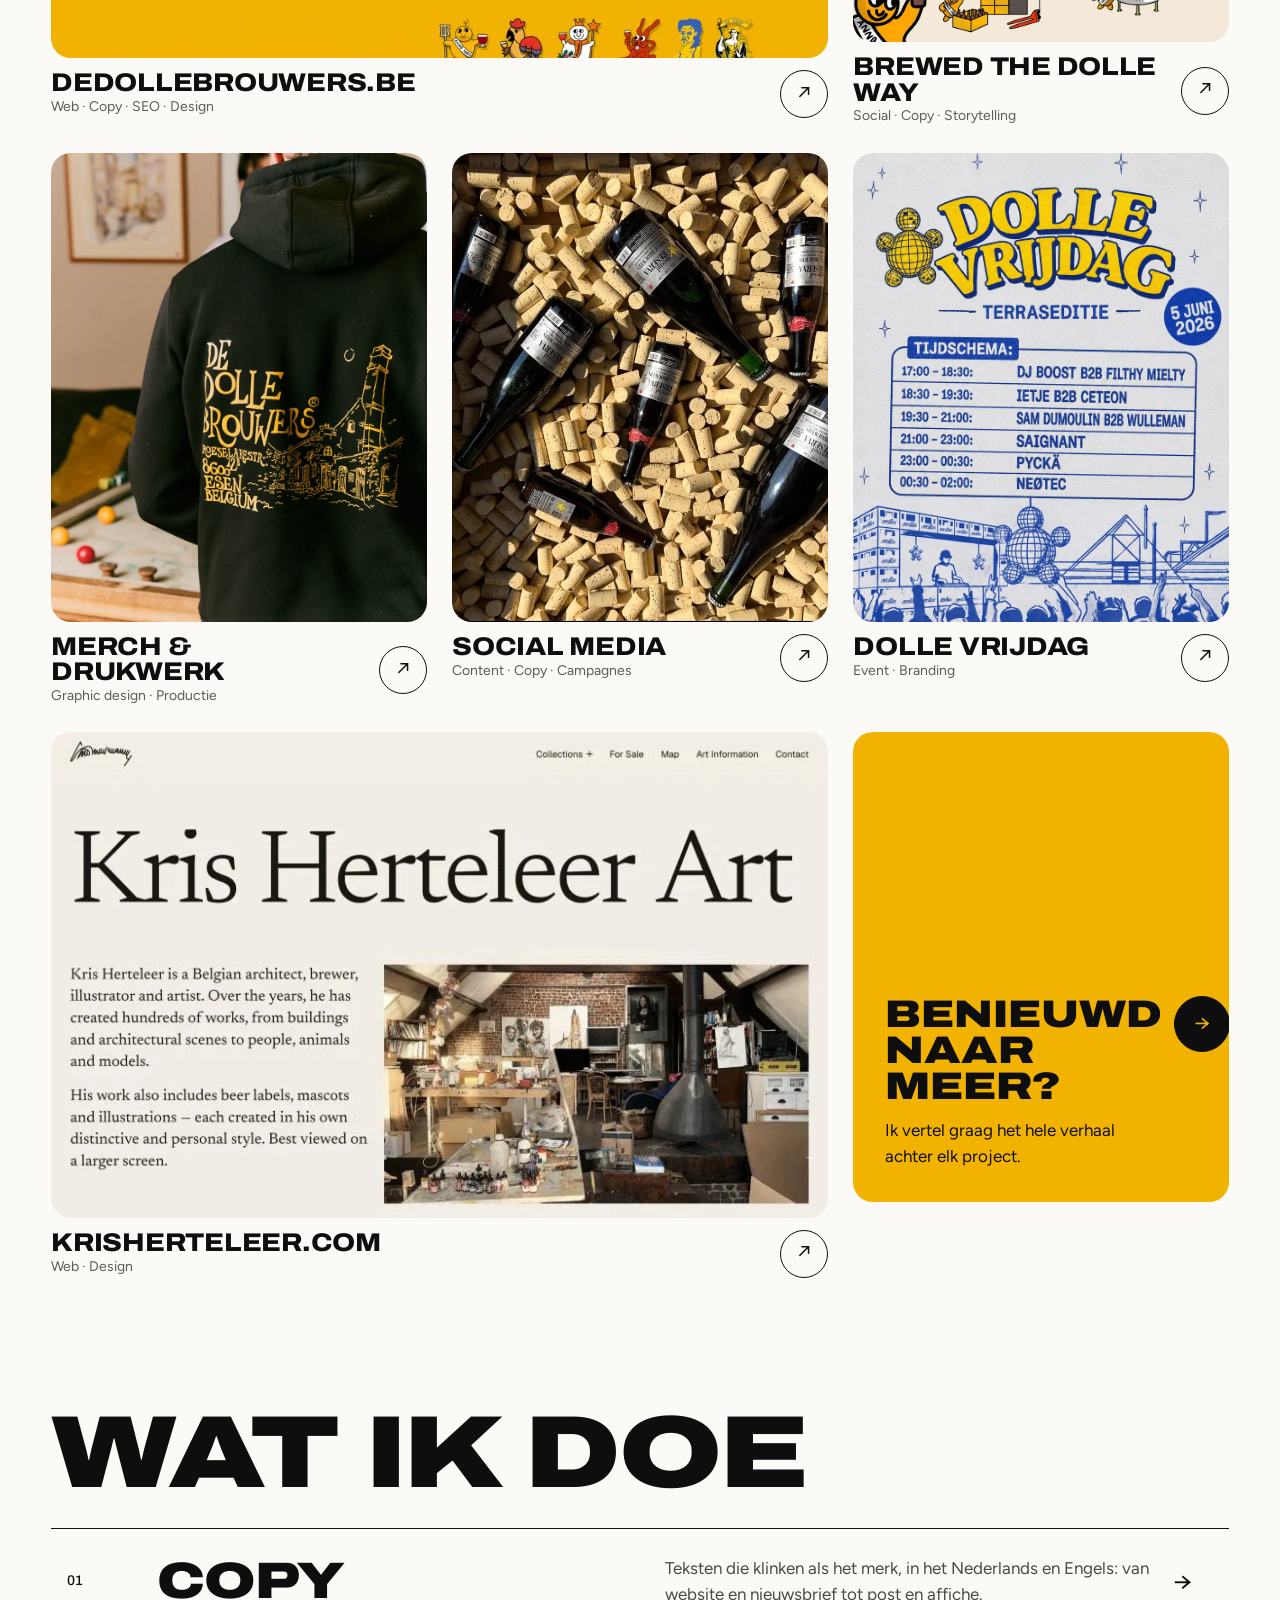
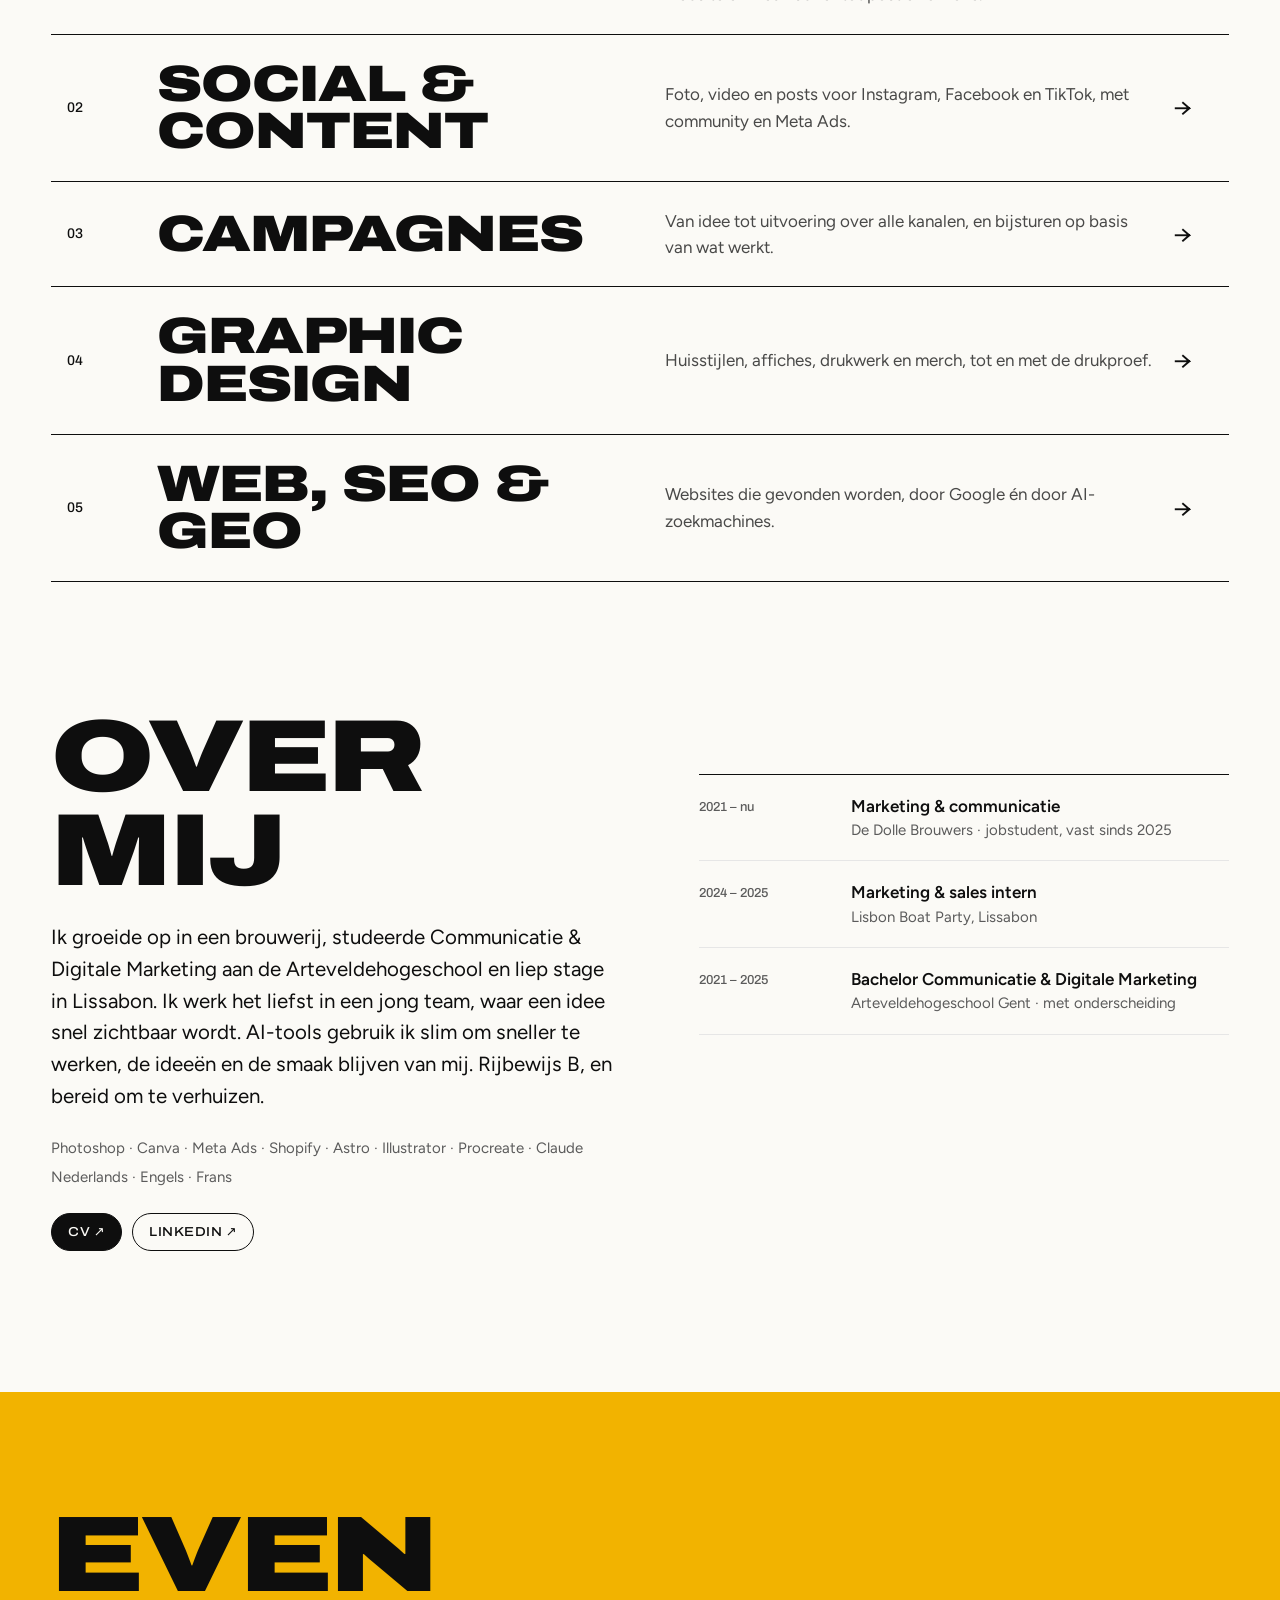
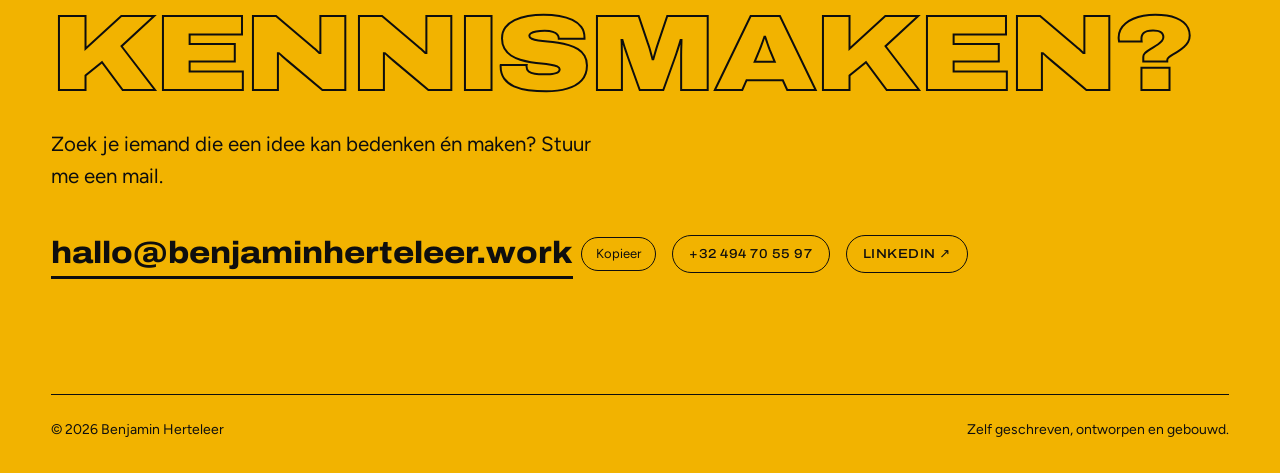
==== commit 2fe65e51: "Own logo (b with spark) in header and as favicon Co-Authored-By: Claude Opus 5.5 <noreply@anthropic." ====
--- a/index.html
+++ b/index.html
@@ -7,6 +7,9 @@
 <meta name="description" content="Portfolio van Benjamin Herteleer: copy, social media, campagnes, graphic design, web en SEO. Marketeer die zelf maakt.">
 <meta property="og:title" content="Benjamin Herteleer · marketeer die zelf maakt">
 <meta property="og:description" content="Copy, social media, campagnes, graphic design en web: van de affiche tot de website.">
+<link rel="icon" href="logo.svg" type="image/svg+xml">
+<link rel="icon" href="favicon-32.png" sizes="32x32" type="image/png">
+<link rel="apple-touch-icon" href="apple-touch-icon.png">
 <meta property="og:image" content="https://benjaminherteleer.work/img/web-ddb-home.webp">
 <link rel="preconnect" href="https://fonts.googleapis.com"><link rel="preconnect" href="https://fonts.gstatic.com" crossorigin>
 <link rel="stylesheet" href="https://fonts.googleapis.com/css2?family=Archivo:wdth,wght@112,500;112,800;125,900&family=Figtree:wght@400;500;600&display=swap">
@@ -40,7 +43,10 @@
 
 /* header */
 .top{position:sticky;top:0;z-index:20;display:flex;align-items:center;gap:16px;padding:14px clamp(16px,4vw,56px);background:rgba(251,250,246,.86);backdrop-filter:blur(10px);-webkit-backdrop-filter:blur(10px)}
-.logo{display:grid;place-items:center;width:44px;height:44px;background:var(--ink);color:#fff;font-family:var(--f-display);font-weight:900;font-stretch:125%;font-size:16px;text-decoration:none;letter-spacing:-.02em}
+.logo{display:inline-flex;align-items:center;gap:10px;text-decoration:none;font-family:var(--f-display);font-weight:800;font-stretch:112%;font-size:15px;text-transform:uppercase;letter-spacing:.02em}
+.logo svg{width:42px;height:42px;display:block;transition:transform .4s}
+.logo:hover svg{transform:rotate(-8deg)}
+@media (max-width:620px){.logo span{display:none}}
 .top nav{display:flex;gap:10px;margin-inline:auto}
 .right{display:flex;gap:10px;align-items:center}
 .langbtn{border:0;background:none;font-family:var(--f-display);font-weight:800;font-size:13px;cursor:pointer;padding:8px}
@@ -199,7 +205,7 @@
 </head>
 <body>
 <div class="lang" id="lang-nl" lang="nl">
-<header class="top"><a class="logo" href="#top" aria-label="Benjamin Herteleer">BH</a><nav aria-label="Menu"><a class="pill" href="#werk">Werk</a><a class="pill" href="#over">Over</a><a class="pill" href="#contact">Contact</a></nav>
+<header class="top"><a class="logo" href="#top" aria-label="Benjamin Herteleer"><svg viewBox="0 0 64 64" aria-hidden="true">  <rect width="64" height="64" rx="16" fill="#F2B300"/>  <rect x="14" y="10" width="9" height="44" rx="2" fill="#0E0E0E"/>  <circle cx="31" cy="38" r="12" fill="none" stroke="#0E0E0E" stroke-width="9"/>  <g stroke="#0E0E0E" stroke-width="4" stroke-linecap="round" transform="translate(48 16)">    <line x1="0" y1="-6" x2="0" y2="6"/><line x1="-5.2" y1="-3" x2="5.2" y2="3"/><line x1="-5.2" y1="3" x2="5.2" y2="-3"/>  </g></svg><span>Benjamin Herteleer</span></a><nav aria-label="Menu"><a class="pill" href="#werk">Werk</a><a class="pill" href="#over">Over</a><a class="pill" href="#contact">Contact</a></nav>
 <div class="right"><a class="pill dark" href="cv-benjamin-herteleer.pdf" target="_blank" rel="noopener">Cv ↗</a><button class="langbtn" type="button" data-set="en">EN</button></div></header>
 
 <section class="hero" id="top">
@@ -241,7 +247,7 @@
 </section>
 </div>
 <div class="lang" id="lang-en" lang="en" hidden>
-<header class="top"><a class="logo" href="#top-en" aria-label="Benjamin Herteleer">BH</a><nav aria-label="Menu"><a class="pill" href="#werk-en">Work</a><a class="pill" href="#over-en">About</a><a class="pill" href="#contact-en">Contact</a></nav>
+<header class="top"><a class="logo" href="#top-en" aria-label="Benjamin Herteleer"><svg viewBox="0 0 64 64" aria-hidden="true">  <rect width="64" height="64" rx="16" fill="#F2B300"/>  <rect x="14" y="10" width="9" height="44" rx="2" fill="#0E0E0E"/>  <circle cx="31" cy="38" r="12" fill="none" stroke="#0E0E0E" stroke-width="9"/>  <g stroke="#0E0E0E" stroke-width="4" stroke-linecap="round" transform="translate(48 16)">    <line x1="0" y1="-6" x2="0" y2="6"/><line x1="-5.2" y1="-3" x2="5.2" y2="3"/><line x1="-5.2" y1="3" x2="5.2" y2="-3"/>  </g></svg><span>Benjamin Herteleer</span></a><nav aria-label="Menu"><a class="pill" href="#werk-en">Work</a><a class="pill" href="#over-en">About</a><a class="pill" href="#contact-en">Contact</a></nav>
 <div class="right"><a class="pill dark" href="cv-benjamin-herteleer-en.pdf" target="_blank" rel="noopener">CV ↗</a><button class="langbtn" type="button" data-set="nl">NL</button></div></header>
 
 <section class="hero" id="top-en">
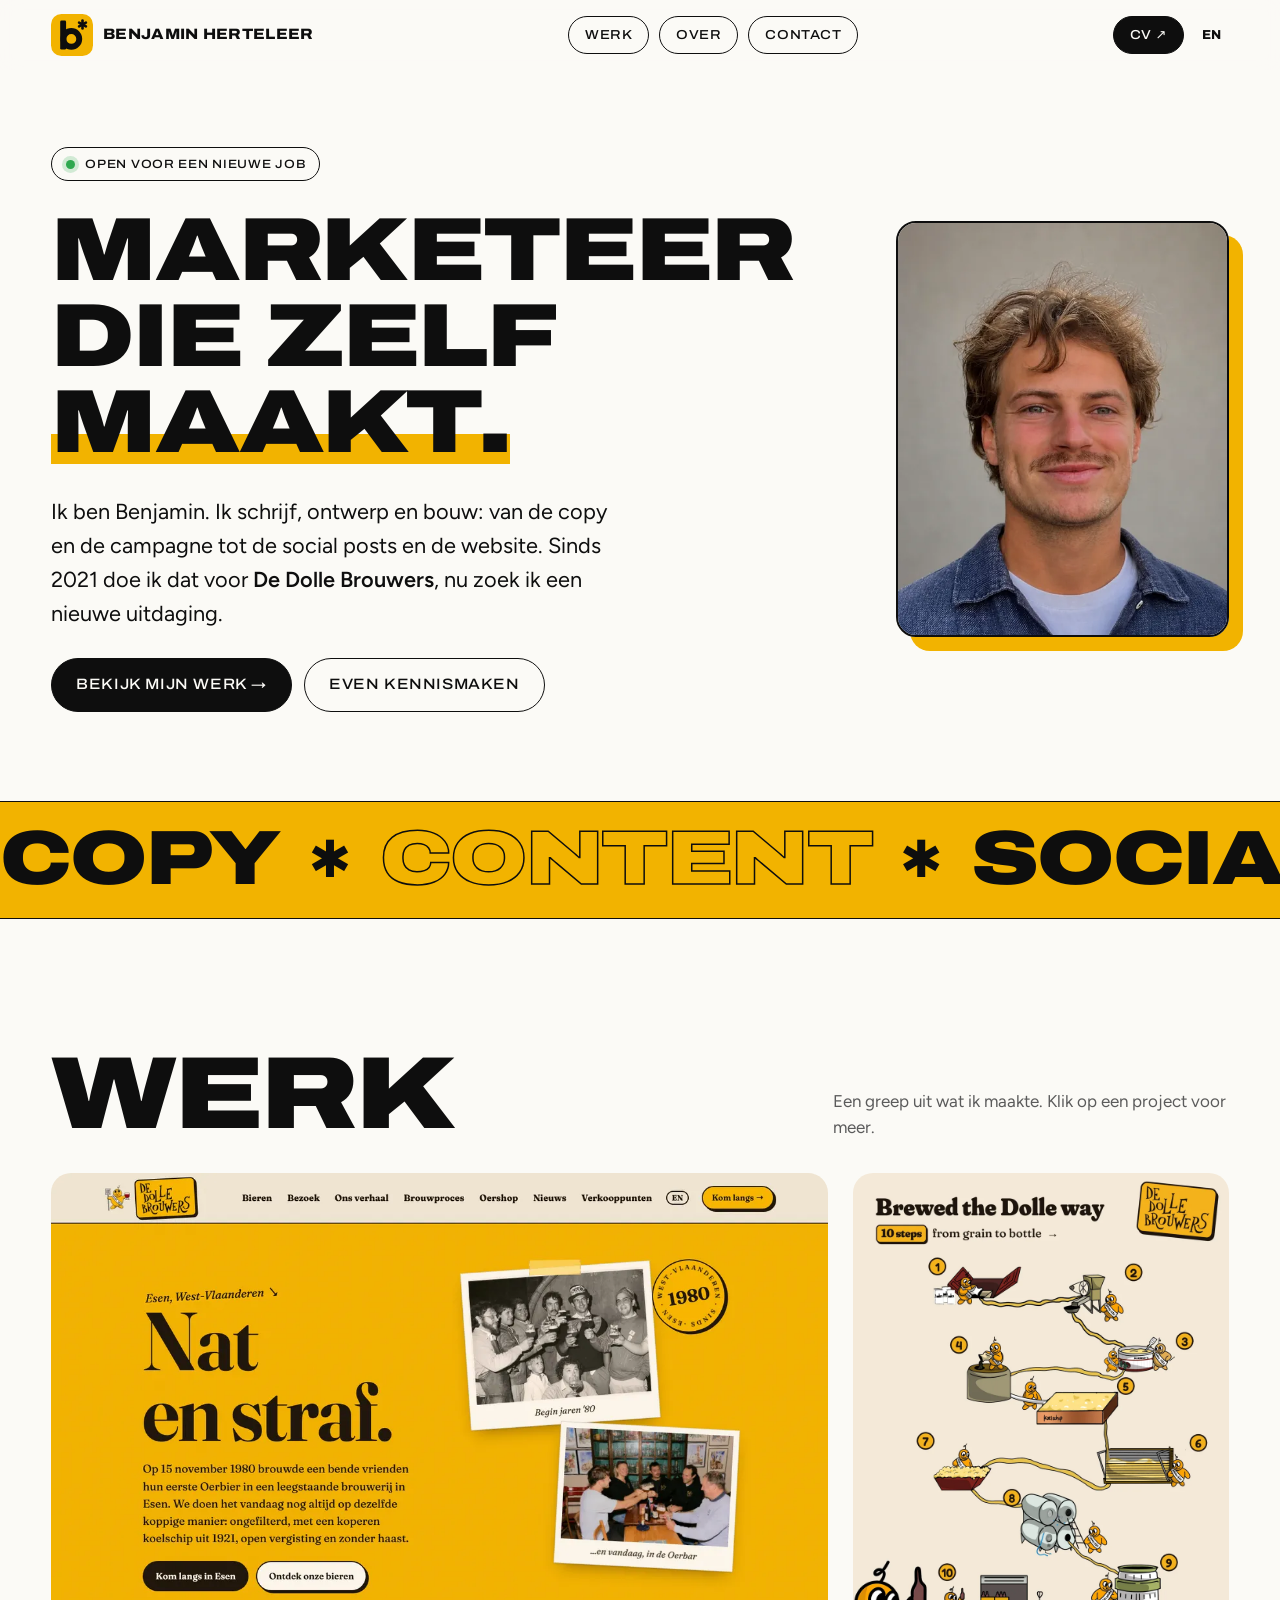
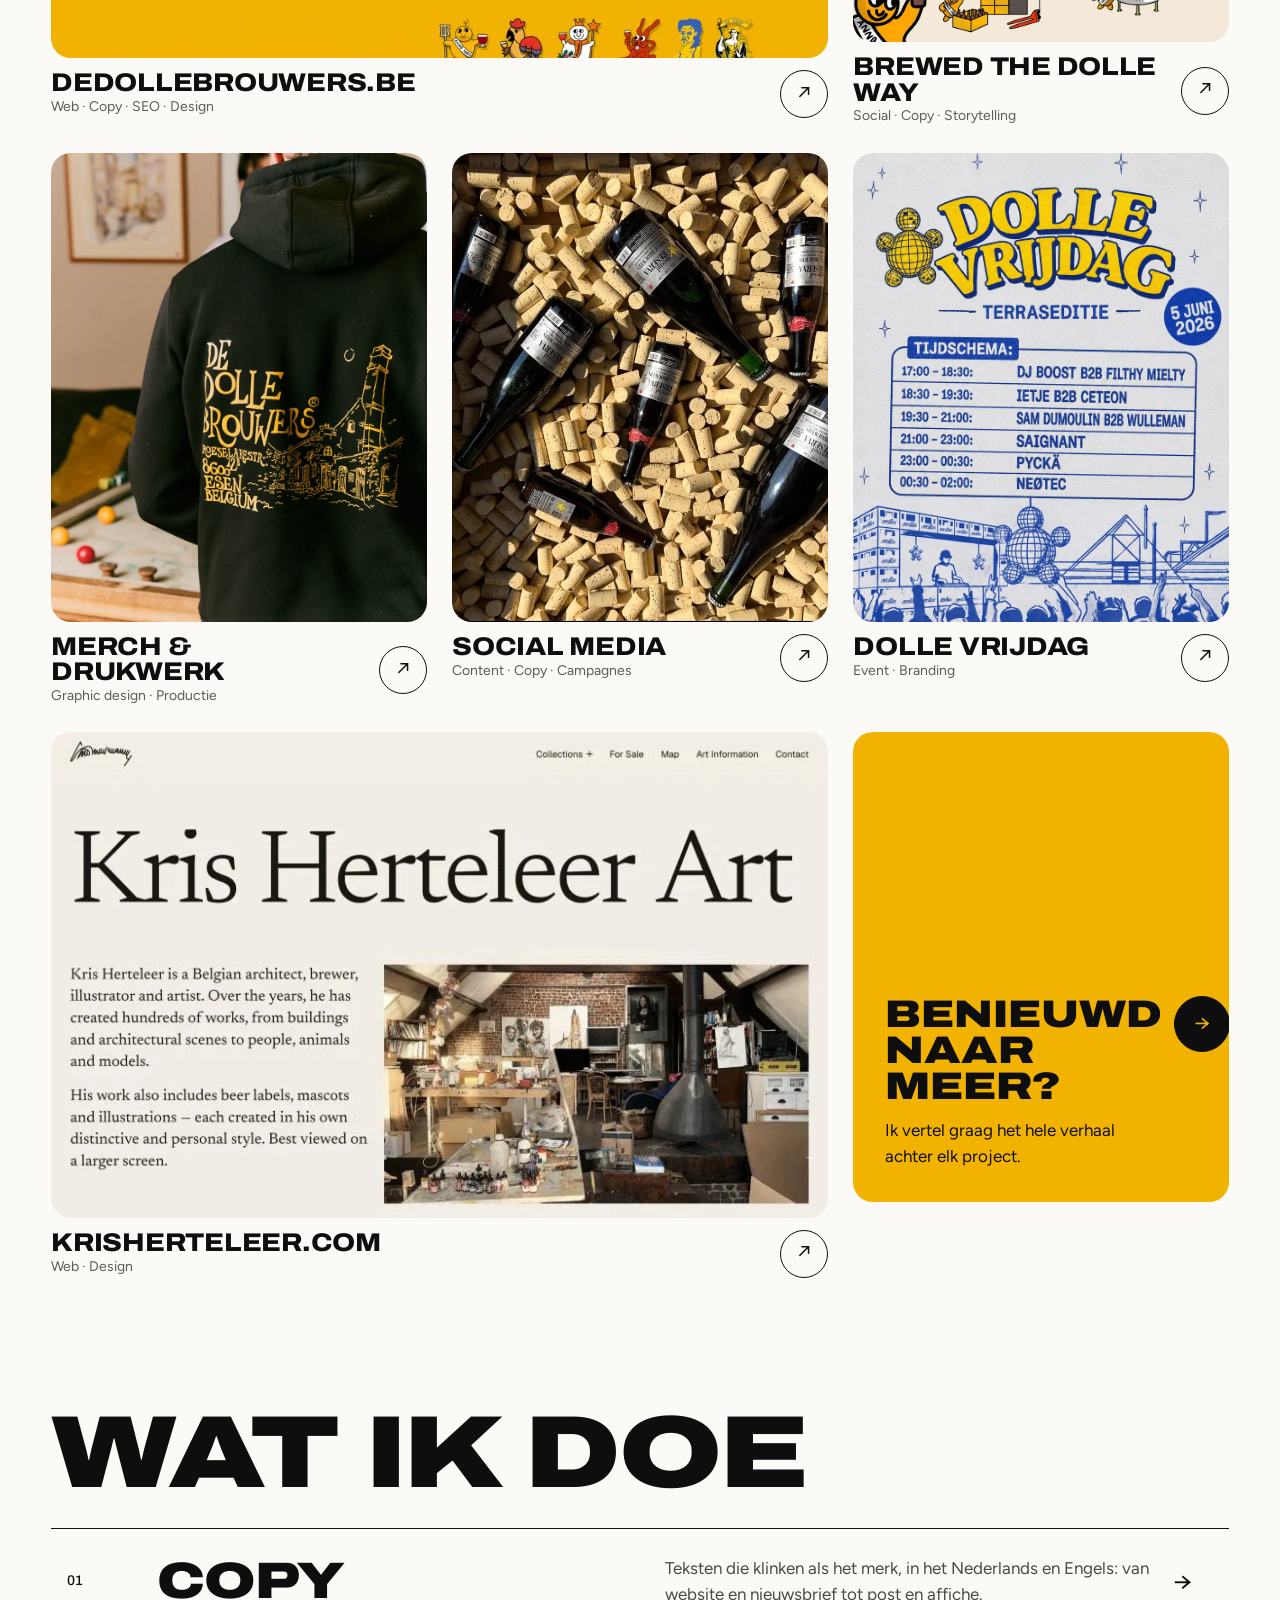
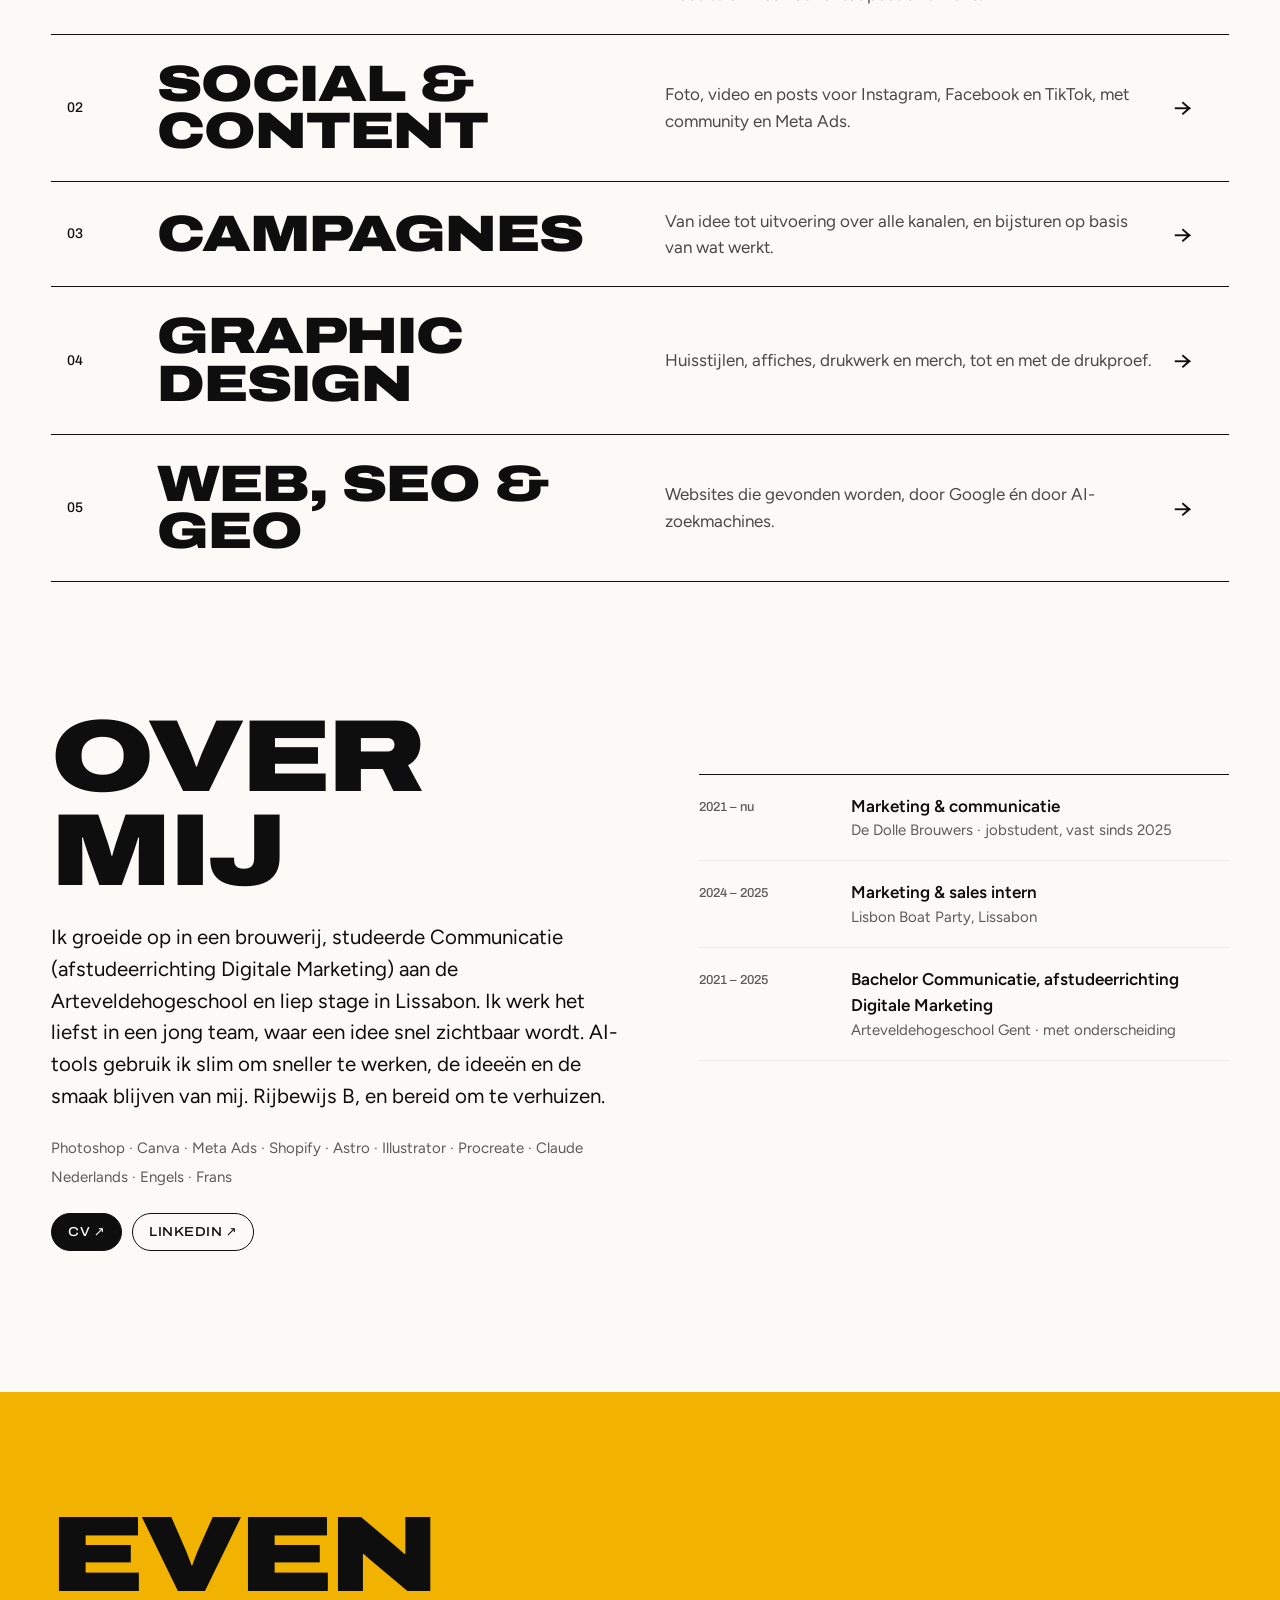
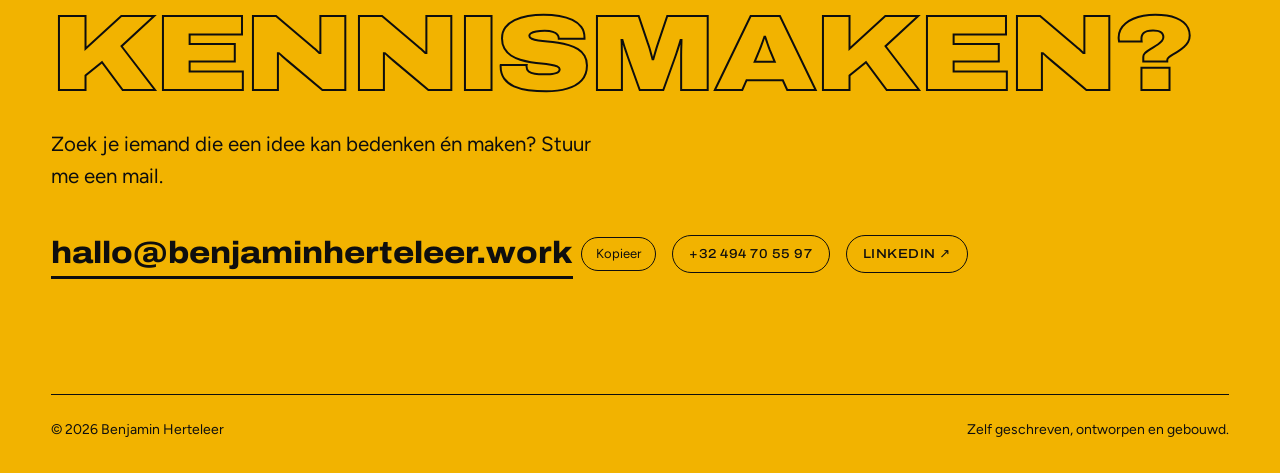
==== commit b12f7c03: "Education: Bachelor Communicatie, afstudeerrichting Digitale Marketing Co-Authored-By: Claude Opus 5" ====
--- a/index.html
+++ b/index.html
@@ -232,10 +232,10 @@
 
 
 <section class="about" id="over">
- <div class="reveal"><h2>Over mij</h2><p class="lead">Ik groeide op in een brouwerij, studeerde Communicatie &amp; Digitale Marketing aan de Arteveldehogeschool en liep stage in Lissabon. Ik werk het liefst in een jong team, waar een idee snel zichtbaar wordt. AI-tools gebruik ik slim om sneller te werken, de ideeën en de smaak blijven van mij. Rijbewijs B, en bereid om te verhuizen.</p>
+ <div class="reveal"><h2>Over mij</h2><p class="lead">Ik groeide op in een brouwerij, studeerde Communicatie (afstudeerrichting Digitale Marketing) aan de Arteveldehogeschool en liep stage in Lissabon. Ik werk het liefst in een jong team, waar een idee snel zichtbaar wordt. AI-tools gebruik ik slim om sneller te werken, de ideeën en de smaak blijven van mij. Rijbewijs B, en bereid om te verhuizen.</p>
  <div class="facts"><p>Photoshop · Canva · Meta Ads · Shopify · Astro · Illustrator · Procreate · Claude</p><p>Nederlands · Engels · Frans</p></div>
  <div class="cta"><a class="pill dark" href="cv-benjamin-herteleer.pdf" target="_blank" rel="noopener">Cv ↗</a><a class="pill" href="https://www.linkedin.com/in/benjamin-herteleer-6a9912219" target="_blank" rel="noopener">LinkedIn ↗</a></div></div>
- <ul class="tl reveal"><li><span>2021 – nu</span><b>Marketing &amp; communicatie</b><em>De Dolle Brouwers · jobstudent, vast sinds 2025</em></li><li><span>2024 – 2025</span><b>Marketing &amp; sales intern</b><em>Lisbon Boat Party, Lissabon</em></li><li><span>2021 – 2025</span><b>Bachelor Communicatie &amp; Digitale Marketing</b><em>Arteveldehogeschool Gent · met onderscheiding</em></li></ul>
+ <ul class="tl reveal"><li><span>2021 – nu</span><b>Marketing &amp; communicatie</b><em>De Dolle Brouwers · jobstudent, vast sinds 2025</em></li><li><span>2024 – 2025</span><b>Marketing &amp; sales intern</b><em>Lisbon Boat Party, Lissabon</em></li><li><span>2021 – 2025</span><b>Bachelor Communicatie, afstudeerrichting Digitale Marketing</b><em>Arteveldehogeschool Gent · met onderscheiding</em></li></ul>
 </section>
 
 <section class="contact" id="contact">
@@ -274,10 +274,10 @@
 
 
 <section class="about" id="over-en">
- <div class="reveal"><h2>About me</h2><p class="lead">I grew up in a brewery, studied Communication &amp; Digital Marketing at Arteveldehogeschool and did an internship in Lisbon. I work best in a young team, where an idea quickly becomes visible. I use AI tools smartly to work faster, while the ideas and the taste stay mine. Driving licence, open to relocating.</p>
+ <div class="reveal"><h2>About me</h2><p class="lead">I grew up in a brewery, studied Communication (major in Digital Marketing) at Arteveldehogeschool and did an internship in Lisbon. I work best in a young team, where an idea quickly becomes visible. I use AI tools smartly to work faster, while the ideas and the taste stay mine. Driving licence, open to relocating.</p>
  <div class="facts"><p>Photoshop · Canva · Meta Ads · Shopify · Astro · Illustrator · Procreate · Claude</p><p>Dutch · English · French</p></div>
  <div class="cta"><a class="pill dark" href="cv-benjamin-herteleer-en.pdf" target="_blank" rel="noopener">CV ↗</a><a class="pill" href="https://www.linkedin.com/in/benjamin-herteleer-6a9912219" target="_blank" rel="noopener">LinkedIn ↗</a></div></div>
- <ul class="tl reveal"><li><span>2021 – present</span><b>Marketing &amp; communications</b><em>De Dolle Brouwers · student job, permanent since 2025</em></li><li><span>2024 – 2025</span><b>Marketing &amp; sales intern</b><em>Lisbon Boat Party, Lisbon</em></li><li><span>2021 – 2025</span><b>Bachelor in Communication &amp; Digital Marketing</b><em>Arteveldehogeschool Ghent · with distinction</em></li></ul>
+ <ul class="tl reveal"><li><span>2021 – present</span><b>Marketing &amp; communications</b><em>De Dolle Brouwers · student job, permanent since 2025</em></li><li><span>2024 – 2025</span><b>Marketing &amp; sales intern</b><em>Lisbon Boat Party, Lisbon</em></li><li><span>2021 – 2025</span><b>Bachelor in Communication, major in Digital Marketing</b><em>Arteveldehogeschool Ghent · with distinction</em></li></ul>
 </section>
 
 <section class="contact" id="contact-en">
